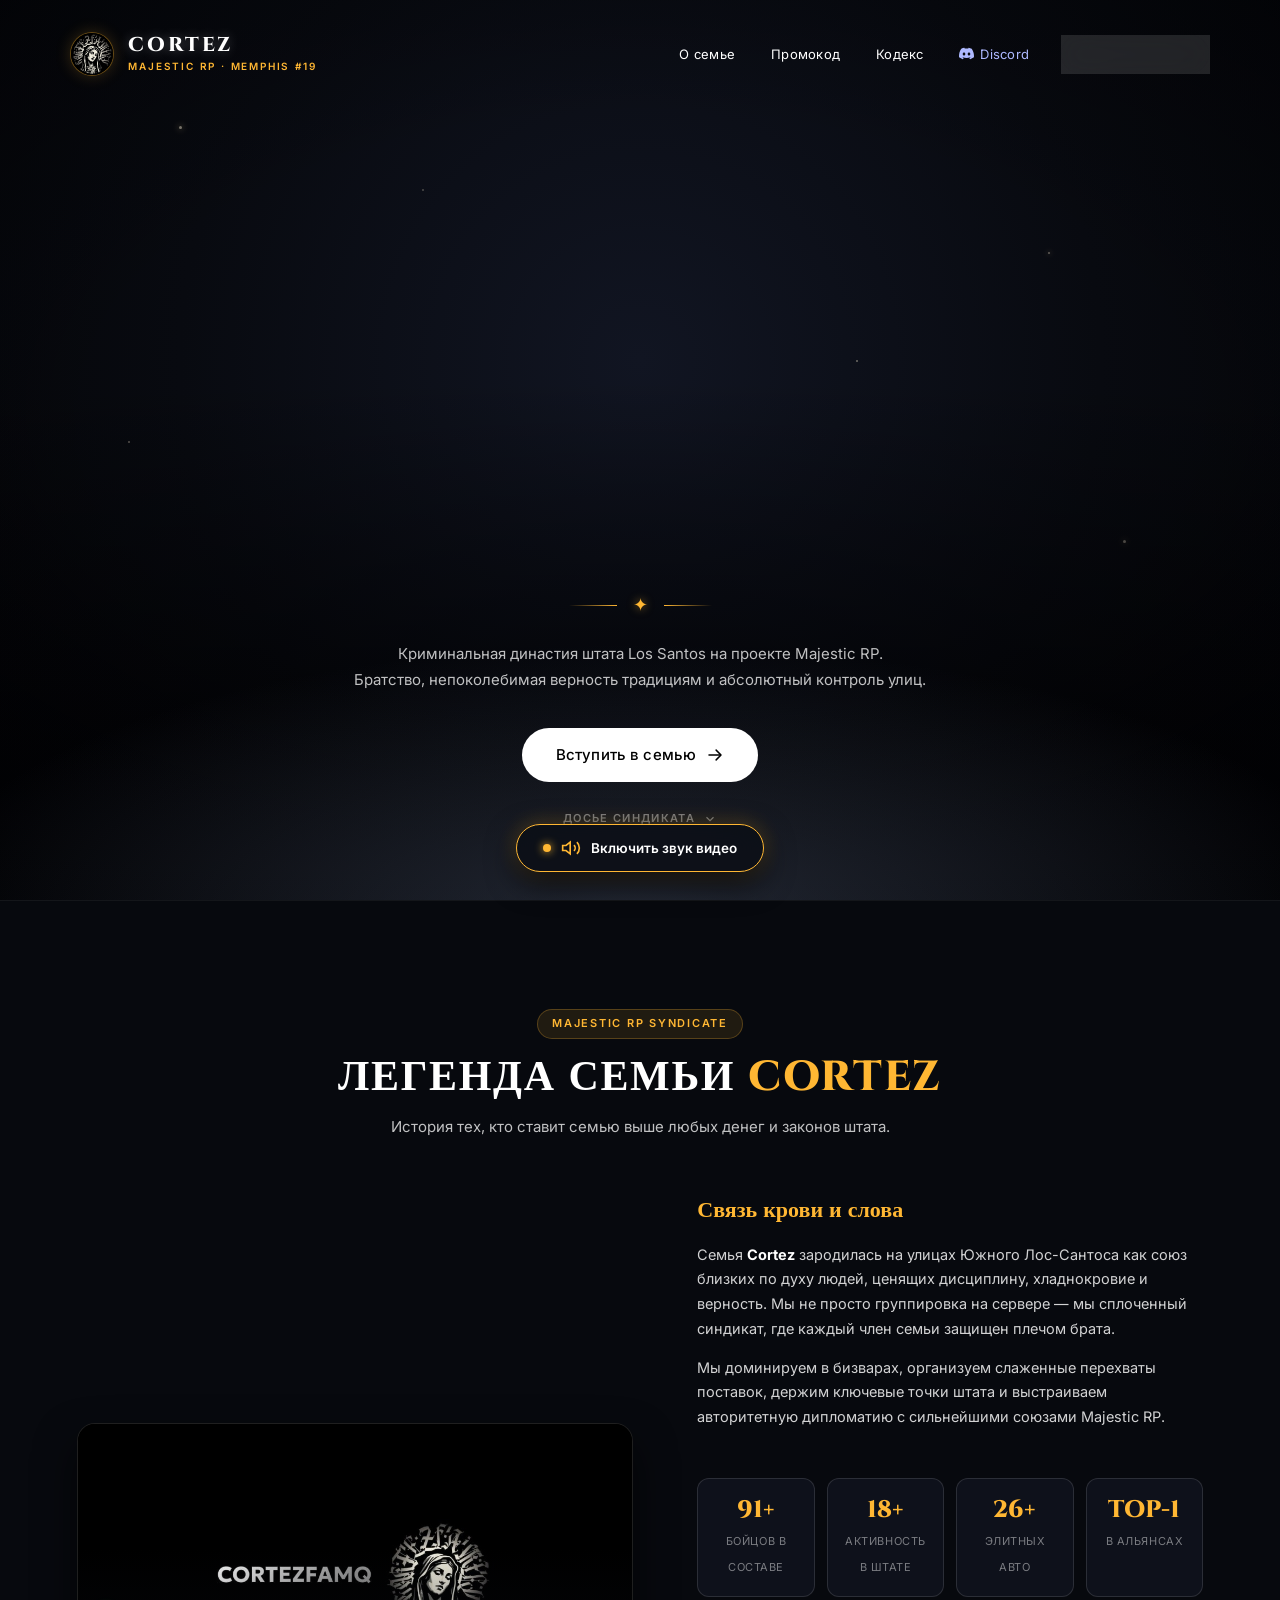
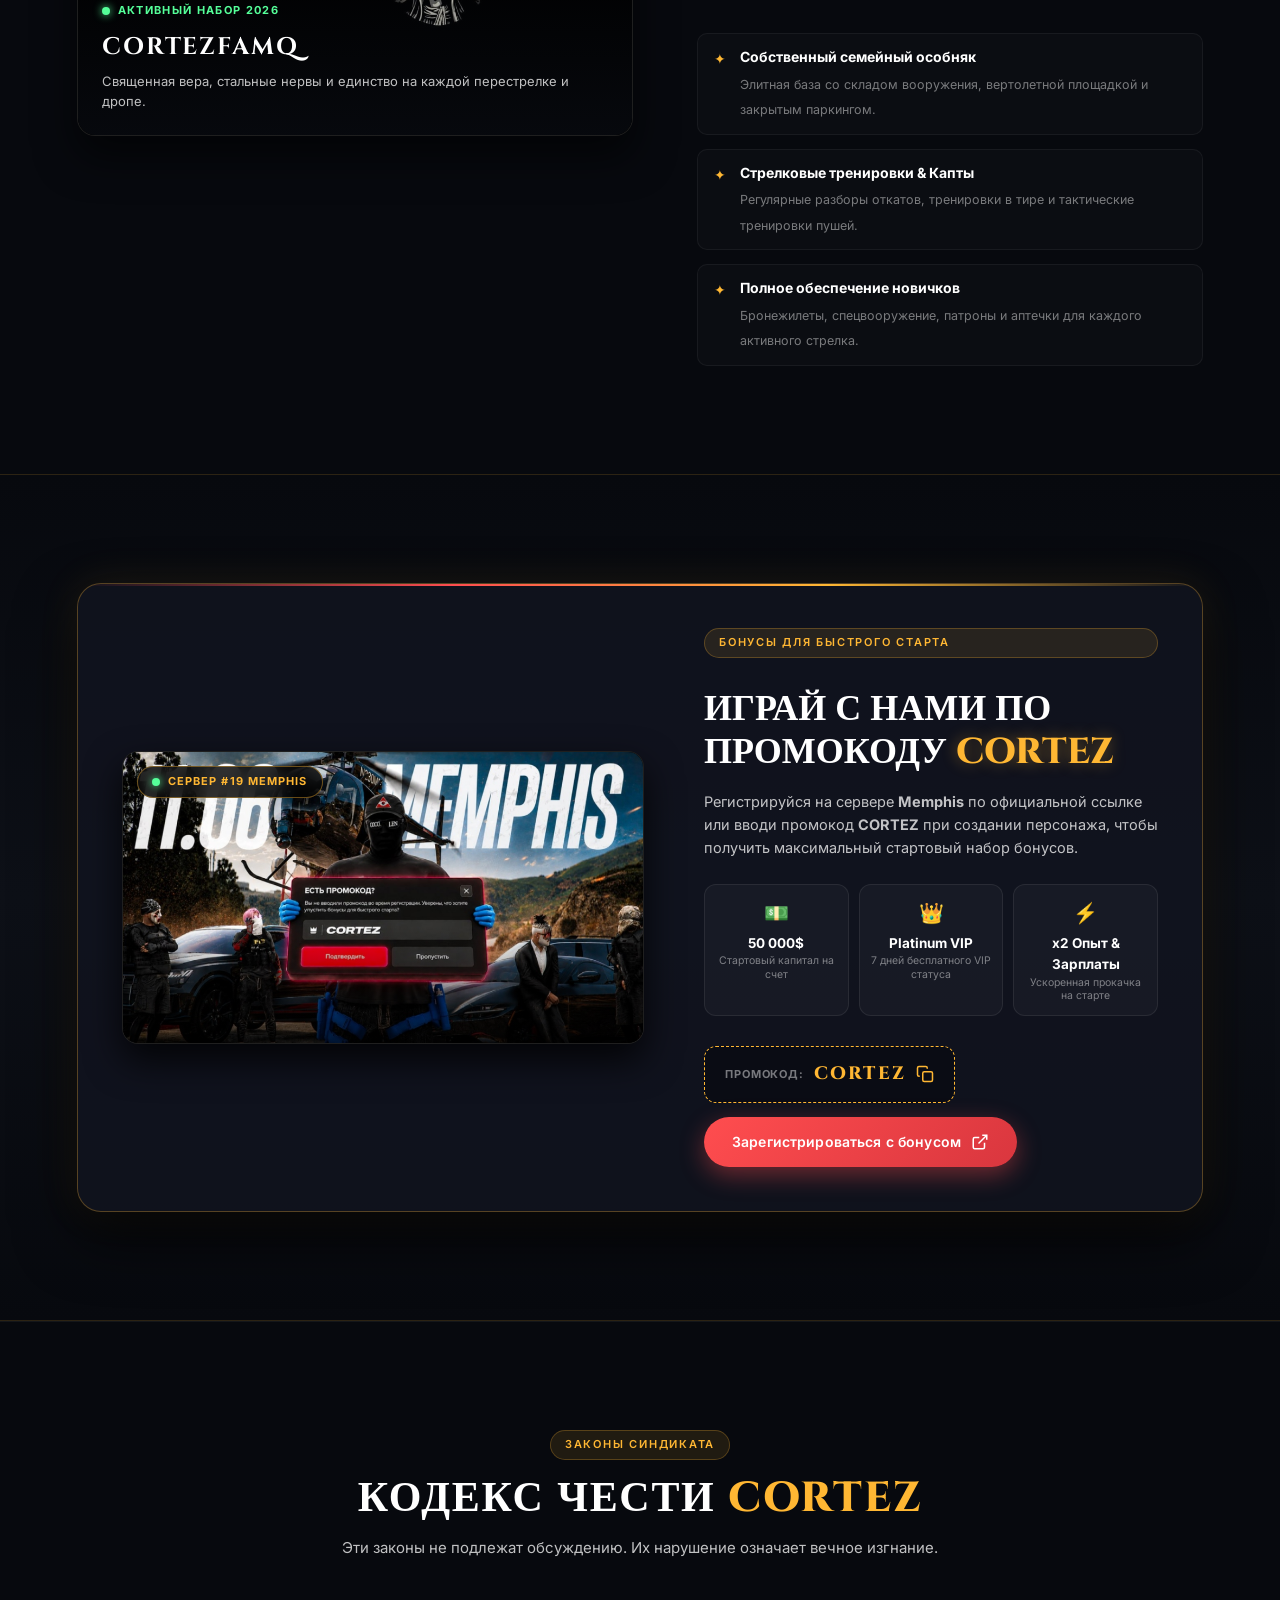
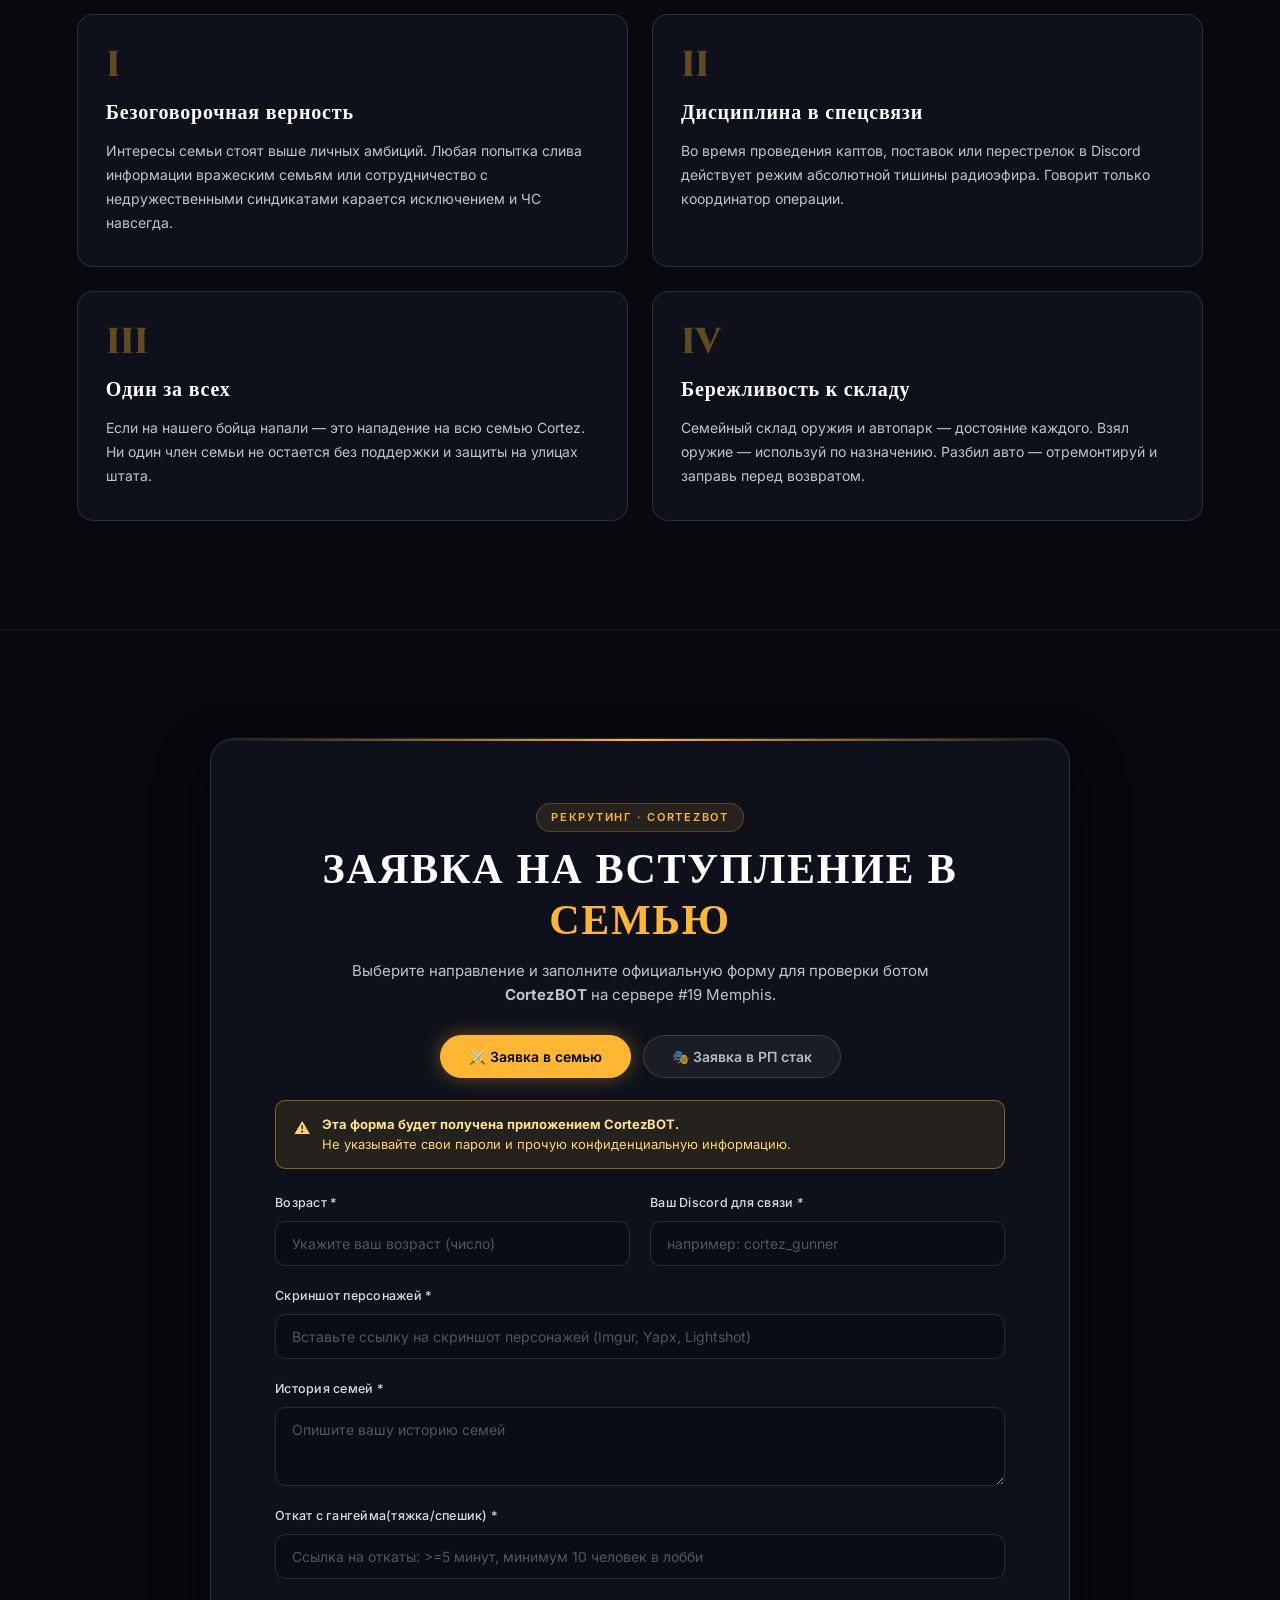
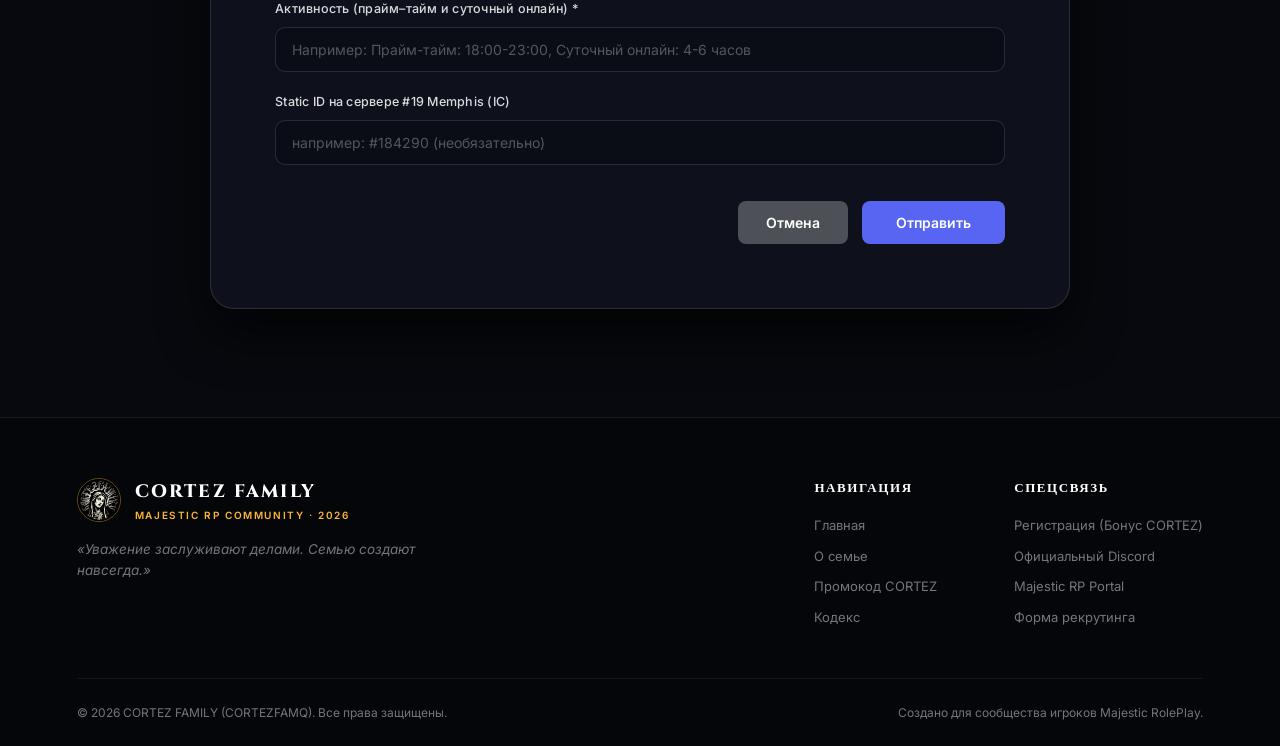
==== index.html @ b66ff0cb "Remove fleet section as requested" ====
<!DOCTYPE html>
<html lang="ru">
<head>
  <meta charset="UTF-8">
  <meta name="viewport" content="width=device-width, initial-scale=1.0">
  <title>CORTEZ FAMILY — Majestic RP | Официальный сайт семьи</title>
  <meta name="description" content="Официальный сайт элитной семьи CORTEZ (CORTEZFAMQ) на проекте Majestic RP. Братство, кодекс чести, автопарк, иерархия и вступление в семью.">
  <link rel="icon" type="image/jpeg" href="assets/cortez-logo.jpg">

  <!-- Google Fonts: Inter (400, 500, 600, 700) + Cinzel for gothic accents -->
  <link rel="preconnect" href="https://fonts.googleapis.com">
  <link rel="preconnect" href="https://fonts.gstatic.com" crossorigin>
  <link href="https://fonts.googleapis.com/css2?family=Cinzel:wght@500;700;800;900&family=Inter:wght@400;500;600;700&display=swap" rel="stylesheet">

  <link rel="stylesheet" href="style.css">
</head>
<body>

  <!-- ========================================================
       1. HERO SECTION (FULL VIEWPORT)
       ======================================================== -->
  <section class="hero-container" id="hero">
    
    <!-- Deep Obsidian Dark Background Fallback -->
    <div class="hero-backdrop"></div>

    <!-- Fullscreen Background Video (1920x1080) -->
    <video autoplay muted loop playsinline preload="auto" class="bg-video" id="hero-bg-video">
      <source src="assets/cortez-hero.mp4" type="video/mp4">
    </video>

    <!-- Overlay 1: Bottom Fade (Prompt spec) -->
    <div class="overlay-bottom-fade"></div>

    <!-- Overlay 2: Soft Edge Vignette (Prompt spec) -->
    <div class="overlay-vignette"></div>

    <!-- Bottom Radial Glow (Prompt spec) -->
    <div class="bottom-glow"></div>

    <!-- Floating Star Dots (Prompt spec: 6 tiny dots) -->
    <div class="star-dot dot-1" aria-hidden="true"></div>
    <div class="star-dot dot-2" aria-hidden="true"></div>
    <div class="star-dot dot-3" aria-hidden="true"></div>
    <div class="star-dot dot-4" aria-hidden="true"></div>
    <div class="star-dot dot-5" aria-hidden="true"></div>
    <div class="star-dot dot-6" aria-hidden="true"></div>

    <!-- Subtle atmospheric ember particles canvas -->
    <canvas id="ambient-canvas" class="ambient-canvas"></canvas>

    <!-- ========================================================
         NAVBAR
         ======================================================== -->
    <nav class="navbar">
      <a href="#hero" class="nav-brand" aria-label="Cortez Family Home">
        <div class="brand-avatar-wrap">
          <img src="assets/cortez-logo.jpg" alt="Cortez Family Crest" class="brand-crest-img">
        </div>
        <div class="brand-info">
          <span class="brand-title">CORTEZ</span>
          <span class="brand-subtitle">MAJESTIC RP · MEMPHIS #19</span>
        </div>
      </a>

      <!-- Mobile Hamburger Button -->
      <button class="mobile-toggle" id="mobile-toggle" aria-label="Открыть меню" aria-expanded="false">
        <span></span>
        <span></span>
        <span></span>
      </button>

      <!-- Nav Links & CTA -->
      <div class="nav-right" id="nav-menu">
        <div class="nav-links">
          <a href="#about" class="nav-link">О семье</a>
          <a href="#promo" class="nav-link">Промокод</a>
          <a href="#code" class="nav-link">Кодекс</a>
          <a href="https://discord.gg/majestic" target="_blank" rel="noopener noreferrer" class="nav-link discord-link">
            <svg width="15" height="15" viewBox="0 0 24 24" fill="currentColor">
              <path d="M20.317 4.37a19.791 19.791 0 0 0-4.885-1.515.074.074 0 0 0-.079.037c-.21.375-.444.864-.608 1.25a18.27 18.27 0 0 0-5.487 0 12.64 12.64 0 0 0-.617-1.25.077.077 0 0 0-.079-.037A19.736 19.736 0 0 0 3.677 4.37a.07.07 0 0 0-.032.027C.533 9.046-.32 13.58.099 18.057a.082.082 0 0 0 .031.057 19.9 19.9 0 0 0 5.993 3.03.078.078 0 0 0 .084-.028c.462-.63.874-1.295 1.226-1.994.021-.041.001-.09-.041-.106a13.107 13.107 0 0 1-1.872-.892.077.077 0 0 1-.008-.128 10.2 10.2 0 0 0 .372-.292.074.074 0 0 1 .077-.01c3.929 1.793 8.18 1.793 12.061 0a.074.074 0 0 1 .078.01c.12.098.246.198.373.292a.077.077 0 0 1-.006.127 12.299 12.299 0 0 1-1.873.894.077.077 0 0 0-.041.107c.36.698.772 1.362 1.225 1.993a.076.076 0 0 0 .084.028 19.839 19.839 0 0 0 6.002-3.03.077.077 0 0 0 .032-.054c.5-5.177-.838-9.674-3.549-13.66a.061.061 0 0 0-.031-.028zM8.02 15.33c-1.183 0-2.157-1.085-2.157-2.419 0-1.333.956-2.419 2.157-2.419 1.21 0 2.176 1.096 2.157 2.42 0 1.333-.956 2.418-2.157 2.418zm7.975 0c-1.183 0-2.157-1.085-2.157-2.419 0-1.333.955-2.419 2.157-2.419 1.21 0 2.176 1.096 2.157 2.42 0 1.333-.946 2.418-2.157 2.418z"/>
            </svg>
            Discord
          </a>
        </div>
        
        <button class="nav-cta-btn" id="open-apply-btn" type="button">
          Подать заявку
        </button>
      </div>
    </nav>

    <!-- ========================================================
         HERO CONTENT (PUSHED TO THE BOTTOM)
         ======================================================== -->
    <div class="hero-content">
      
      <!-- 6a. Star Ornament (Prompt spec) -->
      <div class="hero-ornament">
        <span class="ornament-line ornament-line-left"></span>
        <span class="ornament-glyph">✦</span>
        <span class="ornament-line ornament-line-right"></span>
      </div>

      <h1 class="visually-hidden">CORTEZFAMQ — Cortez Family Majestic RP</h1>

      <!-- 6c. Secondary Text (Prompt spec: 2 lines with <br>) -->
      <p class="hero-subtext">
        Криминальная династия штата Los Santos на проекте Majestic RP.<br>
        Братство, непоколебимая верность традициям и абсолютный контроль улиц.
      </p>

      <!-- 6d. Primary Button (Prompt spec: Pill, white background, black text, arrow SVG) -->
      <a href="#apply" class="primary-btn hero-btn" id="hero-cta-btn">
        <span>Вступить в семью</span>
        <svg class="btn-arrow-icon" width="18" height="18" viewBox="0 0 24 24" fill="none" stroke="currentColor" stroke-width="2" stroke-linecap="round" stroke-linejoin="round">
          <path d="M4 12h15"></path>
          <path d="M13.5 5.5 20 12l-6.5 6.5"></path>
        </svg>
      </a>

      <!-- Quick Scroll Indicator to Family Dossier -->
      <a href="#about" class="scroll-hint" aria-label="Прокрутить к досье семьи">
        <span class="scroll-hint-text">Досье синдиката</span>
        <svg width="14" height="14" viewBox="0 0 24 24" fill="none" stroke="currentColor" stroke-width="2">
          <path d="M6 9l6 6 6-6"/>
        </svg>
      </a>

    </div>
  </section>

  <!-- ========================================================
       2. SECTION: О СЕМЬЕ / ABOUT & LORE
       ======================================================== -->
  <section class="section section-about" id="about">
    <div class="section-container">
      
      <div class="section-header">
        <div class="badge-tag">MAJESTIC RP SYNDICATE</div>
        <h2 class="section-title">ЛЕГЕНДА СЕМЬИ <span>CORTEZ</span></h2>
        <p class="section-lead">История тех, кто ставит семью выше любых денег и законов штата.</p>
      </div>

      <div class="about-grid">
        
        <!-- Left Banner Card -->
        <div class="about-banner-card">
          <div class="banner-image-wrap">
            <img src="assets/cortez-banner.jpg" alt="CORTEZFAMQ Majestic RP Banner" class="banner-img">
            <div class="banner-overlay"></div>
          </div>
          <div class="banner-caption">
            <div class="tag-live"><span class="pulse-dot"></span>АКТИВНЫЙ НАБОР 2026</div>
            <h3>CORTEZFAMQ</h3>
            <p>Священная вера, стальные нервы и единство на каждой перестрелке и дропе.</p>
          </div>
        </div>

        <!-- Right Lore & Stats -->
        <div class="about-content">
          <div class="story-block">
            <h3 class="story-heading">Связь крови и слова</h3>
            <p>
              Семья <strong>Cortez</strong> зародилась на улицах Южного Лос-Сантоса как союз близких по духу людей, ценящих дисциплину, хладнокровие и верность. Мы не просто группировка на сервере — мы сплоченный синдикат, где каждый член семьи защищен плечом брата.
            </p>
            <p>
              Мы доминируем в бизварах, организуем слаженные перехваты поставок, держим ключевые точки штата и выстраиваем авторитетную дипломатию с сильнейшими союзами Majestic RP.
            </p>
          </div>

          <!-- Family Stats Metrics -->
          <div class="stats-row">
            <div class="stat-card">
              <span class="stat-num" data-count="120">120+</span>
              <span class="stat-label">Бойцов в составе</span>
            </div>
            <div class="stat-card">
              <span class="stat-num" data-count="24">24/7</span>
              <span class="stat-label">Активность в штате</span>
            </div>
            <div class="stat-card">
              <span class="stat-num" data-count="35">35+</span>
              <span class="stat-label">Элитных авто</span>
            </div>
            <div class="stat-card">
              <span class="stat-num">TOP-1</span>
              <span class="stat-label">В альянсах</span>
            </div>
          </div>

          <!-- Feature Bullets -->
          <div class="features-list">
            <div class="feature-item">
              <div class="feature-icon">✦</div>
              <div>
                <strong>Собственный семейный особняк</strong>
                <span>Элитная база со складом вооружения, вертолетной площадкой и закрытым паркингом.</span>
              </div>
            </div>
            <div class="feature-item">
              <div class="feature-icon">✦</div>
              <div>
                <strong>Стрелковые тренировки & Капты</strong>
                <span>Регулярные разборы откатов, тренировки в тире и тактические тренировки пушей.</span>
              </div>
            </div>
            <div class="feature-item">
              <div class="feature-icon">✦</div>
              <div>
                <strong>Полное обеспечение новичков</strong>
                <span>Бронежилеты, спецвооружение, патроны и аптечки для каждого активного стрелка.</span>
              </div>
            </div>
          </div>

        </div>

      </div>

    </div>
  </section>

  <!-- ========================================================
       3. SECTION: ПРОМОКОД / BONUS & REGISTRATION
       ======================================================== -->
  <section class="section section-promo" id="promo">
    <div class="section-container">
      
      <div class="promo-card">
        
        <div class="promo-banner-wrap">
          <img src="assets/cortez-promo.jpg" alt="Majestic RP Memphis Promo CORTEZ" class="promo-banner-img">
          <div class="promo-banner-overlay"></div>
          <div class="promo-server-tag">
            <span class="live-dot"></span> СЕРВЕР #19 MEMPHIS
          </div>
        </div>

        <div class="promo-info">
          <div class="badge-tag">БОНУСЫ ДЛЯ БЫСТРОГО СТАРТА</div>
          <h2 class="promo-title">ИГРАЙ С НАМИ ПО ПРОМОКОДУ <span class="gold-text">CORTEZ</span></h2>
          <p class="promo-lead">
            Регистрируйся на сервере <strong>Memphis</strong> по официальной ссылке или вводи промокод <strong>CORTEZ</strong> при создании персонажа, чтобы получить максимальный стартовый набор бонусов.
          </p>

          <div class="promo-perks">
            <div class="perk-box">
              <span class="perk-icon">💵</span>
              <div class="perk-text">
                <strong>50 000$</strong>
                <span>Стартовый капитал на счет</span>
              </div>
            </div>
            <div class="perk-box">
              <span class="perk-icon">👑</span>
              <div class="perk-text">
                <strong>Platinum VIP</strong>
                <span>7 дней бесплатного VIP статуса</span>
              </div>
            </div>
            <div class="perk-box">
              <span class="perk-icon">⚡</span>
              <div class="perk-text">
                <strong>x2 Опыт & Зарплаты</strong>
                <span>Ускоренная прокачка на старте</span>
              </div>
            </div>
          </div>

          <!-- Interactive Promo Copy & Register Button -->
          <div class="promo-actions">
            <div class="promo-code-box" id="copy-promo-btn" title="Нажмите, чтобы скопировать промокод">
              <span class="code-label">ПРОМОКОД:</span>
              <span class="code-val">CORTEZ</span>
              <svg class="copy-icon" width="18" height="18" viewBox="0 0 24 24" fill="none" stroke="currentColor" stroke-width="2">
                <rect x="9" y="9" width="13" height="13" rx="2" ry="2"></rect>
                <path d="M5 15H4a2 2 0 0 1-2-2V4a2 2 0 0 1 2-2h9a2 2 0 0 1 2 2v1"></path>
              </svg>
            </div>

            <a href="https://majestic-rp.ru/register/?utm_campaign=cortez" target="_blank" rel="noopener noreferrer" class="primary-btn promo-register-btn">
              <span>Зарегистрироваться с бонусом</span>
              <svg width="18" height="18" viewBox="0 0 24 24" fill="none" stroke="currentColor" stroke-width="2">
                <path d="M18 13v6a2 2 0 0 1-2 2H5a2 2 0 0 1-2-2V8a2 2 0 0 1 2-2h6"></path>
                <polyline points="15 3 21 3 21 9"></polyline>
                <line x1="10" y1="14" x2="21" y2="3"></line>
              </svg>
            </a>
          </div>

        </div>

      </div>

    </div>
  </section>

  <!-- ========================================================
       4. SECTION: КОДЕКС ЧЕСТИ / CODE OF HONOR
       ======================================================== -->
  <section class="section section-code" id="code">
    <div class="section-container">
      
      <div class="section-header">
        <div class="badge-tag">ЗАКОНЫ СИНДИКАТА</div>
        <h2 class="section-title">КОДЕКС ЧЕСТИ <span>CORTEZ</span></h2>
        <p class="section-lead">Эти законы не подлежат обсуждению. Их нарушение означает вечное изгнание.</p>
      </div>

      <div class="code-grid">
        
        <div class="code-card">
          <div class="code-num">I</div>
          <h3 class="code-title">Безоговорочная верность</h3>
          <p class="code-desc">
            Интересы семьи стоят выше личных амбиций. Любая попытка слива информации вражеским семьям или сотрудничество с недружественными синдикатами карается исключением и ЧС навсегда.
          </p>
        </div>

        <div class="code-card">
          <div class="code-num">II</div>
          <h3 class="code-title">Дисциплина в спецсвязи</h3>
          <p class="code-desc">
            Во время проведения каптов, поставок или перестрелок в Discord действует режим абсолютной тишины радиоэфира. Говорит только координатор операции.
          </p>
        </div>

        <div class="code-card">
          <div class="code-num">III</div>
          <h3 class="code-title">Один за всех</h3>
          <p class="code-desc">
            Если на нашего бойца напали — это нападение на всю семью Cortez. Ни один член семьи не остается без поддержки и защиты на улицах штата.
          </p>
        </div>

        <div class="code-card">
          <div class="code-num">IV</div>
          <h3 class="code-title">Бережливость к складу</h3>
          <p class="code-desc">
            Семейный склад оружия и автопарк — достояние каждого. Взял оружие — используй по назначению. Разбил авто — отремонтируй и заправь перед возвратом.
          </p>
        </div>

      </div>

    </div>
  </section>

  <!-- ========================================================
       6. SECTION: ЗАЯВКА НА ВСТУПЛЕНИЕ / APPLICATION
       ======================================================== -->
  <section class="section section-apply" id="apply">
    <div class="section-container">
      
      <div class="apply-box">
        
        <div class="apply-header">
          <div class="badge-tag">РЕКРУТИНГ · CORTEZBOT</div>
          <h2 class="section-title">ЗАЯВКА НА ВСТУПЛЕНИЕ В <span>СЕМЬЮ</span></h2>
          <p class="section-lead">Выберите направление и заполните официальную форму для проверки ботом <strong>CortezBOT</strong> на сервере #19 Memphis.</p>
        </div>

        <!-- Application Type Switcher Tabs -->
        <div class="apply-tabs" role="tablist">
          <button type="button" class="apply-tab-btn active" id="tab-family" data-type="family" role="tab" aria-selected="true">
            ⚔️ Заявка в семью
          </button>
          <button type="button" class="apply-tab-btn" id="tab-rp" data-type="rp" role="tab" aria-selected="false">
            🎭 Заявка в РП стак
          </button>
        </div>

        <!-- CortezBOT Warning Notice (Exact from Discord modal) -->
        <div class="bot-notice">
          <span class="bot-notice-icon">⚠️</span>
          <div>
            <strong>Эта форма будет получена приложением CortezBOT.</strong><br>
            Не указывайте свои пароли и прочую конфиденциальную информацию.
          </div>
        </div>

        <form class="apply-form" id="application-form">
          <input type="hidden" id="form-type" name="formType" value="family">
          
          <div class="form-row">
            <div class="form-group">
              <label for="char-age">Возраст *</label>
              <input type="number" id="char-age" name="charAge" placeholder="Укажите ваш возраст (число)" min="13" max="50" required>
            </div>
            <div class="form-group">
              <label for="discord-contact">Ваш Discord для связи *</label>
              <input type="text" id="discord-contact" name="discordContact" placeholder="например: cortez_gunner" required>
            </div>
          </div>

          <div class="form-group full-width">
            <label for="screenshot-characters">Скриншот персонажей *</label>
            <input type="url" id="screenshot-characters" name="screenshotCharacters" placeholder="Вставьте ссылку на скриншот персонажей (Imgur, Yapx, Lightshot)" required>
          </div>

          <div class="form-group full-width">
            <label for="family-history">История семей *</label>
            <textarea id="family-history" name="familyHistory" rows="3" placeholder="Опишите вашу историю семей" required></textarea>
          </div>

          <!-- Ganggame Rollback (Only for Family / Основной состав) -->
          <div class="form-group full-width" id="ganggame-group">
            <label for="ganggame-rollback">Откат с гангейма(тяжка/спешик) *</label>
            <input type="url" id="ganggame-rollback" name="ganggameRollback" placeholder="Ссылка на откаты: >=5 минут, минимум 10 человек в лобби" required>
          </div>

          <div class="form-group full-width">
            <label for="activity-time">Активность (прайм–тайм и суточный онлайн) *</label>
            <input type="text" id="activity-time" name="activityTime" placeholder="Например: Прайм-тайм: 18:00-23:00, Суточный онлайн: 4-6 часов" required>
          </div>

          <div class="form-group full-width">
            <label for="static-id-contact">Static ID на сервере #19 Memphis (IC)</label>
            <input type="text" id="static-id-contact" name="staticId" placeholder="например: #184290 (необязательно)">
          </div>

          <!-- Discord-style Action Buttons (Cancel + Send) -->
          <div class="discord-actions">
            <button type="reset" class="discord-cancel-btn" id="form-cancel-btn">Отмена</button>
            <button type="submit" class="discord-submit-btn">Отправить</button>
          </div>

        </form>

        <!-- Success Message (Initially Hidden) -->
        <div class="apply-success" id="apply-success" style="display: none;">
          <div class="success-icon">✦</div>
          <h3 id="success-title">Заявка успешно сформирована!</h3>
          <p>
            Данные отправлены и скопированы в буфер обмена для <strong>CortezBOT</strong>.<br>
            Вставьте их в канал заявок или ожидайте сообщения от куратора в Discord.
          </p>
          <button type="button" class="primary-btn" id="reset-form-btn">Подать еще одну заявку</button>
        </div>

      </div>

    </div>
  </section>

  <!-- ========================================================
       FOOTER
       ======================================================== -->
  <footer class="footer">
    <div class="footer-container">
      
      <div class="footer-brand">
        <div class="footer-logo">
          <img src="assets/cortez-logo.jpg" alt="Cortez Emblem" class="footer-crest">
          <div>
            <div class="footer-title">CORTEZ FAMILY</div>
            <div class="footer-sub">MAJESTIC RP COMMUNITY · 2026</div>
          </div>
        </div>
        <p class="footer-quote">
          «Уважение заслуживают делами. Семью создают навсегда.»
        </p>
      </div>

      <div class="footer-links-group">
        <div class="footer-col">
          <h4>Навигация</h4>
          <a href="#hero">Главная</a>
          <a href="#about">О семье</a>
          <a href="#promo">Промокод CORTEZ</a>
          <a href="#code">Кодекс</a>
        </div>
        <div class="footer-col">
          <h4>Спецсвязь</h4>
          <a href="https://majestic-rp.ru/register/?utm_campaign=cortez" target="_blank" rel="noopener">Регистрация (Бонус CORTEZ)</a>
          <a href="https://discord.gg/majestic" target="_blank" rel="noopener">Официальный Discord</a>
          <a href="https://majestic-rp.ru" target="_blank" rel="noopener">Majestic RP Portal</a>
          <a href="#apply">Форма рекрутинга</a>
        </div>
      </div>

    </div>

    <div class="footer-bottom">
      <div class="footer-bottom-container">
        <span>© 2026 CORTEZ FAMILY (CORTEZFAMQ). Все права защищены.</span>
        <span>Создано для сообщества игроков Majestic RolePlay.</span>
      </div>
    </div>
  </footer>

  <!-- ========================================================
       QUICK APPLICATION MODAL (<dialog> with modern light dismiss)
       ======================================================== -->
  <dialog class="modal-dialog" id="quick-dialog">
    <div class="modal-content">
      <button class="modal-close" id="modal-close" aria-label="Закрыть">&times;</button>
      
      <div class="modal-header">
        <div class="badge-tag">БЫСТРАЯ ЗАЯВКА</div>
        <h3 class="modal-title">ВСТУПИТЬ В <span>CORTEZ</span></h3>
        <p class="modal-sub">Оставьте свои контакты, и заместитель семьи свяжется с вами.</p>
      </div>

      <form id="modal-form" class="modal-form">
        <div class="form-group">
          <label for="m-name">Имя персонажа / Static ID</label>
          <input type="text" id="m-name" placeholder="Alejandro Cortez #184290" required>
        </div>
        <div class="form-group">
          <label for="m-discord">Ваш Discord для связи</label>
          <input type="text" id="m-discord" placeholder="cortez_member" required>
        </div>
        <div class="form-group">
          <label for="m-server">Сервер Majestic RP</label>
          <select id="m-server">
            <option value="Memphis (#19)" selected>Server #19 — Memphis</option>
            <option value="Boston">Server #12 — Boston</option>
            <option value="Dallas">Server #11 — Dallas</option>
            <option value="Washington">Server #10 — Washington</option>
            <option value="Las Vegas">Server #9 — Las Vegas</option>
            <option value="San Francisco">Server #4 — San Francisco</option>
            <option value="New York">Server #1 — New York</option>
            <option value="Другой">Другой сервер Majestic</option>
          </select>
        </div>
        <button type="submit" class="primary-btn modal-submit-btn">
          <span>Отправить контакты</span>
          <svg width="18" height="18" viewBox="0 0 24 24" fill="none" stroke="currentColor" stroke-width="2">
            <path d="M4 12h15"></path>
            <path d="M13.5 5.5 20 12l-6.5 6.5"></path>
          </svg>
        </button>
      </form>

      <div class="modal-success" id="modal-success" style="display:none;">
        <div class="success-icon">✦</div>
        <h4>Контакты отправлены!</h4>
        <p>Мы напишем вам в Discord в ближайшее время.</p>
      </div>
    </div>
  </dialog>

  <!-- Audio element for atmospheric cinematic sound FX -->
  <audio id="ambient-audio" loop preload="none">
    <source src="https://cdn.freesound.org/previews/563/563914_634166-lq.mp3" type="audio/mp3">
  </audio>

  <!-- Floating Unmute Indicator -->
  <div class="unmute-banner" id="unmute-banner">
    <button class="unmute-action-btn" id="unmute-action-btn" type="button">
      <span class="unmute-pulse"></span>
      <svg width="20" height="20" viewBox="0 0 24 24" fill="none" stroke="currentColor" stroke-width="2">
        <polygon points="11 5 6 9 2 9 2 15 6 15 11 19 11 5"></polygon>
        <path d="M19.07 4.93a10 10 0 0 1 0 14.14M15.54 8.46a5 5 0 0 1 0 7.07"></path>
      </svg>
      <span>Включить звук видео</span>
    </button>
  </div>

  <!-- Notification Toast -->
  <div class="toast" id="toast" role="alert" aria-live="polite"></div>

  <script src="script.js"></script>
</body>
</html>
---- style.css ----
/* ==========================================================================
   CORTEZ FAMILY — MAJESTIC RP OFFICIAL PORTAL
   Design System & Master Stylesheet
   ========================================================================== */

:root {
  /* Core Colors */
  --bg-deep: #07090e;
  --bg-dark: #0d1017;
  --bg-surface: #121622;
  --bg-card: rgba(18, 22, 34, 0.72);
  --bg-card-hover: rgba(26, 32, 48, 0.85);

  --text-main: #f2efe7;
  --text-headline: #f7f4ec;
  --text-muted: rgba(255, 255, 255, 0.75);
  --text-subtle: rgba(255, 255, 255, 0.45);

  --gold-accent: #FFB733;
  --gold-glow: rgba(255, 183, 51, 0.35);
  --gold-light: #f5edd8;
  --link-cream: #e8ddc4;

  --border-glass: rgba(255, 255, 255, 0.12);
  --border-glass-hover: rgba(255, 255, 255, 0.3);
  --border-gold: rgba(255, 183, 51, 0.28);

  --font-main: 'Inter', -apple-system, BlinkMacSystemFont, "Segoe UI", Roboto, sans-serif;
  --font-accent: 'Cinzel', serif;

  --transition-fast: 0.2s cubic-bezier(0.16, 1, 0.3, 1);
  --transition-smooth: 0.35s cubic-bezier(0.16, 1, 0.3, 1);
}

/* Base Reset */
*, *::before, *::after {
  box-sizing: border-box;
}

html {
  scroll-behavior: smooth;
  font-size: 16px;
  background-color: var(--bg-dark);
}

body {
  margin: 0;
  padding: 0;
  background: var(--bg-dark);
  font-family: var(--font-main);
  color: var(--text-main);
  -webkit-font-smoothing: antialiased;
  -moz-osx-font-smoothing: grayscale;
  line-height: 1.6;
  overflow-x: hidden;
}

a {
  color: var(--link-cream);
  text-decoration: none;
  transition: color var(--transition-fast);
}

a:hover {
  color: var(--gold-light);
}

/* Custom Scrollbar */
::-webkit-scrollbar {
  width: 8px;
}
::-webkit-scrollbar-track {
  background: #080a0f;
}
::-webkit-scrollbar-thumb {
  background: rgba(255, 183, 51, 0.25);
  border-radius: 4px;
}
::-webkit-scrollbar-thumb:hover {
  background: rgba(255, 183, 51, 0.55);
}

/* ==========================================================================
   1. HERO SECTION (FULL VIEWPORT)
   ========================================================================== */

.hero-container {
  width: 100%;
  min-height: 100vh;
  position: relative;
  overflow: hidden;
  display: flex;
  flex-direction: column;
}

/* Deep Obsidian Dark Background with subtle ambient spotlight */
.hero-backdrop {
  position: absolute;
  inset: 0;
  background: radial-gradient(circle at 50% 40%, #111522 0%, #080a10 55%, #030407 100%);
  z-index: 0;
}

/* Fullscreen Background Video (100% viewport coverage) */
.bg-video {
  position: absolute;
  inset: 0;
  width: 100%;
  height: 100%;
  object-fit: cover;
  z-index: 1;
}

/* Overlay 1: Bottom Fade (oklch prompt specs) */
.overlay-bottom-fade {
  position: absolute;
  inset: 0;
  pointer-events: none;
  background: linear-gradient(180deg, transparent 0%, transparent 42%, oklch(0.05 0.02 265 / 0.97) 100%);
  z-index: 2;
}

/* Overlay 2: Soft Edge Vignette */
.overlay-vignette {
  position: absolute;
  inset: 0;
  pointer-events: none;
  background: radial-gradient(ellipse 90% 70% at 50% 45%, transparent 45%, oklch(0.06 0.02 265 / 0.55) 100%);
  z-index: 2;
}

/* Bottom Glow */
.bottom-glow {
  position: absolute;
  bottom: -320px;
  left: 50%;
  transform: translateX(-50%);
  width: 1600px;
  height: 600px;
  background: radial-gradient(ellipse at center, oklch(0.55 0.05 265 / 0.35) 0%, transparent 65%);
  pointer-events: none;
  z-index: 2;
}

/* Subtle canvas overlay for delicate floating ember particles */
.ambient-canvas {
  position: absolute;
  inset: 0;
  pointer-events: none;
  z-index: 3;
}

/* ==========================================================================
   4. FLOATING STAR DOTS (Prompt Specs)
   ========================================================================== */

.star-dot {
  position: absolute;
  background-color: var(--link-cream);
  pointer-events: none;
  z-index: 4;
  animation: pulseStar 6s ease-in-out infinite alternate;
}

.dot-1 {
  top: 14%;
  left: 14%;
  width: 3px;
  height: 3px;
  border-radius: 50%;
  opacity: 0.5;
  box-shadow: 0 0 6px 1px oklch(0.85 0.08 85 / 0.5);
  animation-delay: 0s;
}

.dot-2 {
  top: 28%;
  right: 18%;
  width: 2px;
  height: 2px;
  border-radius: 50%;
  opacity: 0.4;
  box-shadow: 0 0 5px 1px oklch(0.85 0.08 85 / 0.4);
  animation-delay: 1.2s;
}

.dot-3 {
  top: 49%;
  left: 10%;
  width: 2px;
  height: 2px;
  border-radius: 50%;
  opacity: 0.35;
  box-shadow: none;
  animation-delay: 2.4s;
}

.dot-4 {
  top: 60%;
  right: 12%;
  width: 3px;
  height: 3px;
  border-radius: 50%;
  opacity: 0.3;
  box-shadow: 0 0 6px 1px oklch(0.85 0.08 85 / 0.35);
  animation-delay: 3.6s;
}

.dot-5 {
  top: 21%;
  left: 33%;
  width: 2px;
  height: 2px;
  border-radius: 50%;
  opacity: 0.3;
  box-shadow: none;
  animation-delay: 4.8s;
}

.dot-6 {
  top: 40%;
  right: 33%;
  width: 2px;
  height: 2px;
  border-radius: 50%;
  opacity: 0.45;
  box-shadow: none;
  animation-delay: 2s;
}

@keyframes pulseStar {
  0% { transform: scale(0.9); opacity: 0.25; }
  100% { transform: scale(1.2); opacity: 0.65; }
}

/* ==========================================================================
   5. NAVBAR
   ========================================================================== */

.navbar {
  position: relative;
  z-index: 20;
  display: flex;
  flex-wrap: wrap;
  align-items: center;
  justify-content: space-between;
  gap: 16px;
  padding: clamp(16px, 3vw, 32px) clamp(20px, 5.5vw, 80px);
}

.nav-brand {
  display: flex;
  align-items: center;
  gap: 14px;
  text-decoration: none;
}

.brand-avatar-wrap {
  width: 44px;
  height: 44px;
  border-radius: 50%;
  overflow: hidden;
  border: 1px solid rgba(255, 183, 51, 0.4);
  box-shadow: 0 0 16px rgba(255, 183, 51, 0.2);
  transition: transform var(--transition-fast), border-color var(--transition-fast);
  background: #000;
  display: flex;
  align-items: center;
  justify-content: center;
}

.brand-crest-img {
  width: 100%;
  height: 100%;
  object-fit: cover;
  transition: transform 0.4s ease;
}

.nav-brand:hover .brand-avatar-wrap {
  transform: scale(1.05);
  border-color: var(--gold-accent);
}

.nav-brand:hover .brand-crest-img {
  transform: scale(1.08);
}

.brand-info {
  display: flex;
  flex-direction: column;
}

.brand-title {
  font-family: var(--font-accent);
  font-size: 20px;
  font-weight: 800;
  letter-spacing: 0.14em;
  color: #ffffff;
  line-height: 1.1;
  text-shadow: 0 0 12px rgba(255, 255, 255, 0.3);
}

.brand-subtitle {
  font-family: var(--font-main);
  font-size: 10px;
  font-weight: 600;
  letter-spacing: 0.18em;
  color: var(--gold-accent);
  text-transform: uppercase;
  margin-top: 2px;
}

/* Nav Menu & Actions */
.nav-right {
  display: flex;
  align-items: center;
  gap: clamp(16px, 2.5vw, 36px);
}

.nav-links {
  display: flex;
  align-items: center;
  gap: clamp(16px, 2.8vw, 38px);
  font-size: 13px;
  font-weight: 400;
  letter-spacing: 0.02em;
}

.nav-link {
  color: #ffffff;
  transition: color var(--transition-fast), opacity var(--transition-fast);
  position: relative;
  padding: 4px 0;
}

.nav-link::after {
  content: '';
  position: absolute;
  bottom: 0;
  left: 50%;
  transform: translateX(-50%) scaleX(0);
  width: 100%;
  height: 1.5px;
  background: var(--gold-accent);
  transition: transform var(--transition-fast);
}

.nav-link:hover {
  color: #ffffff;
  opacity: 1;
}

.nav-link:hover::after {
  transform: translateX(-50%) scaleX(1);
}

.discord-link {
  display: inline-flex;
  align-items: center;
  gap: 6px;
  color: #aeb9ff !important;
}

.discord-link:hover {
  color: #ffffff !important;
}

/* Glassy Pill Button (Prompt specs) */
.nav-cta-btn {
  padding: 10px 26px;
  border-radius: 999px;
  background: rgba(255, 255, 255, 0.12);
  backdrop-filter: blur(12px);
  -webkit-backdrop-filter: blur(12px);
  border: 1px solid rgba(255, 255, 255, 0.16);
  color: #ffffff;
  font-family: var(--font-main);
  font-size: 13px;
  font-weight: 400;
  letter-spacing: 0.02em;
  cursor: pointer;
  transition: background var(--transition-fast), border-color var(--transition-fast), transform var(--transition-fast);
}

.nav-cta-btn:hover {
  background: rgba(255, 255, 255, 0.24);
  border-color: rgba(255, 255, 255, 0.4);
  transform: translateY(-1px);
}

/* Ambient Audio Button */
.audio-toggle-btn {
  display: inline-flex;
  align-items: center;
  gap: 6px;
  padding: 8px 14px;
  background: rgba(255, 183, 51, 0.08);
  border: 1px solid rgba(255, 183, 51, 0.2);
  border-radius: 999px;
  cursor: pointer;
  color: var(--gold-accent);
  font-family: var(--font-main);
  font-size: 11px;
  font-weight: 600;
  letter-spacing: 0.06em;
  transition: all var(--transition-fast);
}

.audio-toggle-btn:hover {
  background: rgba(255, 183, 51, 0.18);
  border-color: var(--gold-accent);
}

.audio-bars {
  display: flex;
  align-items: flex-end;
  gap: 2px;
  height: 12px;
}

.audio-bars i {
  width: 2px;
  height: 4px;
  background: currentColor;
  border-radius: 1px;
  transition: height 0.2s ease;
}

.audio-toggle-btn.playing .audio-bars i:nth-child(1) { animation: soundBar 0.8s ease-in-out infinite alternate; }
.audio-toggle-btn.playing .audio-bars i:nth-child(2) { animation: soundBar 1.1s ease-in-out 0.2s infinite alternate; }
.audio-toggle-btn.playing .audio-bars i:nth-child(3) { animation: soundBar 0.9s ease-in-out 0.4s infinite alternate; }
.audio-toggle-btn.playing .audio-bars i:nth-child(4) { animation: soundBar 1.2s ease-in-out 0.1s infinite alternate; }

@keyframes soundBar {
  0% { height: 3px; }
  100% { height: 12px; }
}

/* Mobile Toggle Hamburger */
.mobile-toggle {
  display: none;
  background: transparent;
  border: none;
  cursor: pointer;
  padding: 8px;
  flex-direction: column;
  gap: 5px;
}

.mobile-toggle span {
  display: block;
  width: 24px;
  height: 2px;
  background: #ffffff;
  border-radius: 2px;
  transition: transform 0.3s ease, opacity 0.3s ease;
}

/* ==========================================================================
   6. HERO CONTENT (PUSHED TO THE BOTTOM)
   ========================================================================== */

.hero-content {
  position: relative;
  z-index: 10;
  margin-top: auto;
  display: flex;
  flex-direction: column;
  align-items: center;
  text-align: center;
  padding: clamp(60px, 10vh, 120px) clamp(20px, 6vw, 80px) clamp(44px, 8vh, 72px);
}

/* Official Family Brand Art (CORTEZFAMQ) */
.hero-brand-centerpiece {
  display: flex;
  align-items: center;
  justify-content: center;
  position: relative;
  margin-bottom: clamp(14px, 2.2vh, 24px);
  width: 100%;
}

.hero-banner-img {
  width: clamp(280px, 52vw, 680px);
  max-width: 95vw;
  height: auto;
  object-fit: contain;
  filter: drop-shadow(0 0 35px rgba(255, 183, 51, 0.16)) drop-shadow(0 15px 30px rgba(0, 0, 0, 0.8));
  transition: transform 0.4s ease, filter 0.4s ease;
  animation: bannerGlow 5s ease-in-out infinite alternate;
}

.hero-brand-centerpiece:hover .hero-banner-img {
  transform: scale(1.03);
  filter: drop-shadow(0 0 50px rgba(255, 183, 51, 0.3)) drop-shadow(0 20px 40px rgba(0, 0, 0, 0.9));
}

@keyframes bannerGlow {
  0% { transform: scale(0.99); filter: drop-shadow(0 0 25px rgba(255, 183, 51, 0.12)); }
  100% { transform: scale(1.015); filter: drop-shadow(0 0 45px rgba(255, 183, 51, 0.26)); }
}

.visually-hidden {
  position: absolute;
  width: 1px;
  height: 1px;
  padding: 0;
  margin: -1px;
  overflow: hidden;
  clip: rect(0, 0, 0, 0);
  white-space: nowrap;
  border: 0;
}

/* 6a. Star Ornament */
.hero-ornament {
  display: flex;
  align-items: center;
  gap: 16px;
  margin-bottom: clamp(20px, 3vh, 32px);
}

.ornament-line {
  width: 48px;
  height: 1px;
  display: inline-block;
}

.ornament-line-left {
  background: linear-gradient(90deg, transparent, #FFB733);
}

.ornament-line-right {
  background: linear-gradient(90deg, #FFB733, transparent);
}

.ornament-glyph {
  color: #FFB733;
  font-size: 18px;
  line-height: 1;
  text-shadow: 0 0 10px rgba(255, 183, 51, 0.6);
  user-select: none;
}

/* 6b. Main Headline (H1) */
.hero-headline {
  font-family: var(--font-main);
  font-weight: 600;
  font-size: 44px;
  line-height: 1.12;
  letter-spacing: -0.02em;
  color: #f7f4ec;
  margin: 0 0 20px 0;
  white-space: nowrap;
}

@media (max-width: 600px) {
  .hero-headline {
    font-size: clamp(28px, 8vw, 38px);
    white-space: normal;
  }
}

.headline-accent {
  color: #ffffff;
  font-weight: 600;
}

/* 6c. Secondary Text */
.hero-subtext {
  font-family: var(--font-main);
  font-size: 15px;
  font-weight: 400;
  line-height: 1.7;
  color: rgba(255, 255, 255, 0.75);
  margin: 0 0 36px 0;
  max-width: 660px;
  text-align: center;
}

/* 6d. Primary Button */
.primary-btn {
  display: inline-flex;
  align-items: center;
  gap: 10px;
  padding: 15px 34px;
  border-radius: 999px;
  background: #ffffff;
  color: #000000;
  font-family: var(--font-main);
  font-size: 15px;
  font-weight: 500;
  letter-spacing: 0.01em;
  cursor: pointer;
  border: none;
  text-decoration: none;
  transition: transform var(--transition-fast), background var(--transition-fast);
}

.primary-btn:hover {
  transform: translateY(-1px);
  background: #f5f5f5;
  color: #000000;
}

.btn-arrow-icon {
  stroke: currentColor;
  stroke-width: 2;
  transition: transform 0.2s ease;
}

.primary-btn:hover .btn-arrow-icon {
  transform: translateX(3px);
}

/* Scroll Hint */
.scroll-hint {
  display: inline-flex;
  align-items: center;
  gap: 8px;
  margin-top: 28px;
  font-size: 11px;
  font-weight: 600;
  letter-spacing: 0.12em;
  text-transform: uppercase;
  color: rgba(255, 255, 255, 0.45);
  transition: color var(--transition-fast), transform var(--transition-fast);
}

.scroll-hint:hover {
  color: var(--gold-accent);
  transform: translateY(2px);
}

.scroll-hint svg {
  animation: bounceHint 2s infinite ease-in-out;
}

@keyframes bounceHint {
  0%, 100% { transform: translateY(0); }
  50% { transform: translateY(4px); }
}

/* ==========================================================================
   SHARED SECTION STYLES
   ========================================================================== */

.section {
  position: relative;
  padding: clamp(80px, 12vh, 130px) clamp(20px, 6vw, 90px);
  background: var(--bg-deep);
  border-top: 1px solid rgba(255, 255, 255, 0.05);
}

.section-container {
  max-width: 1240px;
  margin: 0 auto;
  position: relative;
  z-index: 2;
}

.section-header {
  text-align: center;
  margin-bottom: clamp(40px, 6vh, 64px);
}

.badge-tag {
  display: inline-block;
  padding: 5px 14px;
  border-radius: 999px;
  background: rgba(255, 183, 51, 0.1);
  border: 1px solid rgba(255, 183, 51, 0.25);
  color: var(--gold-accent);
  font-size: 11px;
  font-weight: 600;
  letter-spacing: 0.16em;
  text-transform: uppercase;
  margin-bottom: 14px;
}

.section-title {
  font-family: var(--font-accent);
  font-size: clamp(28px, 4vw, 42px);
  font-weight: 800;
  letter-spacing: 0.04em;
  color: #ffffff;
  margin: 0 0 12px 0;
  line-height: 1.2;
}

.section-title span {
  color: var(--gold-accent);
}

.section-lead {
  font-size: 15px;
  color: var(--text-muted);
  max-width: 620px;
  margin: 0 auto;
}

/* ==========================================================================
   2. SECTION: О СЕМЬЕ / ABOUT
   ========================================================================== */

.about-grid {
  display: grid;
  grid-template-columns: 1.1fr 1fr;
  gap: clamp(32px, 5vw, 64px);
  align-items: center;
}

.about-banner-card {
  position: relative;
  border-radius: 18px;
  overflow: hidden;
  border: 1px solid var(--border-glass);
  background: #000;
  box-shadow: 0 20px 40px rgba(0, 0, 0, 0.6);
}

.banner-image-wrap {
  position: relative;
  width: 100%;
  aspect-ratio: 16 / 9;
  overflow: hidden;
}

.banner-img {
  width: 100%;
  height: 100%;
  object-fit: cover;
  transition: transform 0.6s ease;
}

.about-banner-card:hover .banner-img {
  transform: scale(1.04);
}

.banner-overlay {
  position: absolute;
  inset: 0;
  background: linear-gradient(180deg, transparent 40%, rgba(7, 9, 14, 0.95) 100%);
}

.banner-caption {
  position: absolute;
  bottom: 0;
  left: 0;
  right: 0;
  padding: 24px;
}

.tag-live {
  display: inline-flex;
  align-items: center;
  gap: 8px;
  font-size: 11px;
  font-weight: 700;
  letter-spacing: 0.12em;
  color: #55ff99;
  margin-bottom: 8px;
}

.pulse-dot {
  width: 8px;
  height: 8px;
  border-radius: 50%;
  background: #55ff99;
  box-shadow: 0 0 8px #55ff99;
  animation: pulseDot 1.5s infinite;
}

@keyframes pulseDot {
  0%, 100% { opacity: 1; transform: scale(1); }
  50% { opacity: 0.4; transform: scale(0.8); }
}

.banner-caption h3 {
  font-family: var(--font-accent);
  font-size: 24px;
  margin: 0 0 6px 0;
  color: #fff;
  letter-spacing: 0.08em;
}

.banner-caption p {
  font-size: 13px;
  color: var(--text-muted);
  margin: 0;
  line-height: 1.5;
}

.about-content {
  display: flex;
  flex-direction: column;
  gap: 28px;
}

.story-heading {
  font-family: var(--font-accent);
  font-size: 22px;
  color: var(--gold-accent);
  margin: 0 0 14px 0;
}

.story-block p {
  font-size: 14.5px;
  color: rgba(255, 255, 255, 0.82);
  line-height: 1.7;
  margin-bottom: 12px;
}

.story-block p strong {
  color: #ffffff;
}

/* Stats Row */
.stats-row {
  display: grid;
  grid-template-columns: repeat(4, 1fr);
  gap: 12px;
  margin: 8px 0;
}

.stat-card {
  background: var(--bg-card);
  border: 1px solid var(--border-glass);
  padding: 18px 12px;
  border-radius: 12px;
  text-align: center;
  transition: all var(--transition-fast);
}

.stat-card:hover {
  border-color: var(--gold-accent);
  transform: translateY(-2px);
  background: var(--bg-card-hover);
}

.stat-num {
  display: block;
  font-family: var(--font-accent);
  font-size: 24px;
  font-weight: 800;
  color: var(--gold-accent);
  line-height: 1.1;
  margin-bottom: 4px;
}

.stat-label {
  font-size: 11px;
  color: var(--text-subtle);
  text-transform: uppercase;
  letter-spacing: 0.05em;
}

/* Feature Bullets */
.features-list {
  display: flex;
  flex-direction: column;
  gap: 14px;
}

.feature-item {
  display: flex;
  gap: 14px;
  align-items: flex-start;
  padding: 12px 16px;
  border-radius: 10px;
  background: rgba(255, 255, 255, 0.02);
  border: 1px solid rgba(255, 255, 255, 0.05);
}

.feature-icon {
  color: var(--gold-accent);
  font-size: 14px;
  margin-top: 2px;
}

.feature-item strong {
  display: block;
  font-size: 14px;
  color: #fff;
  margin-bottom: 2px;
}

.feature-item span {
  font-size: 12.5px;
  color: var(--text-subtle);
}

/* ==========================================================================
   3. SECTION: ПРОМОКОД / BONUS & REGISTRATION
   ========================================================================== */

.section-promo {
  background: linear-gradient(180deg, #07090e 0%, #0d1017 50%, #07090e 100%);
  border-top: 1px solid rgba(255, 183, 51, 0.15);
  border-bottom: 1px solid rgba(255, 183, 51, 0.15);
}

.promo-card {
  display: grid;
  grid-template-columns: 1.15fr 1fr;
  gap: clamp(32px, 5vw, 60px);
  align-items: center;
  background: var(--bg-card);
  border: 1px solid rgba(255, 183, 51, 0.3);
  border-radius: 24px;
  padding: clamp(24px, 4vw, 44px);
  box-shadow: 0 25px 60px rgba(0, 0, 0, 0.7), 0 0 40px rgba(255, 183, 51, 0.1);
  position: relative;
  overflow: hidden;
}

.promo-card::before {
  content: '';
  position: absolute;
  top: 0;
  left: 0;
  right: 0;
  height: 2px;
  background: linear-gradient(90deg, transparent, #ff4d4f, #FFB733, transparent);
}

.promo-banner-wrap {
  position: relative;
  border-radius: 16px;
  overflow: hidden;
  box-shadow: 0 16px 36px rgba(0, 0, 0, 0.8);
  border: 1px solid rgba(255, 255, 255, 0.12);
  aspect-ratio: 16 / 9;
  background: #000;
}

.promo-banner-img {
  width: 100%;
  height: 100%;
  object-fit: cover;
  transition: transform 0.5s ease;
}

.promo-card:hover .promo-banner-img {
  transform: scale(1.03);
}

.promo-banner-overlay {
  position: absolute;
  inset: 0;
  background: linear-gradient(180deg, transparent 60%, rgba(0, 0, 0, 0.7) 100%);
  pointer-events: none;
}

.promo-server-tag {
  position: absolute;
  top: 14px;
  left: 14px;
  display: inline-flex;
  align-items: center;
  gap: 8px;
  background: rgba(0, 0, 0, 0.8);
  backdrop-filter: blur(8px);
  border: 1px solid rgba(255, 183, 51, 0.4);
  padding: 6px 14px;
  border-radius: 999px;
  color: var(--gold-accent);
  font-size: 11px;
  font-weight: 700;
  letter-spacing: 0.1em;
}

.live-dot {
  width: 8px;
  height: 8px;
  border-radius: 50%;
  background: #55ff99;
  box-shadow: 0 0 8px #55ff99;
  animation: pulseDot 1.5s infinite;
}

.promo-info {
  display: flex;
  flex-direction: column;
  gap: 16px;
}

.promo-title {
  font-family: var(--font-accent);
  font-size: clamp(24px, 3.2vw, 36px);
  font-weight: 800;
  line-height: 1.2;
  color: #fff;
  margin: 0;
}

.gold-text {
  color: var(--gold-accent);
  text-shadow: 0 0 15px rgba(255, 183, 51, 0.4);
}

.promo-lead {
  font-size: 14.5px;
  color: var(--text-muted);
  line-height: 1.6;
  margin: 0;
}

.promo-perks {
  display: grid;
  grid-template-columns: repeat(3, 1fr);
  gap: 10px;
  margin: 8px 0;
}

.perk-box {
  background: rgba(255, 255, 255, 0.03);
  border: 1px solid rgba(255, 255, 255, 0.08);
  border-radius: 12px;
  padding: 12px 10px;
  display: flex;
  flex-direction: column;
  gap: 4px;
  text-align: center;
  transition: all var(--transition-fast);
}

.perk-box:hover {
  background: rgba(255, 183, 51, 0.08);
  border-color: rgba(255, 183, 51, 0.35);
  transform: translateY(-2px);
}

.perk-icon {
  font-size: 20px;
}

.perk-text strong {
  display: block;
  font-size: 13.5px;
  color: #fff;
}

.perk-text span {
  display: block;
  font-size: 10.5px;
  color: var(--text-subtle);
  line-height: 1.3;
}

.promo-actions {
  display: flex;
  align-items: center;
  gap: 14px;
  flex-wrap: wrap;
  margin-top: 6px;
}

.promo-code-box {
  display: inline-flex;
  align-items: center;
  gap: 10px;
  padding: 13px 20px;
  background: rgba(10, 13, 20, 0.9);
  border: 1px dashed var(--gold-accent);
  border-radius: 12px;
  cursor: pointer;
  transition: all var(--transition-fast);
  user-select: none;
}

.promo-code-box:hover {
  background: rgba(255, 183, 51, 0.15);
  transform: scale(1.03);
  border-style: solid;
}

.code-label {
  font-size: 11px;
  font-weight: 700;
  color: var(--text-subtle);
  letter-spacing: 0.08em;
}

.code-val {
  font-family: var(--font-accent);
  font-size: 18px;
  font-weight: 800;
  color: var(--gold-accent);
  letter-spacing: 0.12em;
}

.copy-icon {
  color: var(--gold-accent);
  transition: transform 0.2s ease;
}

.promo-code-box:hover .copy-icon {
  transform: rotate(15deg);
}

.promo-register-btn {
  padding: 14px 28px;
  font-size: 14px;
  font-weight: 600;
  background: linear-gradient(135deg, #ff4d4f 0%, #d9363e 100%);
  color: #ffffff !important;
  box-shadow: 0 8px 24px rgba(255, 77, 79, 0.4);
}

.promo-register-btn:hover {
  background: linear-gradient(135deg, #ff6b6d 0%, #ff4d4f 100%);
  box-shadow: 0 10px 30px rgba(255, 77, 79, 0.6);
  transform: translateY(-2px);
}

@media (max-width: 900px) {
  .promo-card {
    grid-template-columns: 1fr;
  }
  .promo-perks {
    grid-template-columns: 1fr;
  }
}

/* ==========================================================================
   4. SECTION: АВТОПАРК / FLEET
   ========================================================================== */

.fleet-grid {
  display: grid;
  grid-template-columns: repeat(4, 1fr);
  gap: 20px;
}

.fleet-card {
  background: var(--bg-card);
  border: 1px solid var(--border-glass);
  border-radius: 16px;
  overflow: hidden;
  display: flex;
  flex-direction: column;
  transition: all var(--transition-smooth);
}

.fleet-card:hover {
  transform: translateY(-6px);
  border-color: var(--border-gold);
  box-shadow: 0 18px 36px rgba(0, 0, 0, 0.5);
}

.car-photo-wrap {
  position: relative;
  height: 170px;
  background: radial-gradient(circle at center, #1b2030 0%, #0c0f17 100%);
  display: flex;
  align-items: center;
  justify-content: center;
  overflow: hidden;
}

.car-badge {
  position: absolute;
  top: 12px;
  left: 12px;
  background: rgba(0, 0, 0, 0.65);
  border: 1px solid rgba(255, 255, 255, 0.15);
  padding: 4px 10px;
  border-radius: 999px;
  font-size: 9px;
  font-weight: 700;
  letter-spacing: 0.1em;
  color: var(--gold-accent);
}

/* Sleek Stylized Vehicle Mockups */
.car-mockup {
  width: 140px;
  height: 70px;
  position: relative;
  transition: transform 0.4s ease;
}

.fleet-card:hover .car-mockup {
  transform: scale(1.08) translateY(-2px);
}

.cullinan-mockup {
  background: linear-gradient(135deg, #2b3042 0%, #151821 100%);
  border-radius: 10px 22px 6px 6px;
  box-shadow: 0 10px 20px rgba(0, 0, 0, 0.7);
  border-top: 1px solid rgba(255, 255, 255, 0.2);
}

.cullinan-mockup::after {
  content: 'CULLINAN';
  position: absolute;
  inset: 0;
  display: flex;
  align-items: center;
  justify-content: center;
  font-family: var(--font-accent);
  font-size: 11px;
  font-weight: 700;
  letter-spacing: 0.2em;
  color: rgba(255, 255, 255, 0.25);
}

.amg-mockup {
  background: linear-gradient(135deg, #3d4358 0%, #171b26 100%);
  border-radius: 16px 36px 6px 6px;
  box-shadow: 0 10px 20px rgba(0, 0, 0, 0.7);
  border-top: 1px solid rgba(255, 255, 255, 0.2);
}

.amg-mockup::after {
  content: 'AMG GT BLACK';
  position: absolute;
  inset: 0;
  display: flex;
  align-items: center;
  justify-content: center;
  font-family: var(--font-accent);
  font-size: 10px;
  font-weight: 700;
  letter-spacing: 0.16em;
  color: rgba(255, 255, 255, 0.25);
}

.gwagon-mockup {
  background: linear-gradient(135deg, #262a38 0%, #11141c 100%);
  border-radius: 6px 14px 4px 4px;
  box-shadow: 0 10px 20px rgba(0, 0, 0, 0.7);
  border-top: 1px solid rgba(255, 255, 255, 0.2);
}

.gwagon-mockup::after {
  content: 'BRABUS 800';
  position: absolute;
  inset: 0;
  display: flex;
  align-items: center;
  justify-content: center;
  font-family: var(--font-accent);
  font-size: 11px;
  font-weight: 700;
  letter-spacing: 0.2em;
  color: rgba(255, 255, 255, 0.25);
}

.m5-mockup {
  background: linear-gradient(135deg, #32384a 0%, #151924 100%);
  border-radius: 12px 26px 6px 6px;
  box-shadow: 0 10px 20px rgba(0, 0, 0, 0.7);
  border-top: 1px solid rgba(255, 255, 255, 0.2);
}

.m5-mockup::after {
  content: 'BMW M5 CS';
  position: absolute;
  inset: 0;
  display: flex;
  align-items: center;
  justify-content: center;
  font-family: var(--font-accent);
  font-size: 11px;
  font-weight: 700;
  letter-spacing: 0.2em;
  color: rgba(255, 255, 255, 0.25);
}

.car-details {
  padding: 20px;
  display: flex;
  flex-direction: column;
  flex-grow: 1;
}

.car-title {
  font-family: var(--font-accent);
  font-size: 17px;
  color: #fff;
  margin: 0 0 4px 0;
  font-weight: 700;
}

.car-subtitle {
  font-size: 12px;
  color: var(--text-subtle);
  margin: 0 0 18px 0;
}

.car-specs {
  display: grid;
  grid-template-columns: repeat(3, 1fr);
  gap: 8px;
  padding: 12px 0;
  border-top: 1px solid rgba(255, 255, 255, 0.08);
  border-bottom: 1px solid rgba(255, 255, 255, 0.08);
  margin-bottom: 14px;
}

.spec-col {
  text-align: center;
}

.spec-val {
  display: block;
  font-size: 13px;
  font-weight: 700;
  color: var(--gold-accent);
  margin-bottom: 2px;
}

.spec-name {
  font-size: 10px;
  color: var(--text-subtle);
  text-transform: uppercase;
}

.car-tag-footer {
  font-size: 11px;
  color: var(--text-subtle);
  margin-top: auto;
  text-align: center;
}

/* ==========================================================================
   5. SECTION: КОДЕКС ЧЕСТИ / CODE OF HONOR
   ========================================================================== */

.code-grid {
  display: grid;
  grid-template-columns: repeat(2, 1fr);
  gap: 24px;
}

.code-card {
  background: var(--bg-card);
  border: 1px solid var(--border-glass);
  border-radius: 16px;
  padding: 32px 28px;
  position: relative;
  transition: all var(--transition-smooth);
}

.code-card:hover {
  transform: translateY(-4px);
  border-color: rgba(255, 183, 51, 0.35);
  box-shadow: 0 16px 32px rgba(0, 0, 0, 0.4);
}

.code-num {
  font-family: var(--font-accent);
  font-size: 36px;
  font-weight: 800;
  color: rgba(255, 183, 51, 0.35);
  line-height: 1;
  margin-bottom: 14px;
}

.code-title {
  font-family: var(--font-accent);
  font-size: 20px;
  font-weight: 700;
  color: #fff;
  margin: 0 0 10px 0;
  letter-spacing: 0.04em;
}

.code-desc {
  font-size: 14px;
  color: var(--text-muted);
  line-height: 1.7;
  margin: 0;
}

/* ==========================================================================
   6. SECTION: ЗАЯВКА НА ВСТУПЛЕНИЕ / RECRUITMENT FORM
   ========================================================================== */

.apply-box {
  background: var(--bg-card);
  border: 1px solid var(--border-glass);
  border-radius: 24px;
  padding: clamp(32px, 6vw, 64px);
  max-width: 860px;
  margin: 0 auto;
  box-shadow: 0 24px 50px rgba(0, 0, 0, 0.7);
  position: relative;
  overflow: hidden;
}

.apply-box::before {
  content: '';
  position: absolute;
  top: 0;
  left: 0;
  right: 0;
  height: 2px;
  background: linear-gradient(90deg, transparent, #FFB733, transparent);
}

.apply-header {
  text-align: center;
  margin-bottom: 28px;
}

/* Application Tabs (Family vs RP Stack) */
.apply-tabs {
  display: flex;
  gap: 12px;
  justify-content: center;
  margin-bottom: 22px;
  flex-wrap: wrap;
}

.apply-tab-btn {
  padding: 12px 28px;
  border-radius: 999px;
  background: rgba(255, 255, 255, 0.05);
  border: 1px solid rgba(255, 255, 255, 0.15);
  color: rgba(255, 255, 255, 0.7);
  font-family: var(--font-main);
  font-size: 14px;
  font-weight: 600;
  cursor: pointer;
  transition: all var(--transition-fast);
}

.apply-tab-btn:hover {
  background: rgba(255, 255, 255, 0.12);
  color: #fff;
  border-color: rgba(255, 255, 255, 0.3);
}

.apply-tab-btn.active {
  background: var(--gold-accent);
  color: #000;
  border-color: var(--gold-accent);
  box-shadow: 0 0 20px rgba(255, 183, 51, 0.35);
}

/* CortezBOT Warning Notice (Exact from Discord modal) */
.bot-notice {
  display: flex;
  align-items: flex-start;
  gap: 12px;
  padding: 14px 18px;
  background: rgba(240, 178, 50, 0.1);
  border: 1px solid rgba(240, 178, 50, 0.45);
  border-radius: 10px;
  margin-bottom: 24px;
  color: #ffd666;
  font-size: 13px;
  line-height: 1.5;
}

.bot-notice strong {
  color: #ffe58f;
}

.bot-notice-icon {
  font-size: 16px;
  margin-top: 1px;
}

/* Discord Actions (Cancel + Send) */
.discord-actions {
  display: flex;
  align-items: center;
  justify-content: flex-end;
  gap: 14px;
  margin-top: 16px;
  width: 100%;
}

.discord-cancel-btn {
  padding: 13px 28px;
  background: #4e5058;
  border: none;
  border-radius: 8px;
  color: #fff;
  font-family: var(--font-main);
  font-size: 14px;
  font-weight: 600;
  cursor: pointer;
  transition: background 0.2s ease;
}

.discord-cancel-btn:hover {
  background: #6d6f78;
}

.discord-submit-btn {
  padding: 13px 34px;
  background: #5865f2;
  border: none;
  border-radius: 8px;
  color: #fff;
  font-family: var(--font-main);
  font-size: 14px;
  font-weight: 600;
  cursor: pointer;
  transition: background 0.2s ease, transform 0.2s ease;
}

.discord-submit-btn:hover {
  background: #4752c4;
  transform: translateY(-1px);
}

.apply-form {
  display: flex;
  flex-direction: column;
  gap: 20px;
}

.form-row {
  display: grid;
  grid-template-columns: repeat(2, 1fr);
  gap: 20px;
}

.form-group {
  display: flex;
  flex-direction: column;
  gap: 8px;
}

.form-group.full-width {
  grid-column: 1 / -1;
}

.form-group label {
  font-size: 12.5px;
  font-weight: 500;
  color: rgba(255, 255, 255, 0.85);
  letter-spacing: 0.02em;
}

.form-group input,
.form-group select,
.form-group textarea {
  width: 100%;
  padding: 13px 16px;
  background: rgba(10, 13, 20, 0.85);
  border: 1px solid rgba(255, 255, 255, 0.12);
  border-radius: 10px;
  color: #ffffff;
  font-family: var(--font-main);
  font-size: 14px;
  transition: all var(--transition-fast);
}

.form-group input:focus,
.form-group select:focus,
.form-group textarea:focus {
  outline: none;
  border-color: var(--gold-accent);
  box-shadow: 0 0 0 3px rgba(255, 183, 51, 0.15);
  background: rgba(15, 19, 30, 0.95);
}

.form-group input::placeholder,
.form-group textarea::placeholder {
  color: rgba(255, 255, 255, 0.3);
}

.form-group select {
  cursor: pointer;
  appearance: none;
  background-image: url("data:image/svg+xml;charset=UTF-8,%3csvg xmlns='http://www.w3.org/2000/svg' viewBox='0 0 24 24' fill='none' stroke='%23FFB733' stroke-width='2' stroke-linecap='round' stroke-linejoin='round'%3e%3cpolyline points='6 9 12 15 18 9'%3e%3c/polyline%3e%3c/svg%3e");
  background-repeat: no-repeat;
  background-position: right 14px center;
  background-size: 16px;
}

.form-actions {
  display: flex;
  flex-direction: column;
  align-items: center;
  gap: 14px;
  margin-top: 14px;
}

.submit-btn {
  padding: 16px 42px;
  font-size: 15px;
}

.form-note {
  font-size: 12px;
  color: var(--text-subtle);
  text-align: center;
}

.form-note a {
  color: var(--gold-accent);
  text-decoration: underline;
}

/* Success State */
.apply-success {
  text-align: center;
  padding: 40px 20px;
}

.success-icon {
  width: 56px;
  height: 56px;
  border-radius: 50%;
  background: rgba(255, 183, 51, 0.15);
  border: 1px solid var(--gold-accent);
  color: var(--gold-accent);
  font-size: 26px;
  display: flex;
  align-items: center;
  justify-content: center;
  margin: 0 auto 20px auto;
  box-shadow: 0 0 20px rgba(255, 183, 51, 0.3);
}

.apply-success h3 {
  font-family: var(--font-accent);
  font-size: 24px;
  color: #fff;
  margin: 0 0 10px 0;
}

.apply-success p {
  color: var(--text-muted);
  font-size: 14.5px;
  max-width: 500px;
  margin: 0 auto 24px auto;
}

/* ==========================================================================
   FOOTER
   ========================================================================== */

.footer {
  background: #040609;
  border-top: 1px solid rgba(255, 255, 255, 0.08);
  padding: 60px clamp(20px, 6vw, 90px) 24px;
}

.footer-container {
  max-width: 1240px;
  margin: 0 auto;
  display: flex;
  justify-content: space-between;
  align-items: flex-start;
  flex-wrap: wrap;
  gap: 40px;
  margin-bottom: 40px;
}

.footer-brand {
  max-width: 380px;
}

.footer-logo {
  display: flex;
  align-items: center;
  gap: 14px;
  margin-bottom: 16px;
}

.footer-crest {
  width: 44px;
  height: 44px;
  border-radius: 50%;
  border: 1px solid rgba(255, 183, 51, 0.4);
}

.footer-title {
  font-family: var(--font-accent);
  font-size: 18px;
  font-weight: 800;
  color: #fff;
  letter-spacing: 0.12em;
}

.footer-sub {
  font-size: 10px;
  font-weight: 600;
  letter-spacing: 0.16em;
  color: var(--gold-accent);
}

.footer-quote {
  font-size: 13.5px;
  font-style: italic;
  color: var(--text-subtle);
  margin: 0;
}

.footer-links-group {
  display: flex;
  gap: clamp(40px, 6vw, 80px);
}

.footer-col h4 {
  font-family: var(--font-accent);
  font-size: 13px;
  letter-spacing: 0.12em;
  color: #fff;
  margin: 0 0 16px 0;
  text-transform: uppercase;
}

.footer-col a {
  display: block;
  font-size: 13px;
  color: var(--text-subtle);
  margin-bottom: 10px;
}

.footer-col a:hover {
  color: var(--gold-accent);
}

.footer-bottom {
  border-top: 1px solid rgba(255, 255, 255, 0.06);
  padding-top: 24px;
}

.footer-bottom-container {
  max-width: 1240px;
  margin: 0 auto;
  display: flex;
  justify-content: space-between;
  align-items: center;
  flex-wrap: wrap;
  gap: 12px;
  font-size: 12px;
  color: var(--text-subtle);
}

/* ==========================================================================
   MODAL DIALOG (<dialog>)
   ========================================================================== */

.modal-dialog {
  border: none;
  background: transparent;
  padding: 0;
  max-width: 460px;
  width: 90%;
  margin: auto;
  outline: none;
}

.modal-dialog::backdrop {
  background: rgba(0, 0, 0, 0.85);
  backdrop-filter: blur(8px);
  -webkit-backdrop-filter: blur(8px);
}

.modal-content {
  background: #0f121b;
  border: 1px solid rgba(255, 183, 51, 0.3);
  border-radius: 20px;
  padding: 36px 30px;
  position: relative;
  box-shadow: 0 25px 60px rgba(0, 0, 0, 0.8);
}

.modal-close {
  position: absolute;
  top: 18px;
  right: 20px;
  background: transparent;
  border: none;
  color: rgba(255, 255, 255, 0.6);
  font-size: 24px;
  cursor: pointer;
  line-height: 1;
  transition: color var(--transition-fast);
}

.modal-close:hover {
  color: #fff;
}

.modal-header {
  text-align: center;
  margin-bottom: 24px;
}

.modal-title {
  font-family: var(--font-accent);
  font-size: 22px;
  color: #fff;
  margin: 0 0 6px 0;
}

.modal-title span {
  color: var(--gold-accent);
}

.modal-sub {
  font-size: 13px;
  color: var(--text-muted);
  margin: 0;
}

.modal-form {
  display: flex;
  flex-direction: column;
  gap: 16px;
}

.modal-submit-btn {
  width: 100%;
  justify-content: center;
  margin-top: 8px;
  padding: 14px;
}

.modal-success {
  text-align: center;
  padding: 24px 10px;
}

.modal-success h4 {
  font-family: var(--font-accent);
  font-size: 20px;
  color: #fff;
  margin: 0 0 6px 0;
}

.modal-success p {
  font-size: 13px;
  color: var(--text-muted);
  margin: 0;
}

/* ==========================================================================
   TOAST NOTIFICATION
   ========================================================================== */

.toast {
  position: fixed;
  bottom: 24px;
  right: 24px;
  background: #141824;
  border: 1px solid var(--gold-accent);
  color: #fff;
  padding: 14px 22px;
  border-radius: 12px;
  box-shadow: 0 10px 30px rgba(0, 0, 0, 0.6);
  font-size: 13.5px;
  z-index: 9999;
  opacity: 0;
  transform: translateY(16px);
  pointer-events: none;
  transition: opacity 0.3s ease, transform 0.3s ease;
}

.toast.show {
  opacity: 1;
  transform: translateY(0);
  pointer-events: auto;
}

/* ==========================================================================
   FLOATING UNMUTE BANNER
   ========================================================================== */

.unmute-banner {
  position: fixed;
  bottom: 28px;
  left: 50%;
  transform: translateX(-50%);
  z-index: 999;
  transition: opacity 0.4s cubic-bezier(0.16, 1, 0.3, 1), transform 0.4s cubic-bezier(0.16, 1, 0.3, 1), visibility 0.4s;
}

.unmute-banner.hidden {
  opacity: 0;
  transform: translateX(-50%) translateY(24px);
  pointer-events: none;
  visibility: hidden;
}

.unmute-action-btn {
  display: inline-flex;
  align-items: center;
  gap: 10px;
  padding: 13px 26px;
  background: rgba(13, 16, 23, 0.92);
  backdrop-filter: blur(16px);
  -webkit-backdrop-filter: blur(16px);
  border: 1px solid var(--gold-accent);
  border-radius: 999px;
  color: #ffffff;
  font-family: var(--font-main);
  font-size: 13.5px;
  font-weight: 600;
  cursor: pointer;
  box-shadow: 0 10px 30px rgba(0, 0, 0, 0.8), 0 0 20px rgba(255, 183, 51, 0.3);
  transition: transform 0.2s ease, background 0.2s ease, box-shadow 0.2s ease;
  animation: pulseUnmute 2.4s infinite ease-in-out;
}

.unmute-action-btn:hover {
  transform: scale(1.05);
  background: rgba(20, 25, 36, 0.98);
  box-shadow: 0 12px 35px rgba(0, 0, 0, 0.9), 0 0 28px rgba(255, 183, 51, 0.5);
}

.unmute-action-btn svg {
  color: var(--gold-accent);
  stroke: currentColor;
}

.unmute-pulse {
  width: 8px;
  height: 8px;
  border-radius: 50%;
  background: var(--gold-accent);
  box-shadow: 0 0 8px var(--gold-accent);
}

@keyframes pulseUnmute {
  0%, 100% {
    transform: scale(1);
    box-shadow: 0 10px 30px rgba(0, 0, 0, 0.8), 0 0 15px rgba(255, 183, 51, 0.25);
  }
  50% {
    transform: scale(1.03);
    box-shadow: 0 10px 30px rgba(0, 0, 0, 0.8), 0 0 28px rgba(255, 183, 51, 0.5);
  }
}

/* ==========================================================================
   RESPONSIVE BREAKPOINTS
   ========================================================================== */

@media (max-width: 1024px) {
  .ranks-grid {
    grid-template-columns: repeat(3, 1fr);
  }
  .fleet-grid {
    grid-template-columns: repeat(2, 1fr);
  }
}

@media (max-width: 768px) {
  .hero-headline {
    white-space: normal;
  }

  .mobile-toggle {
    display: flex;
  }

  .nav-right {
    position: fixed;
    top: 0;
    right: -100%;
    width: 280px;
    height: 100vh;
    background: rgba(10, 13, 20, 0.98);
    backdrop-filter: blur(20px);
    -webkit-backdrop-filter: blur(20px);
    border-left: 1px solid var(--border-glass);
    flex-direction: column;
    justify-content: center;
    gap: 24px;
    padding: 40px 24px;
    transition: right 0.35s ease;
    z-index: 100;
  }

  .nav-right.active {
    right: 0;
  }

  .nav-links {
    flex-direction: column;
    gap: 20px;
    font-size: 16px;
    width: 100%;
    text-align: center;
  }

  .about-grid {
    grid-template-columns: 1fr;
  }

  .stats-row {
    grid-template-columns: repeat(2, 1fr);
  }

  .ranks-grid {
    grid-template-columns: 1fr;
  }

  .fleet-grid {
    grid-template-columns: 1fr;
  }

  .code-grid {
    grid-template-columns: 1fr;
  }

  .form-row {
    grid-template-columns: 1fr;
  }

  .footer-container {
    flex-direction: column;
  }
}
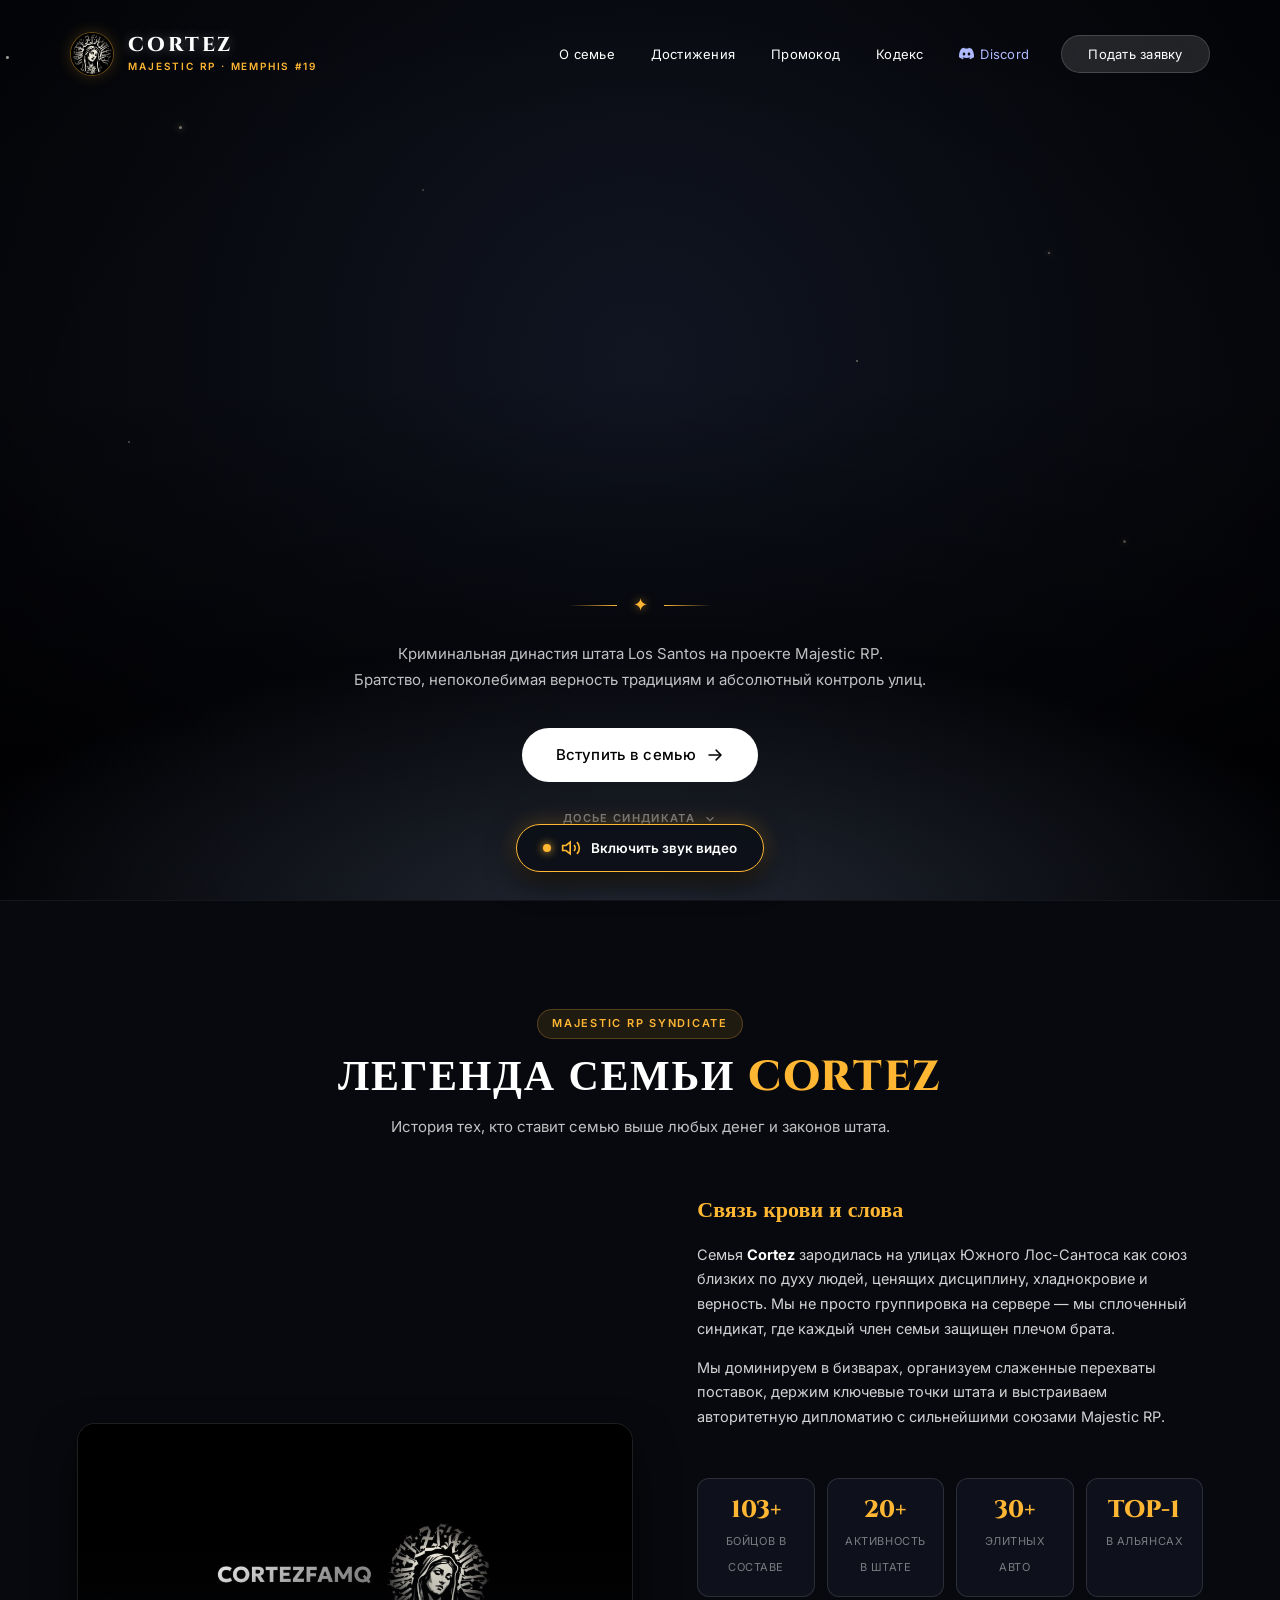
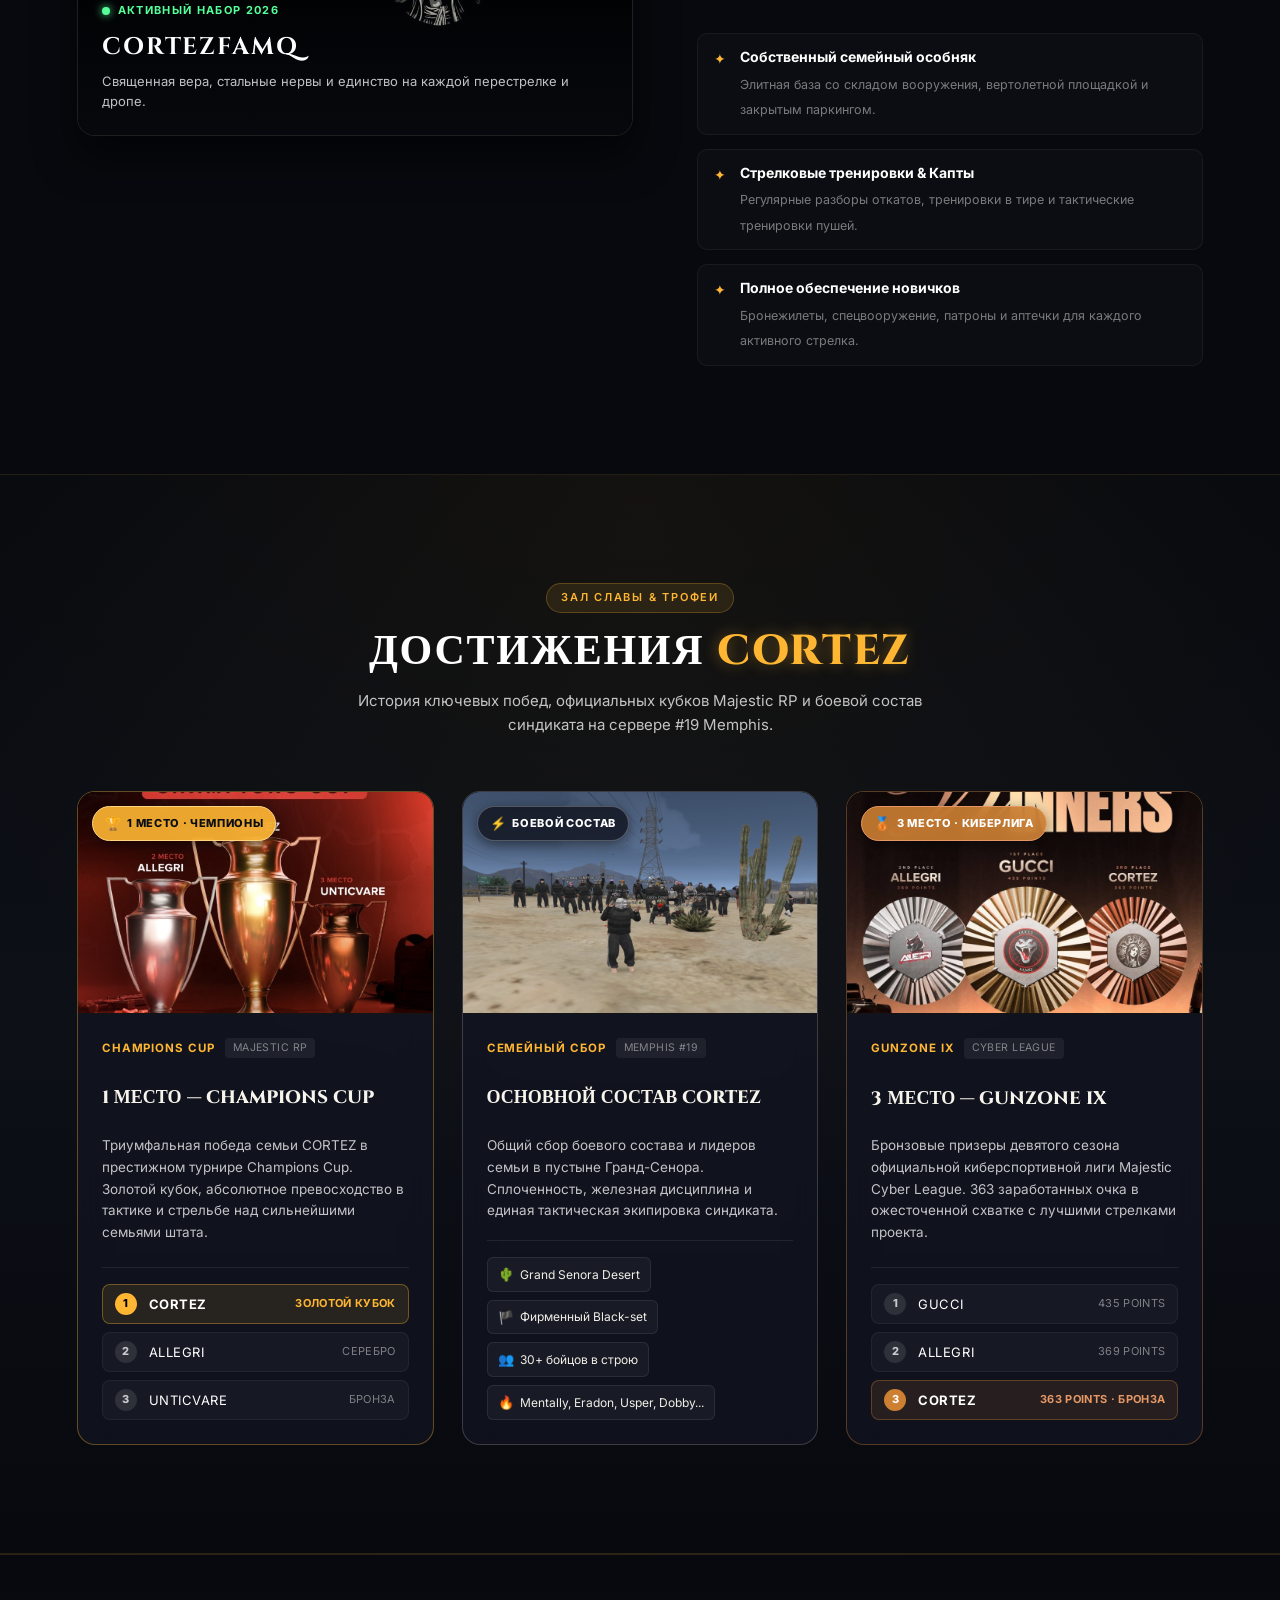
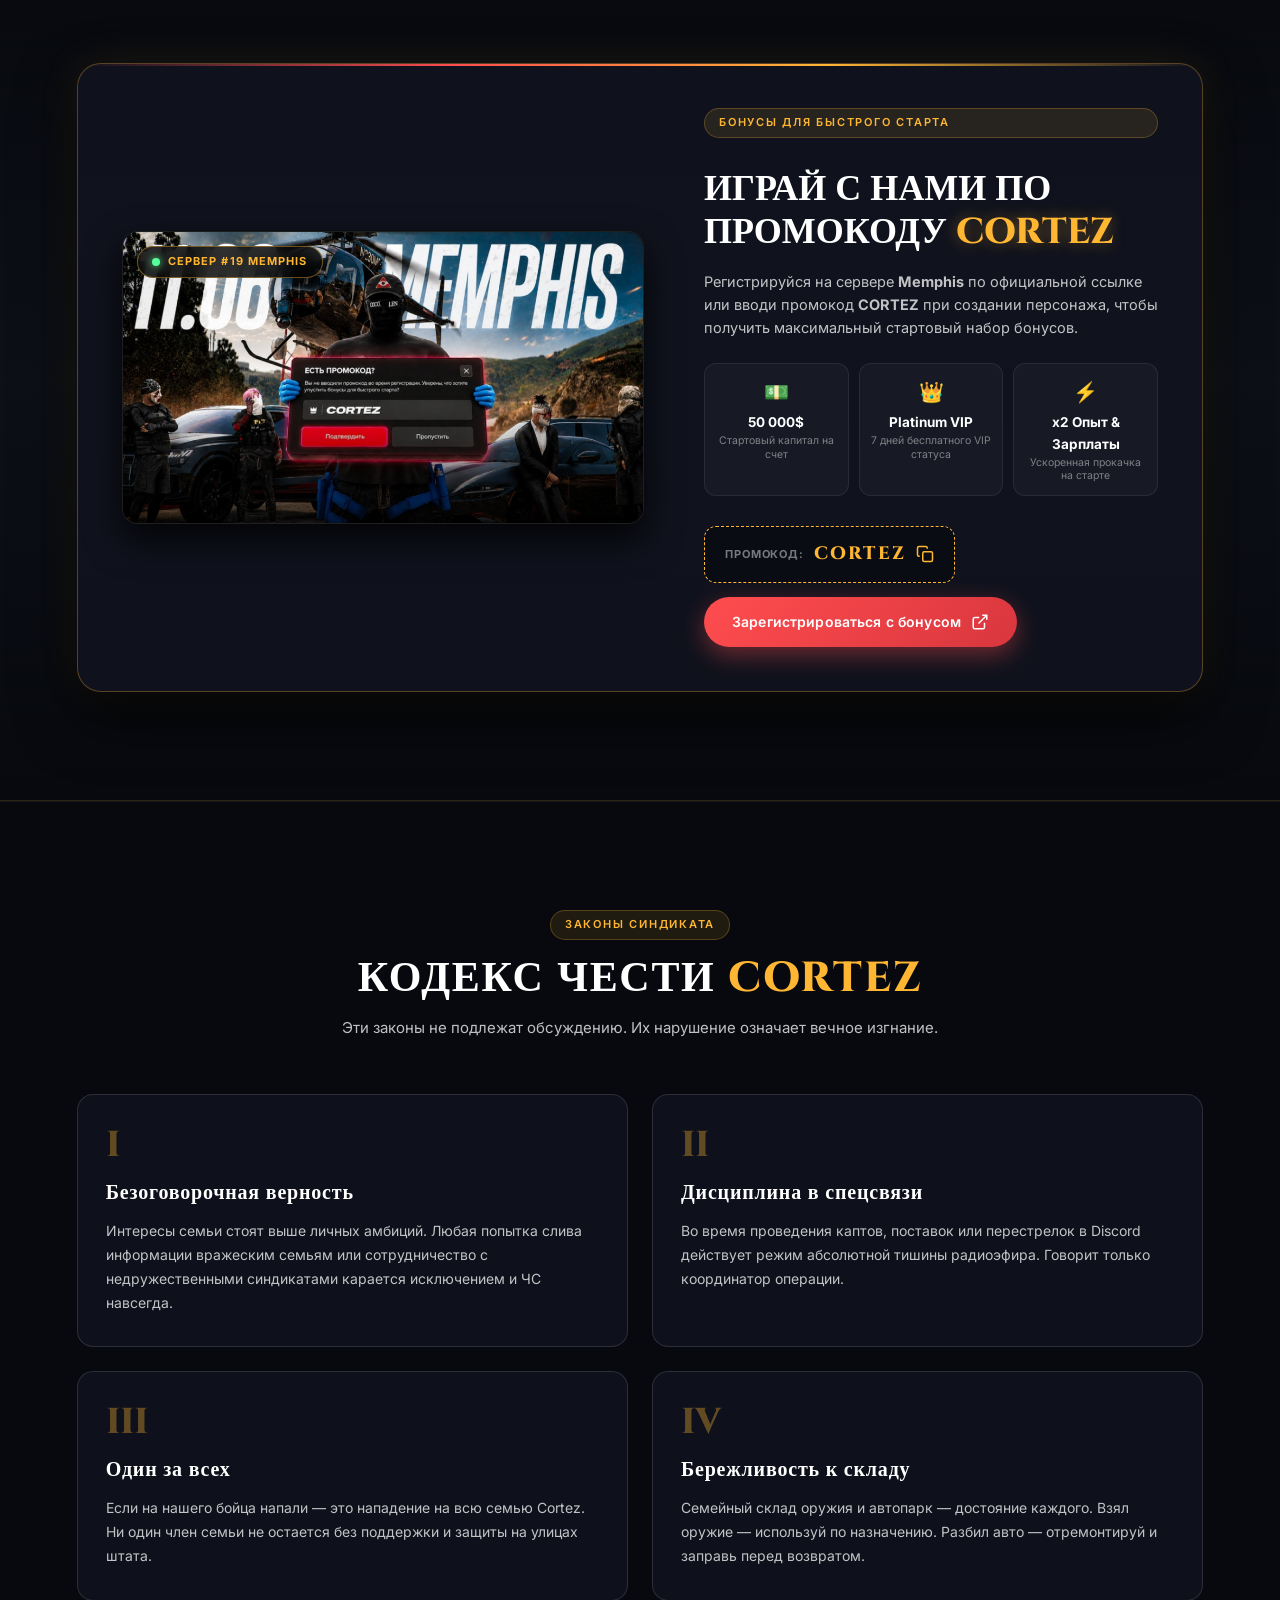
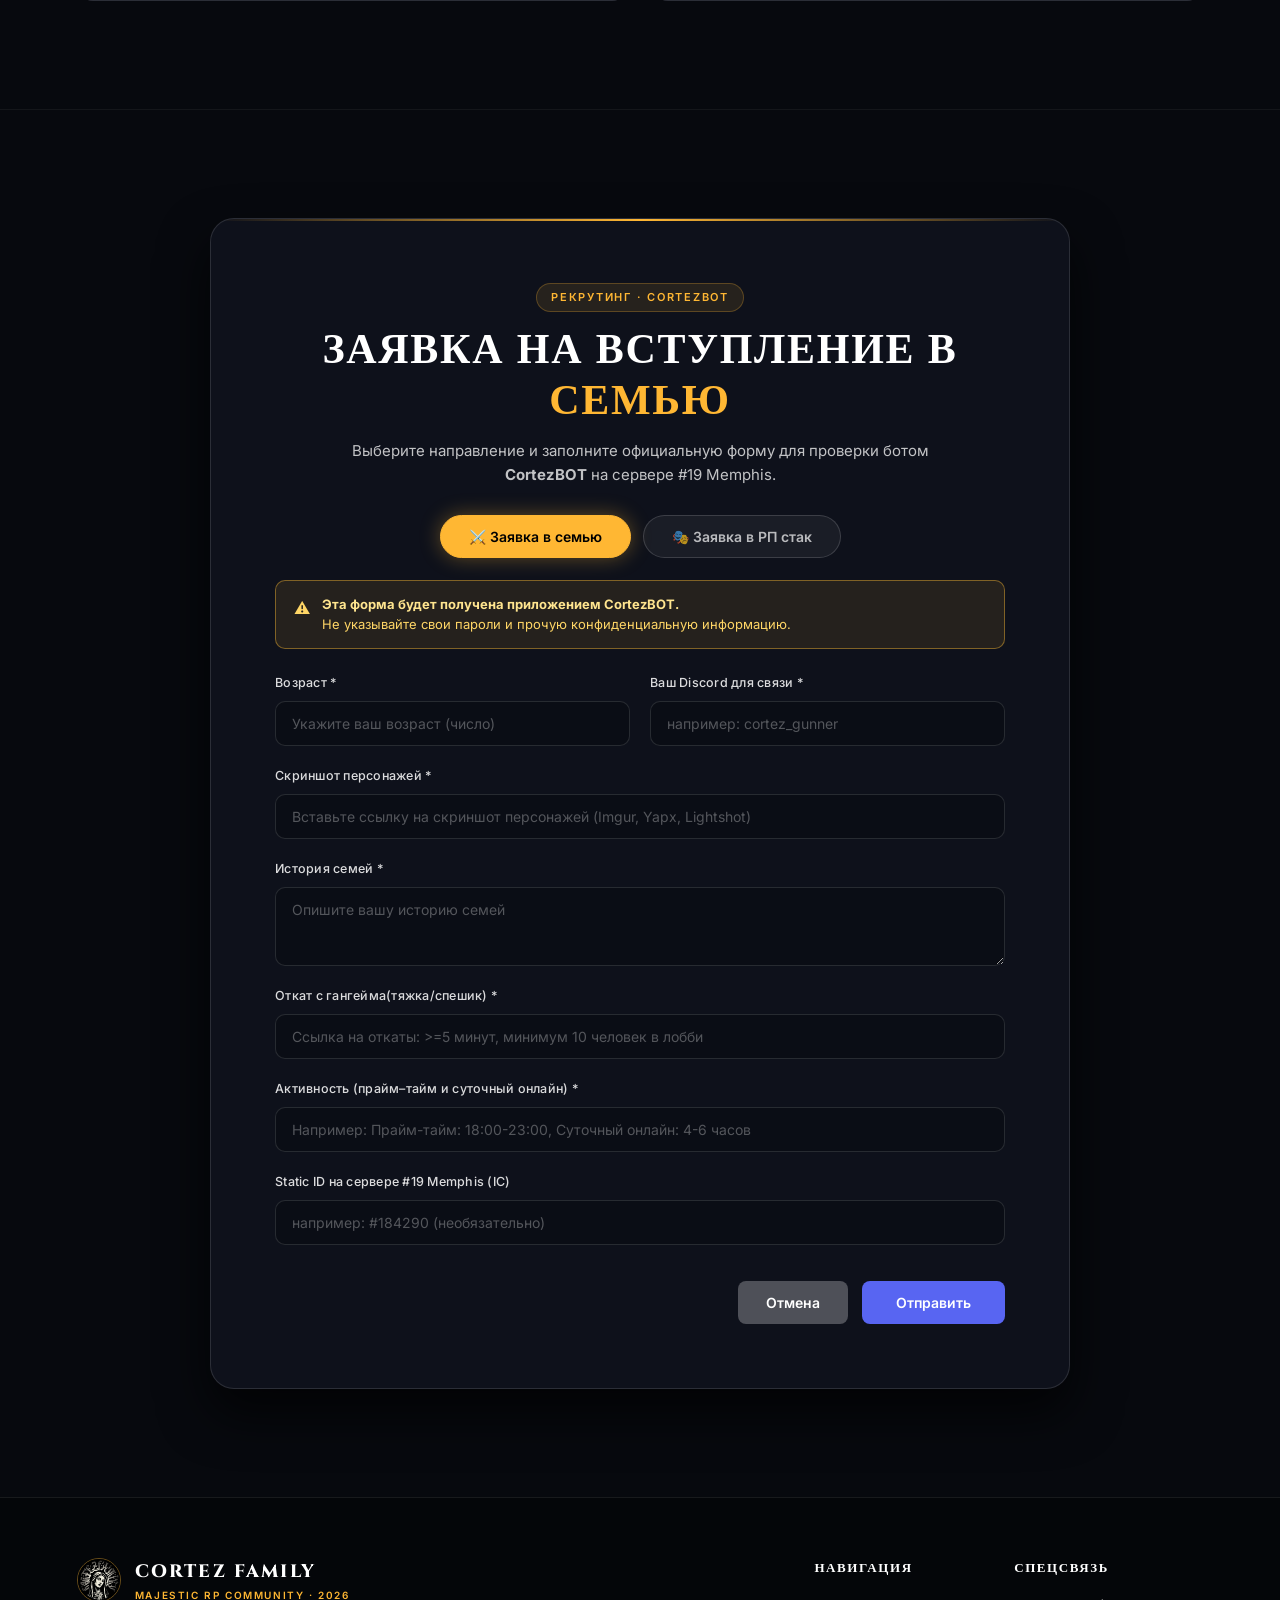
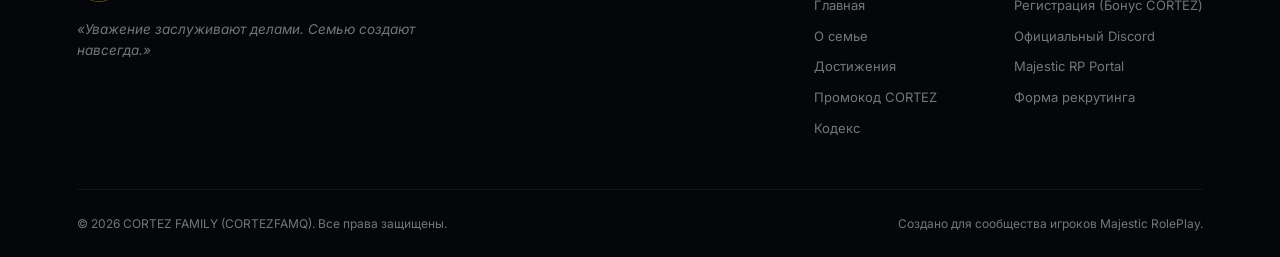
==== commit 0d796504: "Add Achievements section with Champions Cup, Gunzone IX, and Family lineup" ====
--- a/index.html
+++ b/index.html
@@ -74,6 +74,7 @@
       <div class="nav-right" id="nav-menu">
         <div class="nav-links">
           <a href="#about" class="nav-link">О семье</a>
+          <a href="#achievements" class="nav-link">Достижения</a>
           <a href="#promo" class="nav-link">Промокод</a>
           <a href="#code" class="nav-link">Кодекс</a>
           <a href="https://discord.gg/majestic" target="_blank" rel="noopener noreferrer" class="nav-link discord-link">
@@ -222,7 +223,159 @@
   </section>
 
   <!-- ========================================================
-       3. SECTION: ПРОМОКОД / BONUS & REGISTRATION
+       3. SECTION: ДОСТИЖЕНИЯ / ACHIEVEMENTS & VICTORIES
+       ======================================================== -->
+  <section class="section section-achievements" id="achievements">
+    <div class="section-container">
+      
+      <div class="section-header">
+        <div class="badge-tag">ЗАЛ СЛАВЫ & ТРОФЕИ</div>
+        <h2 class="section-title">ДОСТИЖЕНИЯ <span class="gold-text">CORTEZ</span></h2>
+        <p class="section-lead">История ключевых побед, официальных кубков Majestic RP и боевой состав синдиката на сервере #19 Memphis.</p>
+      </div>
+
+      <div class="achievements-grid">
+        
+        <!-- Card 1: Champions Cup (1st Place) -->
+        <article class="achievement-card gold-tier">
+          <div class="achieve-media-wrap" data-img="assets/achieve-champions-cup.jpg" data-title="Победители CHAMPIONS CUP — 1 МЕСТО: CORTEZ" role="button" tabindex="0" aria-label="Открыть фото кубка Champions Cup">
+            <img src="assets/achieve-champions-cup.jpg" alt="Победители Champions Cup — 1 Место CORTEZ" class="achieve-img" loading="lazy">
+            <div class="achieve-overlay">
+              <span class="zoom-indicator">
+                <svg width="18" height="18" viewBox="0 0 24 24" fill="none" stroke="currentColor" stroke-width="2">
+                  <circle cx="11" cy="11" r="8"></circle>
+                  <line x1="21" y1="21" x2="16.65" y2="16.65"></line>
+                  <line x1="11" y1="8" x2="11" y2="14"></line>
+                  <line x1="8" y1="11" x2="14" y2="11"></line>
+                </svg>
+                Увеличить фото
+              </span>
+            </div>
+            <div class="achieve-badge badge-first">
+              <span class="badge-trophy">🏆</span> 1 МЕСТО · ЧЕМПИОНЫ
+            </div>
+          </div>
+          <div class="achieve-body">
+            <div class="achieve-meta">
+              <span class="achieve-event">CHAMPIONS CUP</span>
+              <span class="achieve-tag">MAJESTIC RP</span>
+            </div>
+            <h3 class="achieve-title">1 МЕСТО — CHAMPIONS CUP</h3>
+            <p class="achieve-desc">
+              Триумфальная победа семьи CORTEZ в престижном турнире Champions Cup. Золотой кубок, абсолютное превосходство в тактике и стрельбе над сильнейшими семьями штата.
+            </p>
+            <div class="achieve-standings">
+              <div class="standing-item winner">
+                <span class="standing-rank">1</span>
+                <span class="standing-name">CORTEZ</span>
+                <span class="standing-status">ЗОЛОТОЙ КУБОК</span>
+              </div>
+              <div class="standing-item">
+                <span class="standing-rank">2</span>
+                <span class="standing-name">ALLEGRI</span>
+                <span class="standing-status">Серебро</span>
+              </div>
+              <div class="standing-item">
+                <span class="standing-rank">3</span>
+                <span class="standing-name">UNTICVARE</span>
+                <span class="standing-status">Бронза</span>
+              </div>
+            </div>
+          </div>
+        </article>
+
+        <!-- Card 2: Family Lineup (Memphis Squad) -->
+        <article class="achievement-card squad-tier">
+          <div class="achieve-media-wrap" data-img="assets/achieve-lineup.png" data-title="Семья CORTEZ на сервере Memphis — Боевой сбор" role="button" tabindex="0" aria-label="Открыть фото состава семьи Cortez">
+            <img src="assets/achieve-lineup.png" alt="Семья CORTEZ — общий сбор состава в пустыне" class="achieve-img" loading="lazy">
+            <div class="achieve-overlay">
+              <span class="zoom-indicator">
+                <svg width="18" height="18" viewBox="0 0 24 24" fill="none" stroke="currentColor" stroke-width="2">
+                  <circle cx="11" cy="11" r="8"></circle>
+                  <line x1="21" y1="21" x2="16.65" y2="16.65"></line>
+                  <line x1="11" y1="8" x2="11" y2="14"></line>
+                  <line x1="8" y1="11" x2="14" y2="11"></line>
+                </svg>
+                Увеличить фото
+              </span>
+            </div>
+            <div class="achieve-badge badge-squad">
+              <span class="badge-trophy">⚡</span> БОЕВОЙ СОСТАВ
+            </div>
+          </div>
+          <div class="achieve-body">
+            <div class="achieve-meta">
+              <span class="achieve-event">СЕМЕЙНЫЙ СБОР</span>
+              <span class="achieve-tag">MEMPHIS #19</span>
+            </div>
+            <h3 class="achieve-title">ОСНОВНОЙ СОСТАВ CORTEZ</h3>
+            <p class="achieve-desc">
+              Общий сбор боевого состава и лидеров семьи в пустыне Гранд-Сенора. Сплоченность, железная дисциплина и единая тактическая экипировка синдиката.
+            </p>
+            <div class="achieve-highlights">
+              <div class="highlight-chip"><span>🌵</span> Grand Senora Desert</div>
+              <div class="highlight-chip"><span>🏴</span> Фирменный Black-set</div>
+              <div class="highlight-chip"><span>👥</span> 30+ бойцов в строю</div>
+              <div class="highlight-chip"><span>🔥</span> Mentally, Eradon, Usper, Dobby...</div>
+            </div>
+          </div>
+        </article>
+
+        <!-- Card 3: Gunzone IX Cyber League (3rd Place) -->
+        <article class="achievement-card bronze-tier">
+          <div class="achieve-media-wrap" data-img="assets/achieve-gunzone.jpg" data-title="GUNZONE IX — Majestic Cyber League — 3RD PLACE: CORTEZ" role="button" tabindex="0" aria-label="Открыть медаль Gunzone IX">
+            <img src="assets/achieve-gunzone.jpg" alt="Gunzone IX Majestic Cyber League — 3 Место CORTEZ" class="achieve-img" loading="lazy">
+            <div class="achieve-overlay">
+              <span class="zoom-indicator">
+                <svg width="18" height="18" viewBox="0 0 24 24" fill="none" stroke="currentColor" stroke-width="2">
+                  <circle cx="11" cy="11" r="8"></circle>
+                  <line x1="21" y1="21" x2="16.65" y2="16.65"></line>
+                  <line x1="11" y1="8" x2="11" y2="14"></line>
+                  <line x1="8" y1="11" x2="14" y2="11"></line>
+                </svg>
+                Увеличить фото
+              </span>
+            </div>
+            <div class="achieve-badge badge-third">
+              <span class="badge-trophy">🥉</span> 3 МЕСТО · КИБЕРЛИГА
+            </div>
+          </div>
+          <div class="achieve-body">
+            <div class="achieve-meta">
+              <span class="achieve-event">GUNZONE IX</span>
+              <span class="achieve-tag">CYBER LEAGUE</span>
+            </div>
+            <h3 class="achieve-title">3 МЕСТО — GUNZONE IX</h3>
+            <p class="achieve-desc">
+              Бронзовые призеры девятого сезона официальной киберспортивной лиги Majestic Cyber League. 363 заработанных очка в ожесточенной схватке с лучшими стрелками проекта.
+            </p>
+            <div class="achieve-standings">
+              <div class="standing-item">
+                <span class="standing-rank">1</span>
+                <span class="standing-name">GUCCI</span>
+                <span class="standing-status">435 POINTS</span>
+              </div>
+              <div class="standing-item">
+                <span class="standing-rank">2</span>
+                <span class="standing-name">ALLEGRI</span>
+                <span class="standing-status">369 POINTS</span>
+              </div>
+              <div class="standing-item winner bronze">
+                <span class="standing-rank">3</span>
+                <span class="standing-name">CORTEZ</span>
+                <span class="standing-status">363 POINTS · БРОНЗА</span>
+              </div>
+            </div>
+          </div>
+        </article>
+
+      </div>
+
+    </div>
+  </section>
+
+  <!-- ========================================================
+       4. SECTION: ПРОМОКОД / BONUS & REGISTRATION
        ======================================================== -->
   <section class="section section-promo" id="promo">
     <div class="section-container">
@@ -468,6 +621,7 @@
           <h4>Навигация</h4>
           <a href="#hero">Главная</a>
           <a href="#about">О семье</a>
+          <a href="#achievements">Достижения</a>
           <a href="#promo">Промокод CORTEZ</a>
           <a href="#code">Кодекс</a>
         </div>
@@ -542,6 +696,19 @@
     </div>
   </dialog>
 
+  <!-- ========================================================
+       ACHIEVEMENTS IMAGE LIGHTBOX MODAL (<dialog>)
+       ======================================================== -->
+  <dialog class="lightbox-dialog" id="lightbox-dialog">
+    <div class="lightbox-content">
+      <button class="lightbox-close" id="lightbox-close" aria-label="Закрыть">&times;</button>
+      <div class="lightbox-img-wrap">
+        <img src="" alt="" id="lightbox-img" class="lightbox-img">
+      </div>
+      <div class="lightbox-caption" id="lightbox-caption"></div>
+    </div>
+  </dialog>
+
   <!-- Audio element for atmospheric cinematic sound FX -->
   <audio id="ambient-audio" loop preload="none">
     <source src="https://cdn.freesound.org/previews/563/563914_634166-lq.mp3" type="audio/mp3">
--- a/style.css
+++ b/style.css
@@ -892,7 +892,396 @@
 }
 
 /* ==========================================================================
-   3. SECTION: ПРОМОКОД / BONUS & REGISTRATION
+   3. SECTION: ДОСТИЖЕНИЯ / ACHIEVEMENTS & TROPHIES
+   ========================================================================== */
+
+.section-achievements {
+  background: radial-gradient(circle at 50% 0%, rgba(255, 183, 51, 0.05) 0%, transparent 60%),
+              linear-gradient(180deg, #07090e 0%, #0d1017 50%, #07090e 100%);
+  border-top: 1px solid rgba(255, 183, 51, 0.12);
+  border-bottom: 1px solid rgba(255, 183, 51, 0.12);
+}
+
+.achievements-grid {
+  display: grid;
+  grid-template-columns: repeat(3, 1fr);
+  gap: 28px;
+  margin-top: 44px;
+}
+
+.achievement-card {
+  display: flex;
+  flex-direction: column;
+  background: var(--bg-card);
+  border-radius: 18px;
+  overflow: hidden;
+  border: 1px solid var(--border-glass);
+  backdrop-filter: blur(14px);
+  -webkit-backdrop-filter: blur(14px);
+  transition: transform var(--transition-smooth), border-color var(--transition-smooth), box-shadow var(--transition-smooth);
+}
+
+.achievement-card:hover {
+  transform: translateY(-6px);
+}
+
+.achievement-card.gold-tier {
+  border-color: rgba(255, 183, 51, 0.35);
+}
+
+.achievement-card.gold-tier:hover {
+  border-color: var(--gold-accent);
+  box-shadow: 0 14px 40px rgba(255, 183, 51, 0.16);
+}
+
+.achievement-card.squad-tier {
+  border-color: rgba(255, 255, 255, 0.18);
+}
+
+.achievement-card.squad-tier:hover {
+  border-color: rgba(255, 255, 255, 0.45);
+  box-shadow: 0 14px 40px rgba(255, 255, 255, 0.08);
+}
+
+.achievement-card.bronze-tier {
+  border-color: rgba(205, 127, 50, 0.38);
+}
+
+.achievement-card.bronze-tier:hover {
+  border-color: #e59866;
+  box-shadow: 0 14px 40px rgba(205, 127, 50, 0.18);
+}
+
+.achieve-media-wrap {
+  position: relative;
+  aspect-ratio: 16 / 10;
+  overflow: hidden;
+  cursor: pointer;
+  background: #000;
+  border-bottom: 1px solid rgba(255, 255, 255, 0.08);
+}
+
+.achieve-img {
+  width: 100%;
+  height: 100%;
+  object-fit: cover;
+  object-position: center;
+  display: block;
+  transition: transform 0.5s cubic-bezier(0.16, 1, 0.3, 1), filter 0.4s ease;
+}
+
+.achieve-media-wrap:hover .achieve-img {
+  transform: scale(1.06);
+}
+
+.achieve-overlay {
+  position: absolute;
+  inset: 0;
+  background: rgba(7, 9, 14, 0.55);
+  display: flex;
+  align-items: center;
+  justify-content: center;
+  opacity: 0;
+  transition: opacity 0.3s ease;
+  pointer-events: none;
+}
+
+.achieve-media-wrap:hover .achieve-overlay {
+  opacity: 1;
+}
+
+.zoom-indicator {
+  display: inline-flex;
+  align-items: center;
+  gap: 8px;
+  padding: 8px 16px;
+  background: rgba(13, 16, 23, 0.9);
+  border: 1px solid var(--gold-accent);
+  border-radius: 999px;
+  font-size: 12.5px;
+  font-weight: 600;
+  color: #fff;
+  letter-spacing: 0.04em;
+  backdrop-filter: blur(8px);
+  box-shadow: 0 6px 18px rgba(0, 0, 0, 0.6);
+}
+
+.achieve-badge {
+  position: absolute;
+  top: 14px;
+  left: 14px;
+  display: inline-flex;
+  align-items: center;
+  gap: 6px;
+  padding: 6px 12px;
+  border-radius: 999px;
+  font-size: 11px;
+  font-weight: 800;
+  letter-spacing: 0.06em;
+  text-transform: uppercase;
+  backdrop-filter: blur(10px);
+  -webkit-backdrop-filter: blur(10px);
+  box-shadow: 0 4px 14px rgba(0, 0, 0, 0.5);
+  z-index: 2;
+}
+
+.achieve-badge.badge-first {
+  background: rgba(255, 183, 51, 0.9);
+  color: #0b0e14;
+  border: 1px solid #ffd580;
+}
+
+.achieve-badge.badge-squad {
+  background: rgba(18, 22, 34, 0.85);
+  color: #fff;
+  border: 1px solid rgba(255, 255, 255, 0.25);
+}
+
+.achieve-badge.badge-third {
+  background: rgba(205, 127, 50, 0.9);
+  color: #fff;
+  border: 1px solid #e59866;
+}
+
+.badge-trophy {
+  font-size: 13px;
+}
+
+.achieve-body {
+  padding: 24px;
+  display: flex;
+  flex-direction: column;
+  flex: 1;
+}
+
+.achieve-meta {
+  display: flex;
+  align-items: center;
+  gap: 10px;
+  margin-bottom: 10px;
+}
+
+.achieve-event {
+  font-size: 11.5px;
+  font-weight: 700;
+  color: var(--gold-accent);
+  letter-spacing: 0.08em;
+  text-transform: uppercase;
+}
+
+.achieve-tag {
+  font-size: 10.5px;
+  padding: 2px 8px;
+  background: rgba(255, 255, 255, 0.06);
+  border-radius: 4px;
+  color: var(--text-subtle);
+  letter-spacing: 0.04em;
+}
+
+.achieve-title {
+  font-family: var(--font-accent);
+  font-size: 18px;
+  font-weight: 800;
+  color: var(--text-headline);
+  margin-bottom: 12px;
+  line-height: 1.3;
+}
+
+.achieve-desc {
+  font-size: 13.5px;
+  color: var(--text-muted);
+  line-height: 1.6;
+  margin-bottom: 18px;
+}
+
+.achieve-standings {
+  display: flex;
+  flex-direction: column;
+  gap: 8px;
+  margin-top: auto;
+  padding-top: 16px;
+  border-top: 1px solid rgba(255, 255, 255, 0.08);
+}
+
+.standing-item {
+  display: flex;
+  align-items: center;
+  gap: 12px;
+  padding: 8px 12px;
+  background: rgba(255, 255, 255, 0.03);
+  border: 1px solid rgba(255, 255, 255, 0.05);
+  border-radius: 8px;
+  font-size: 13px;
+  transition: background 0.2s;
+}
+
+.standing-item.winner {
+  background: rgba(255, 183, 51, 0.1);
+  border-color: rgba(255, 183, 51, 0.35);
+  font-weight: 700;
+}
+
+.standing-item.winner.bronze {
+  background: rgba(205, 127, 50, 0.12);
+  border-color: rgba(205, 127, 50, 0.35);
+}
+
+.standing-rank {
+  display: inline-flex;
+  align-items: center;
+  justify-content: center;
+  width: 22px;
+  height: 22px;
+  border-radius: 50%;
+  font-size: 11px;
+  font-weight: 800;
+  background: rgba(255, 255, 255, 0.1);
+  color: var(--text-muted);
+  flex-shrink: 0;
+}
+
+.standing-item.winner .standing-rank {
+  background: var(--gold-accent);
+  color: #000;
+}
+
+.standing-item.winner.bronze .standing-rank {
+  background: #cd7f32;
+  color: #fff;
+}
+
+.standing-name {
+  flex: 1;
+  letter-spacing: 0.04em;
+  color: #fff;
+}
+
+.standing-status {
+  font-size: 11px;
+  text-transform: uppercase;
+  color: var(--text-subtle);
+  letter-spacing: 0.03em;
+}
+
+.standing-item.winner .standing-status {
+  color: var(--gold-accent);
+}
+
+.standing-item.winner.bronze .standing-status {
+  color: #e59866;
+}
+
+.achieve-highlights {
+  display: flex;
+  flex-wrap: wrap;
+  gap: 8px;
+  margin-top: auto;
+  padding-top: 16px;
+  border-top: 1px solid rgba(255, 255, 255, 0.08);
+}
+
+.highlight-chip {
+  display: inline-flex;
+  align-items: center;
+  gap: 6px;
+  padding: 6px 10px;
+  background: rgba(255, 255, 255, 0.04);
+  border: 1px solid rgba(255, 255, 255, 0.08);
+  border-radius: 6px;
+  font-size: 12px;
+  color: var(--text-main);
+}
+
+.highlight-chip span {
+  font-size: 13px;
+}
+
+/* Lightbox Modal */
+.lightbox-dialog {
+  border: none;
+  background: transparent;
+  padding: 0;
+  max-width: 95vw;
+  max-height: 95vh;
+  margin: auto;
+  border-radius: 16px;
+  box-shadow: 0 25px 60px rgba(0, 0, 0, 0.95);
+  overflow: hidden;
+}
+
+.lightbox-dialog::backdrop {
+  background: rgba(5, 7, 12, 0.9);
+  backdrop-filter: blur(14px);
+  -webkit-backdrop-filter: blur(14px);
+}
+
+.lightbox-content {
+  position: relative;
+  display: flex;
+  flex-direction: column;
+  background: #0d1017;
+  border: 1px solid rgba(255, 183, 51, 0.35);
+  border-radius: 16px;
+  overflow: hidden;
+  max-width: 960px;
+  width: 100%;
+}
+
+.lightbox-close {
+  position: absolute;
+  top: 14px;
+  right: 14px;
+  width: 38px;
+  height: 38px;
+  border-radius: 50%;
+  background: rgba(0, 0, 0, 0.7);
+  border: 1px solid rgba(255, 255, 255, 0.2);
+  color: #fff;
+  font-size: 24px;
+  line-height: 1;
+  cursor: pointer;
+  display: flex;
+  align-items: center;
+  justify-content: center;
+  z-index: 10;
+  transition: background 0.2s, transform 0.2s;
+}
+
+.lightbox-close:hover {
+  background: var(--gold-accent);
+  color: #000;
+  transform: scale(1.08);
+}
+
+.lightbox-img-wrap {
+  background: #000;
+  display: flex;
+  align-items: center;
+  justify-content: center;
+  max-height: 75vh;
+  overflow: hidden;
+}
+
+.lightbox-img {
+  max-width: 100%;
+  max-height: 75vh;
+  object-fit: contain;
+  display: block;
+}
+
+.lightbox-caption {
+  padding: 14px 20px;
+  font-size: 14px;
+  font-weight: 600;
+  color: var(--gold-light);
+  background: #121622;
+  border-top: 1px solid rgba(255, 255, 255, 0.08);
+  text-align: center;
+  letter-spacing: 0.03em;
+}
+
+/* ==========================================================================
+   4. SECTION: ПРОМОКОД / BONUS & REGISTRATION
    ========================================================================== */
 
 .section-promo {
@@ -1992,6 +2381,10 @@
     grid-template-columns: 1fr;
   }
 
+  .achievements-grid {
+    grid-template-columns: 1fr;
+  }
+
   .stats-row {
     grid-template-columns: repeat(2, 1fr);
   }
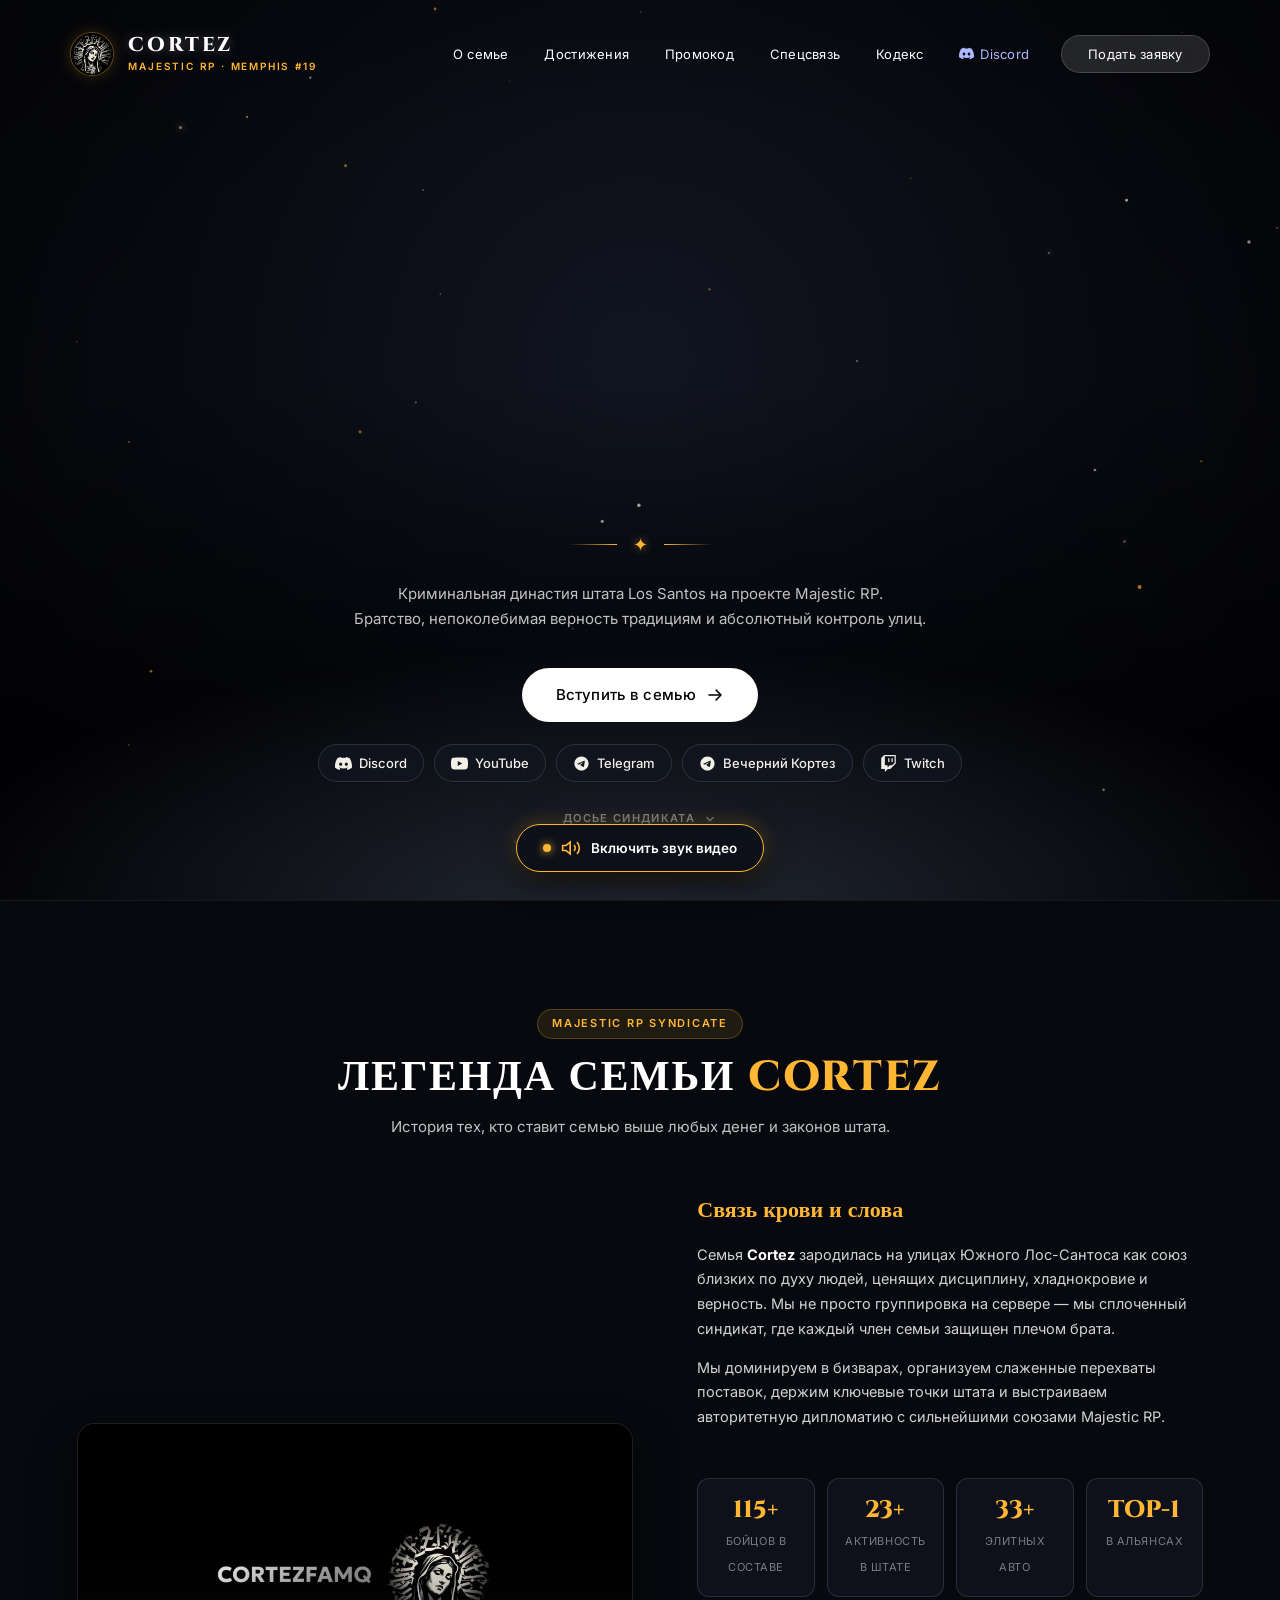
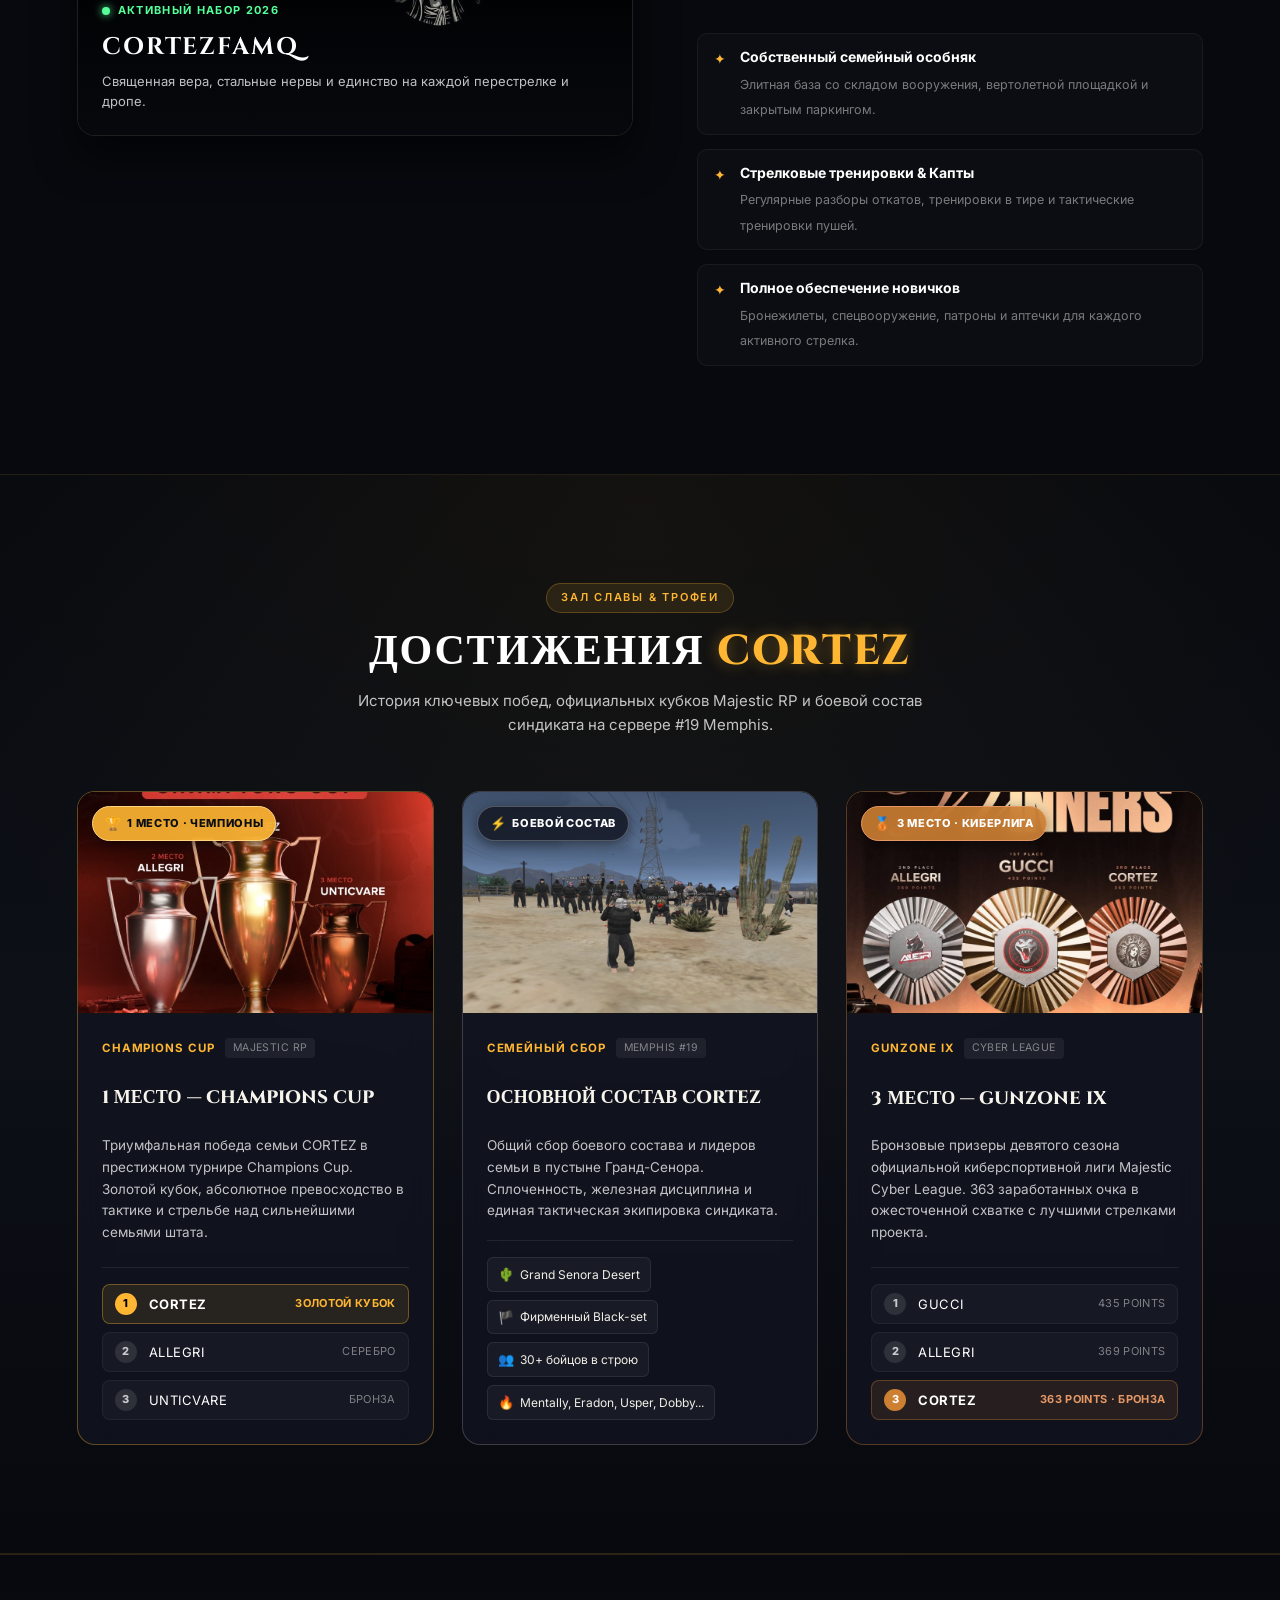
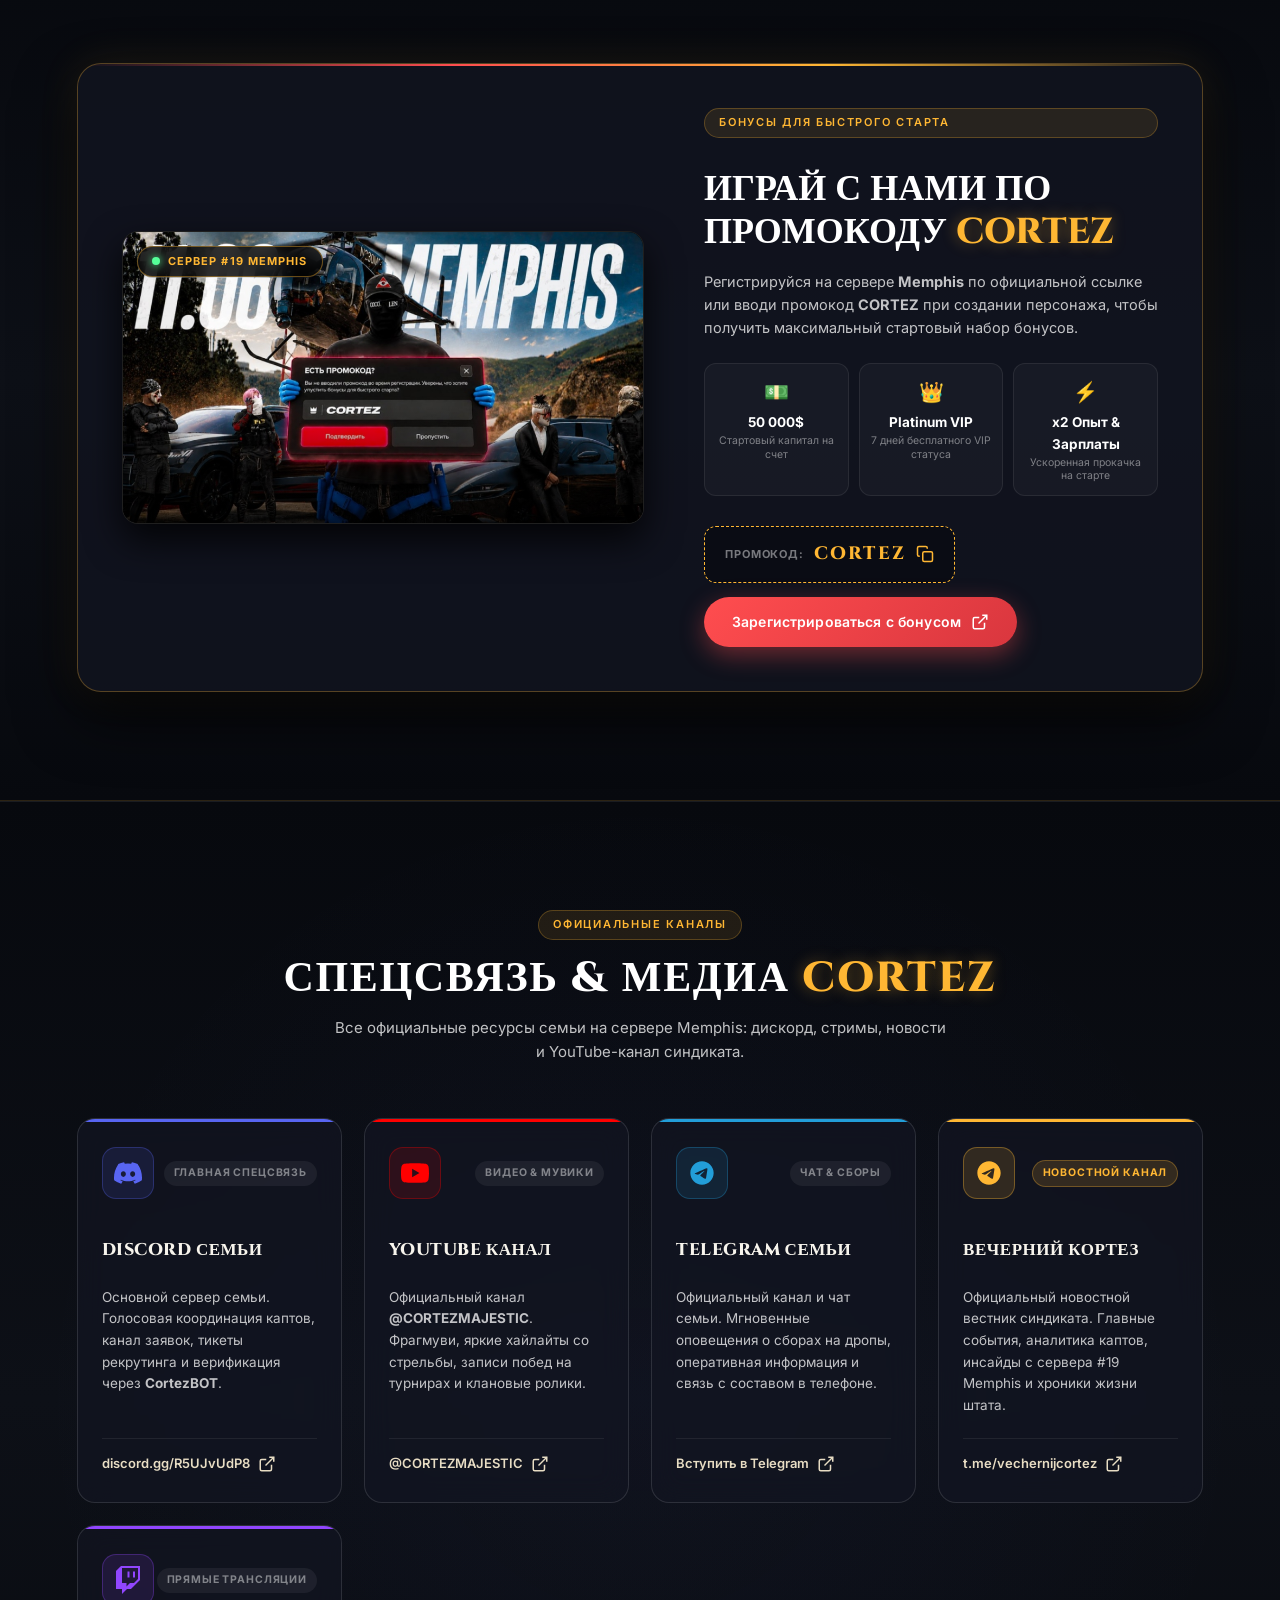
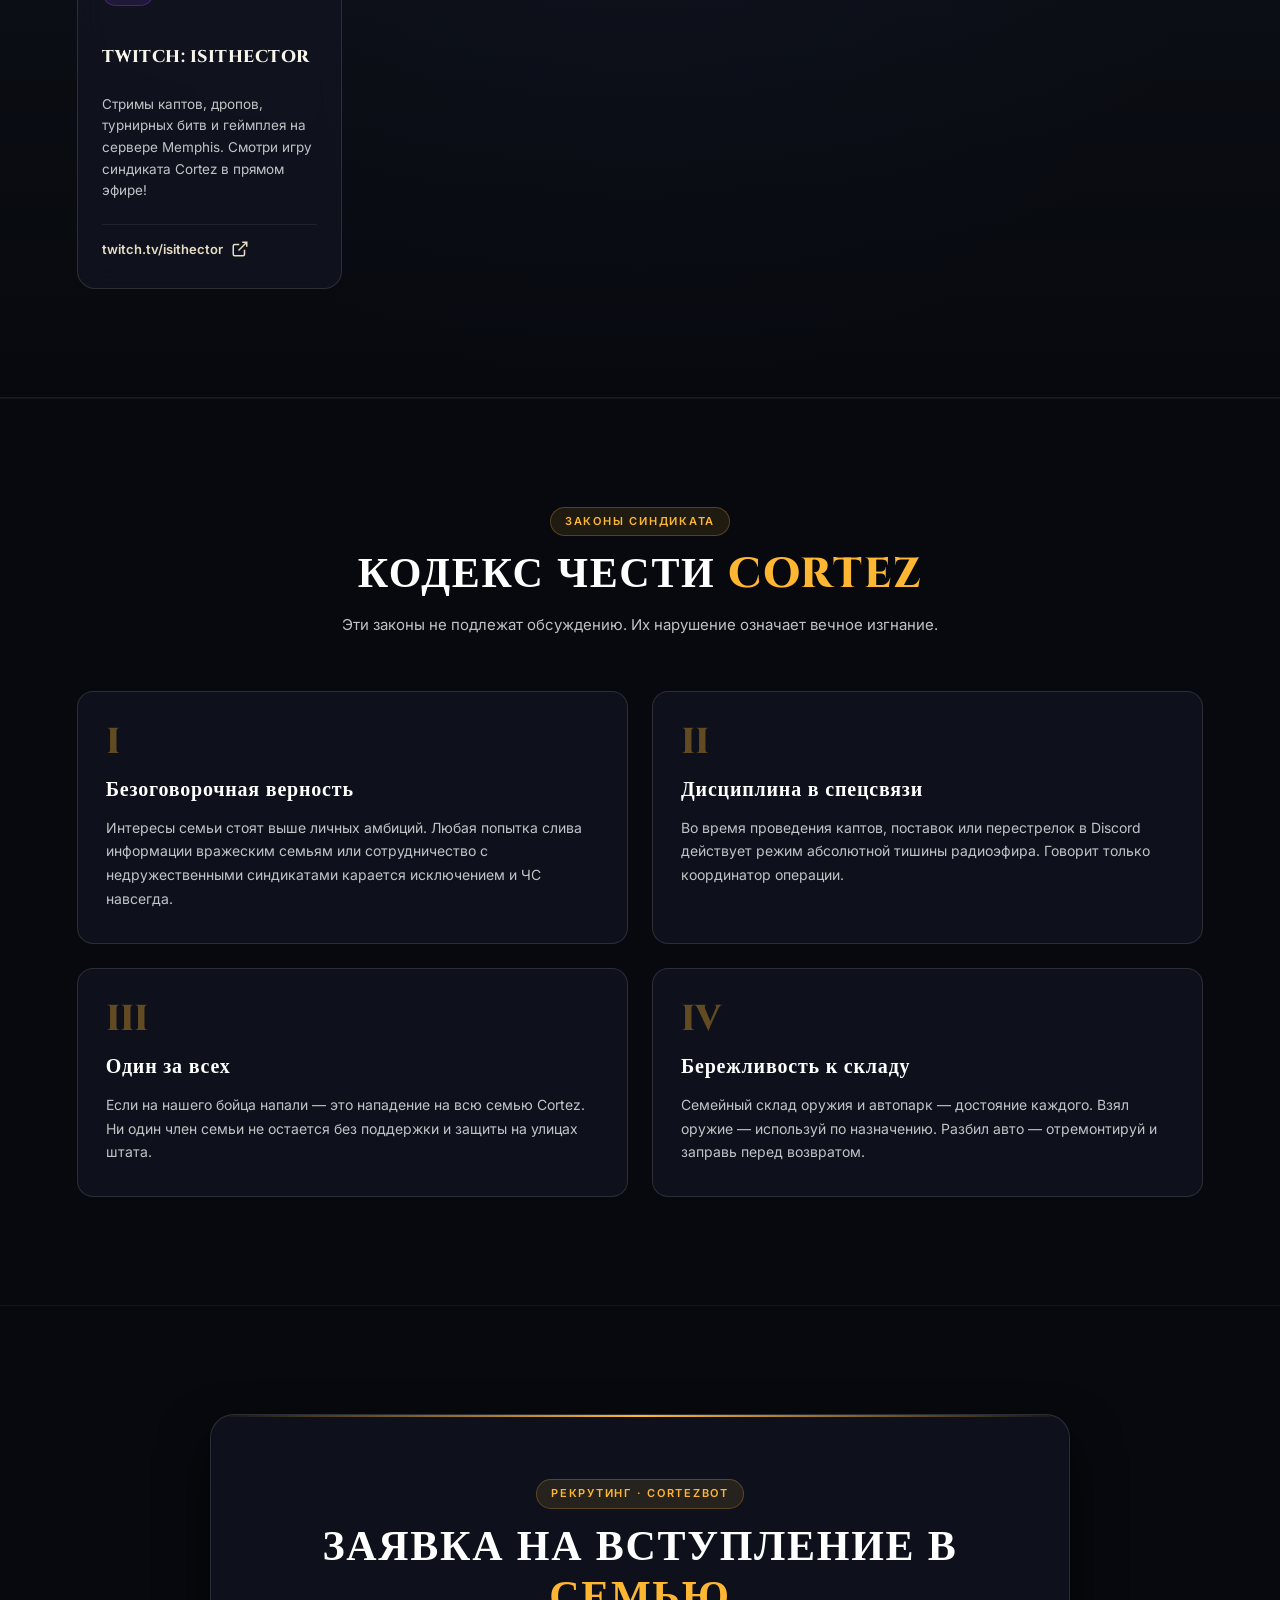
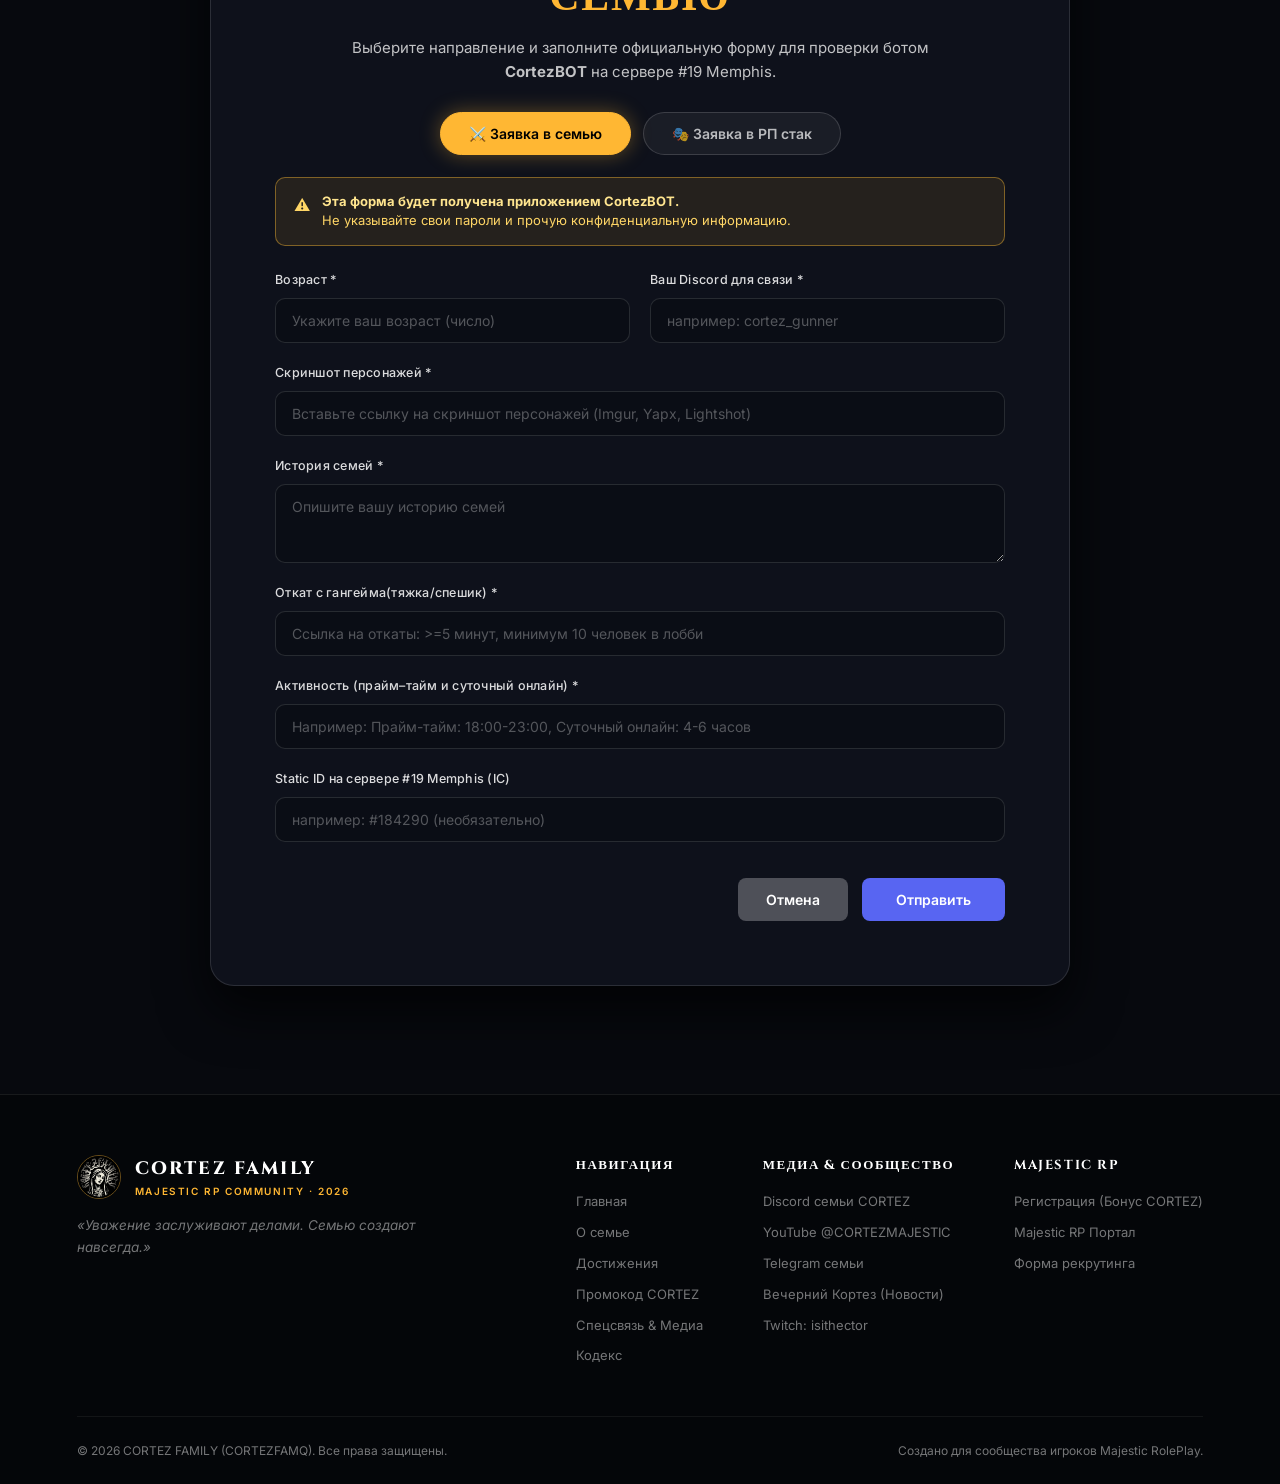
==== commit 403ac85d: "Add official social channels: Discord, YouTube, Telegram, Vechernij Cortez, and Twitch" ====
--- a/index.html
+++ b/index.html
@@ -76,8 +76,9 @@
           <a href="#about" class="nav-link">О семье</a>
           <a href="#achievements" class="nav-link">Достижения</a>
           <a href="#promo" class="nav-link">Промокод</a>
+          <a href="#socials" class="nav-link">Спецсвязь</a>
           <a href="#code" class="nav-link">Кодекс</a>
-          <a href="https://discord.gg/majestic" target="_blank" rel="noopener noreferrer" class="nav-link discord-link">
+          <a href="https://discord.gg/R5UJvUdP8" target="_blank" rel="noopener noreferrer" class="nav-link discord-link">
             <svg width="15" height="15" viewBox="0 0 24 24" fill="currentColor">
               <path d="M20.317 4.37a19.791 19.791 0 0 0-4.885-1.515.074.074 0 0 0-.079.037c-.21.375-.444.864-.608 1.25a18.27 18.27 0 0 0-5.487 0 12.64 12.64 0 0 0-.617-1.25.077.077 0 0 0-.079-.037A19.736 19.736 0 0 0 3.677 4.37a.07.07 0 0 0-.032.027C.533 9.046-.32 13.58.099 18.057a.082.082 0 0 0 .031.057 19.9 19.9 0 0 0 5.993 3.03.078.078 0 0 0 .084-.028c.462-.63.874-1.295 1.226-1.994.021-.041.001-.09-.041-.106a13.107 13.107 0 0 1-1.872-.892.077.077 0 0 1-.008-.128 10.2 10.2 0 0 0 .372-.292.074.074 0 0 1 .077-.01c3.929 1.793 8.18 1.793 12.061 0a.074.074 0 0 1 .078.01c.12.098.246.198.373.292a.077.077 0 0 1-.006.127 12.299 12.299 0 0 1-1.873.894.077.077 0 0 0-.041.107c.36.698.772 1.362 1.225 1.993a.076.076 0 0 0 .084.028 19.839 19.839 0 0 0 6.002-3.03.077.077 0 0 0 .032-.054c.5-5.177-.838-9.674-3.549-13.66a.061.061 0 0 0-.031-.028zM8.02 15.33c-1.183 0-2.157-1.085-2.157-2.419 0-1.333.956-2.419 2.157-2.419 1.21 0 2.176 1.096 2.157 2.42 0 1.333-.956 2.418-2.157 2.418zm7.975 0c-1.183 0-2.157-1.085-2.157-2.419 0-1.333.955-2.419 2.157-2.419 1.21 0 2.176 1.096 2.157 2.42 0 1.333-.946 2.418-2.157 2.418z"/>
             </svg>
@@ -119,6 +120,30 @@
           <path d="M13.5 5.5 20 12l-6.5 6.5"></path>
         </svg>
       </a>
+
+      <!-- Official Family Channels Quick Bar -->
+      <div class="hero-socials">
+        <a href="https://discord.gg/R5UJvUdP8" target="_blank" rel="noopener noreferrer" class="hero-social-link discord-pill" title="Discord семьи CORTEZ" aria-label="Discord семьи">
+          <svg width="17" height="17" viewBox="0 0 24 24" fill="currentColor"><path d="M20.317 4.37a19.791 19.791 0 0 0-4.885-1.515.074.074 0 0 0-.079.037c-.21.375-.444.864-.608 1.25a18.27 18.27 0 0 0-5.487 0 12.64 12.64 0 0 0-.617-1.25.077.077 0 0 0-.079-.037A19.736 19.736 0 0 0 3.677 4.37a.07.07 0 0 0-.032.027C.533 9.046-.32 13.58.099 18.057a.082.082 0 0 0 .031.057 19.9 19.9 0 0 0 5.993 3.03.078.078 0 0 0 .084-.028c.462-.63.874-1.295 1.226-1.994.021-.041.001-.09-.041-.106a13.107 13.107 0 0 1-1.872-.892.077.077 0 0 1-.008-.128 10.2 10.2 0 0 0 .372-.292.074.074 0 0 1 .077-.01c3.929 1.793 8.18 1.793 12.061 0a.074.074 0 0 1 .078.01c.12.098.246.198.373.292a.077.077 0 0 1-.006.127 12.299 12.299 0 0 1-1.873.894.077.077 0 0 0-.041.107c.36.698.772 1.362 1.225 1.993a.076.076 0 0 0 .084.028 19.839 19.839 0 0 0 6.002-3.03.077.077 0 0 0 .032-.054c.5-5.177-.838-9.674-3.549-13.66a.061.061 0 0 0-.031-.028zM8.02 15.33c-1.183 0-2.157-1.085-2.157-2.419 0-1.333.956-2.419 2.157-2.419 1.21 0 2.176 1.096 2.157 2.42 0 1.333-.956 2.418-2.157 2.418zm7.975 0c-1.183 0-2.157-1.085-2.157-2.419 0-1.333.955-2.419 2.157-2.419 1.21 0 2.176 1.096 2.157 2.42 0 1.333-.946 2.418-2.157 2.418z"/></svg>
+          <span>Discord</span>
+        </a>
+        <a href="https://www.youtube.com/@CORTEZMAJESTIC" target="_blank" rel="noopener noreferrer" class="hero-social-link youtube-pill" title="YouTube @CORTEZMAJESTIC" aria-label="YouTube канал">
+          <svg width="17" height="17" viewBox="0 0 24 24" fill="currentColor"><path d="M23.498 6.186a3.016 3.016 0 0 0-2.122-2.136C19.505 3.545 12 3.545 12 3.545s-7.505 0-9.377.505A3.017 3.017 0 0 0 .502 6.186C0 8.07 0 12 0 12s0 3.93.502 5.814a3.016 3.016 0 0 0 2.122 2.136c1.871.505 9.376.505 9.376.505s7.505 0 9.377-.505a3.015 3.015 0 0 0 2.122-2.136C24 15.93 24 12 24 12s0-3.93-.502-5.814zM9.545 15.568V8.432L15.818 12l-6.273 3.568z"/></svg>
+          <span>YouTube</span>
+        </a>
+        <a href="https://t.me/+GfAX4SyXOz0xZDgy" target="_blank" rel="noopener noreferrer" class="hero-social-link telegram-pill" title="Telegram семьи CORTEZ" aria-label="Telegram семьи">
+          <svg width="17" height="17" viewBox="0 0 24 24" fill="currentColor"><path d="M12 2C6.48 2 2 6.48 2 12s4.48 10 10 10 10-4.48 10-10S17.52 2 12 2zm4.64 6.8c-.15 1.58-.8 5.42-1.13 7.19-.14.75-.42 1-.68 1.03-.58.05-1.02-.38-1.58-.75-.88-.58-1.38-.94-2.23-1.5-.99-.65-.35-1.01.22-1.59.15-.15 2.71-2.48 2.76-2.69a.2.2 0 0 0-.05-.18c-.06-.05-.14-.03-.21-.02-.09.02-1.49.95-4.22 2.79-.4.27-.76.41-1.08.4-.36-.01-1.04-.2-1.55-.37-.63-.2-1.12-.31-1.08-.66.02-.18.27-.36.74-.55 2.92-1.27 4.86-2.11 5.83-2.51 2.78-1.16 3.35-1.36 3.73-1.36.08 0 .27.02.39.12.1.08.13.19.14.27-.01.06.01.24 0 .38z"/></svg>
+          <span>Telegram</span>
+        </a>
+        <a href="https://t.me/vechernijcortez" target="_blank" rel="noopener noreferrer" class="hero-social-link news-pill" title="Новостной канал Вечерний Кортез" aria-label="Вечерний Кортез">
+          <svg width="17" height="17" viewBox="0 0 24 24" fill="currentColor"><path d="M12 2C6.48 2 2 6.48 2 12s4.48 10 10 10 10-4.48 10-10S17.52 2 12 2zm4.64 6.8c-.15 1.58-.8 5.42-1.13 7.19-.14.75-.42 1-.68 1.03-.58.05-1.02-.38-1.58-.75-.88-.58-1.38-.94-2.23-1.5-.99-.65-.35-1.01.22-1.59.15-.15 2.71-2.48 2.76-2.69a.2.2 0 0 0-.05-.18c-.06-.05-.14-.03-.21-.02-.09.02-1.49.95-4.22 2.79-.4.27-.76.41-1.08.4-.36-.01-1.04-.2-1.55-.37-.63-.2-1.12-.31-1.08-.66.02-.18.27-.36.74-.55 2.92-1.27 4.86-2.11 5.83-2.51 2.78-1.16 3.35-1.36 3.73-1.36.08 0 .27.02.39.12.1.08.13.19.14.27-.01.06.01.24 0 .38z"/></svg>
+          <span>Вечерний Кортез</span>
+        </a>
+        <a href="https://www.twitch.tv/isithector" target="_blank" rel="noopener noreferrer" class="hero-social-link twitch-pill" title="Twitch isithector" aria-label="Twitch стримы">
+          <svg width="17" height="17" viewBox="0 0 24 24" fill="currentColor"><path d="M11.571 4.714h1.715v5.143H11.57zm4.715 0H18v5.143h-1.714zM6 0L1.714 4.286v15.428h5.143V24l4.286-4.286h3.428L22.286 12V0zm14.571 11.143l-3.428 3.428h-3.429l-3 3v-3H6.857V1.714h13.714z"/></svg>
+          <span>Twitch</span>
+        </a>
+      </div>
 
       <!-- Quick Scroll Indicator to Family Dossier -->
       <a href="#about" class="scroll-hint" aria-label="Прокрутить к досье семьи">
@@ -450,7 +475,146 @@
   </section>
 
   <!-- ========================================================
-       4. SECTION: КОДЕКС ЧЕСТИ / CODE OF HONOR
+       5. SECTION: СПЕЦСВЯЗЬ & МЕДИА / SOCIALS & MEDIA HUB
+       ======================================================== -->
+  <section class="section section-socials" id="socials">
+    <div class="section-container">
+      
+      <div class="section-header">
+        <div class="badge-tag">ОФИЦИАЛЬНЫЕ КАНАЛЫ</div>
+        <h2 class="section-title">СПЕЦСВЯЗЬ & МЕДИА <span class="gold-text">CORTEZ</span></h2>
+        <p class="section-lead">Все официальные ресурсы семьи на сервере Memphis: дискорд, стримы, новости и YouTube-канал синдиката.</p>
+      </div>
+
+      <div class="socials-grid">
+        
+        <!-- Discord Card -->
+        <a href="https://discord.gg/R5UJvUdP8" target="_blank" rel="noopener noreferrer" class="social-card card-discord">
+          <div class="social-card-header">
+            <div class="social-icon-box icon-discord">
+              <svg width="28" height="28" viewBox="0 0 24 24" fill="currentColor">
+                <path d="M20.317 4.37a19.791 19.791 0 0 0-4.885-1.515.074.074 0 0 0-.079.037c-.21.375-.444.864-.608 1.25a18.27 18.27 0 0 0-5.487 0 12.64 12.64 0 0 0-.617-1.25.077.077 0 0 0-.079-.037A19.736 19.736 0 0 0 3.677 4.37a.07.07 0 0 0-.032.027C.533 9.046-.32 13.58.099 18.057a.082.082 0 0 0 .031.057 19.9 19.9 0 0 0 5.993 3.03.078.078 0 0 0 .084-.028c.462-.63.874-1.295 1.226-1.994.021-.041.001-.09-.041-.106a13.107 13.107 0 0 1-1.872-.892.077.077 0 0 1-.008-.128 10.2 10.2 0 0 0 .372-.292.074.074 0 0 1 .077-.01c3.929 1.793 8.18 1.793 12.061 0a.074.074 0 0 1 .078.01c.12.098.246.198.373.292a.077.077 0 0 1-.006.127 12.299 12.299 0 0 1-1.873.894.077.077 0 0 0-.041.107c.36.698.772 1.362 1.225 1.993a.076.076 0 0 0 .084.028 19.839 19.839 0 0 0 6.002-3.03.077.077 0 0 0 .032-.054c.5-5.177-.838-9.674-3.549-13.66a.061.061 0 0 0-.031-.028zM8.02 15.33c-1.183 0-2.157-1.085-2.157-2.419 0-1.333.956-2.419 2.157-2.419 1.21 0 2.176 1.096 2.157 2.42 0 1.333-.956 2.418-2.157 2.418zm7.975 0c-1.183 0-2.157-1.085-2.157-2.419 0-1.333.955-2.419 2.157-2.419 1.21 0 2.176 1.096 2.157 2.42 0 1.333-.946 2.418-2.157 2.418z"/>
+              </svg>
+            </div>
+            <div class="social-badge">ГЛАВНАЯ СПЕЦСВЯЗЬ</div>
+          </div>
+          <h3 class="social-card-title">DISCORD СЕМЬИ</h3>
+          <p class="social-card-desc">
+            Основной сервер семьи. Голосовая координация каптов, канал заявок, тикеты рекрутинга и верификация через <strong>CortezBOT</strong>.
+          </p>
+          <div class="social-card-cta">
+            <span>discord.gg/R5UJvUdP8</span>
+            <svg width="18" height="18" viewBox="0 0 24 24" fill="none" stroke="currentColor" stroke-width="2">
+              <path d="M18 13v6a2 2 0 0 1-2 2H5a2 2 0 0 1-2-2V8a2 2 0 0 1 2-2h6"></path>
+              <polyline points="15 3 21 3 21 9"></polyline>
+              <line x1="10" y1="14" x2="21" y2="3"></line>
+            </svg>
+          </div>
+        </a>
+
+        <!-- YouTube Card -->
+        <a href="https://www.youtube.com/@CORTEZMAJESTIC" target="_blank" rel="noopener noreferrer" class="social-card card-youtube">
+          <div class="social-card-header">
+            <div class="social-icon-box icon-youtube">
+              <svg width="28" height="28" viewBox="0 0 24 24" fill="currentColor">
+                <path d="M23.498 6.186a3.016 3.016 0 0 0-2.122-2.136C19.505 3.545 12 3.545 12 3.545s-7.505 0-9.377.505A3.017 3.017 0 0 0 .502 6.186C0 8.07 0 12 0 12s0 3.93.502 5.814a3.016 3.016 0 0 0 2.122 2.136c1.871.505 9.376.505 9.376.505s7.505 0 9.377-.505a3.015 3.015 0 0 0 2.122-2.136C24 15.93 24 12 24 12s0-3.93-.502-5.814zM9.545 15.568V8.432L15.818 12l-6.273 3.568z"/>
+              </svg>
+            </div>
+            <div class="social-badge">ВИДЕО & МУВИКИ</div>
+          </div>
+          <h3 class="social-card-title">YOUTUBE КАНАЛ</h3>
+          <p class="social-card-desc">
+            Официальный канал <strong>@CORTEZMAJESTIC</strong>. Фрагмуви, яркие хайлайты со стрельбы, записи побед на турнирах и клановые ролики.
+          </p>
+          <div class="social-card-cta">
+            <span>@CORTEZMAJESTIC</span>
+            <svg width="18" height="18" viewBox="0 0 24 24" fill="none" stroke="currentColor" stroke-width="2">
+              <path d="M18 13v6a2 2 0 0 1-2 2H5a2 2 0 0 1-2-2V8a2 2 0 0 1 2-2h6"></path>
+              <polyline points="15 3 21 3 21 9"></polyline>
+              <line x1="10" y1="14" x2="21" y2="3"></line>
+            </svg>
+          </div>
+        </a>
+
+        <!-- Telegram Family Card -->
+        <a href="https://t.me/+GfAX4SyXOz0xZDgy" target="_blank" rel="noopener noreferrer" class="social-card card-telegram">
+          <div class="social-card-header">
+            <div class="social-icon-box icon-telegram">
+              <svg width="28" height="28" viewBox="0 0 24 24" fill="currentColor">
+                <path d="M12 2C6.48 2 2 6.48 2 12s4.48 10 10 10 10-4.48 10-10S17.52 2 12 2zm4.64 6.8c-.15 1.58-.8 5.42-1.13 7.19-.14.75-.42 1-.68 1.03-.58.05-1.02-.38-1.58-.75-.88-.58-1.38-.94-2.23-1.5-.99-.65-.35-1.01.22-1.59.15-.15 2.71-2.48 2.76-2.69a.2.2 0 0 0-.05-.18c-.06-.05-.14-.03-.21-.02-.09.02-1.49.95-4.22 2.79-.4.27-.76.41-1.08.4-.36-.01-1.04-.2-1.55-.37-.63-.2-1.12-.31-1.08-.66.02-.18.27-.36.74-.55 2.92-1.27 4.86-2.11 5.83-2.51 2.78-1.16 3.35-1.36 3.73-1.36.08 0 .27.02.39.12.1.08.13.19.14.27-.01.06.01.24 0 .38z"/>
+              </svg>
+            </div>
+            <div class="social-badge">ЧАТ & СБОРЫ</div>
+          </div>
+          <h3 class="social-card-title">TELEGRAM СЕМЬИ</h3>
+          <p class="social-card-desc">
+            Официальный канал и чат семьи. Мгновенные оповещения о сборах на дропы, оперативная информация и связь с составом в телефоне.
+          </p>
+          <div class="social-card-cta">
+            <span>Вступить в Telegram</span>
+            <svg width="18" height="18" viewBox="0 0 24 24" fill="none" stroke="currentColor" stroke-width="2">
+              <path d="M18 13v6a2 2 0 0 1-2 2H5a2 2 0 0 1-2-2V8a2 2 0 0 1 2-2h6"></path>
+              <polyline points="15 3 21 3 21 9"></polyline>
+              <line x1="10" y1="14" x2="21" y2="3"></line>
+            </svg>
+          </div>
+        </a>
+
+        <!-- News Telegram: Вечерний Кортез -->
+        <a href="https://t.me/vechernijcortez" target="_blank" rel="noopener noreferrer" class="social-card card-news">
+          <div class="social-card-header">
+            <div class="social-icon-box icon-news">
+              <svg width="28" height="28" viewBox="0 0 24 24" fill="currentColor">
+                <path d="M12 2C6.48 2 2 6.48 2 12s4.48 10 10 10 10-4.48 10-10S17.52 2 12 2zm4.64 6.8c-.15 1.58-.8 5.42-1.13 7.19-.14.75-.42 1-.68 1.03-.58.05-1.02-.38-1.58-.75-.88-.58-1.38-.94-2.23-1.5-.99-.65-.35-1.01.22-1.59.15-.15 2.71-2.48 2.76-2.69a.2.2 0 0 0-.05-.18c-.06-.05-.14-.03-.21-.02-.09.02-1.49.95-4.22 2.79-.4.27-.76.41-1.08.4-.36-.01-1.04-.2-1.55-.37-.63-.2-1.12-.31-1.08-.66.02-.18.27-.36.74-.55 2.92-1.27 4.86-2.11 5.83-2.51 2.78-1.16 3.35-1.36 3.73-1.36.08 0 .27.02.39.12.1.08.13.19.14.27-.01.06.01.24 0 .38z"/>
+              </svg>
+            </div>
+            <div class="social-badge badge-gold">НОВОСТНОЙ КАНАЛ</div>
+          </div>
+          <h3 class="social-card-title">ВЕЧЕРНИЙ КОРТЕЗ</h3>
+          <p class="social-card-desc">
+            Официальный новостной вестник синдиката. Главные события, аналитика каптов, инсайды с сервера #19 Memphis и хроники жизни штата.
+          </p>
+          <div class="social-card-cta">
+            <span>t.me/vechernijcortez</span>
+            <svg width="18" height="18" viewBox="0 0 24 24" fill="none" stroke="currentColor" stroke-width="2">
+              <path d="M18 13v6a2 2 0 0 1-2 2H5a2 2 0 0 1-2-2V8a2 2 0 0 1 2-2h6"></path>
+              <polyline points="15 3 21 3 21 9"></polyline>
+              <line x1="10" y1="14" x2="21" y2="3"></line>
+            </svg>
+          </div>
+        </a>
+
+        <!-- Twitch Card -->
+        <a href="https://www.twitch.tv/isithector" target="_blank" rel="noopener noreferrer" class="social-card card-twitch">
+          <div class="social-card-header">
+            <div class="social-icon-box icon-twitch">
+              <svg width="28" height="28" viewBox="0 0 24 24" fill="currentColor">
+                <path d="M11.571 4.714h1.715v5.143H11.57zm4.715 0H18v5.143h-1.714zM6 0L1.714 4.286v15.428h5.143V24l4.286-4.286h3.428L22.286 12V0zm14.571 11.143l-3.428 3.428h-3.429l-3 3v-3H6.857V1.714h13.714z"/>
+              </svg>
+            </div>
+            <div class="social-badge">ПРЯМЫЕ ТРАНСЛЯЦИИ</div>
+          </div>
+          <h3 class="social-card-title">TWITCH: ISITHECTOR</h3>
+          <p class="social-card-desc">
+            Стримы каптов, дропов, турнирных битв и геймплея на сервере Memphis. Смотри игру синдиката Cortez в прямом эфире!
+          </p>
+          <div class="social-card-cta">
+            <span>twitch.tv/isithector</span>
+            <svg width="18" height="18" viewBox="0 0 24 24" fill="none" stroke="currentColor" stroke-width="2">
+              <path d="M18 13v6a2 2 0 0 1-2 2H5a2 2 0 0 1-2-2V8a2 2 0 0 1 2-2h6"></path>
+              <polyline points="15 3 21 3 21 9"></polyline>
+              <line x1="10" y1="14" x2="21" y2="3"></line>
+            </svg>
+          </div>
+        </a>
+
+      </div>
+
+    </div>
+  </section>
+
+  <!-- ========================================================
+       6. SECTION: КОДЕКС ЧЕСТИ / CODE OF HONOR
        ======================================================== -->
   <section class="section section-code" id="code">
     <div class="section-container">
@@ -587,9 +751,19 @@
           <h3 id="success-title">Заявка успешно сформирована!</h3>
           <p>
             Данные отправлены и скопированы в буфер обмена для <strong>CortezBOT</strong>.<br>
-            Вставьте их в канал заявок или ожидайте сообщения от куратора в Discord.
-          </p>
-          <button type="button" class="primary-btn" id="reset-form-btn">Подать еще одну заявку</button>
+            Перейдите в наш официальный Discord семьи в канал <strong>#заявки</strong> и отправьте текст.
+          </p>
+          <div class="apply-success-actions">
+            <a href="https://discord.gg/R5UJvUdP8" target="_blank" rel="noopener noreferrer" class="primary-btn success-discord-btn">
+              <span>Перейти в Discord семьи</span>
+              <svg width="18" height="18" viewBox="0 0 24 24" fill="none" stroke="currentColor" stroke-width="2">
+                <path d="M18 13v6a2 2 0 0 1-2 2H5a2 2 0 0 1-2-2V8a2 2 0 0 1 2-2h6"></path>
+                <polyline points="15 3 21 3 21 9"></polyline>
+                <line x1="10" y1="14" x2="21" y2="3"></line>
+              </svg>
+            </a>
+            <button type="button" class="form-reset-btn" id="reset-form-btn">Подать еще одну заявку</button>
+          </div>
         </div>
 
       </div>
@@ -623,13 +797,21 @@
           <a href="#about">О семье</a>
           <a href="#achievements">Достижения</a>
           <a href="#promo">Промокод CORTEZ</a>
+          <a href="#socials">Спецсвязь & Медиа</a>
           <a href="#code">Кодекс</a>
         </div>
         <div class="footer-col">
-          <h4>Спецсвязь</h4>
+          <h4>Медиа & Сообщество</h4>
+          <a href="https://discord.gg/R5UJvUdP8" target="_blank" rel="noopener noreferrer">Discord семьи CORTEZ</a>
+          <a href="https://www.youtube.com/@CORTEZMAJESTIC" target="_blank" rel="noopener noreferrer">YouTube @CORTEZMAJESTIC</a>
+          <a href="https://t.me/+GfAX4SyXOz0xZDgy" target="_blank" rel="noopener noreferrer">Telegram семьи</a>
+          <a href="https://t.me/vechernijcortez" target="_blank" rel="noopener noreferrer">Вечерний Кортез (Новости)</a>
+          <a href="https://www.twitch.tv/isithector" target="_blank" rel="noopener noreferrer">Twitch: isithector</a>
+        </div>
+        <div class="footer-col">
+          <h4>Majestic RP</h4>
           <a href="https://majestic-rp.ru/register/?utm_campaign=cortez" target="_blank" rel="noopener">Регистрация (Бонус CORTEZ)</a>
-          <a href="https://discord.gg/majestic" target="_blank" rel="noopener">Официальный Discord</a>
-          <a href="https://majestic-rp.ru" target="_blank" rel="noopener">Majestic RP Portal</a>
+          <a href="https://majestic-rp.ru" target="_blank" rel="noopener">Majestic RP Портал</a>
           <a href="#apply">Форма рекрутинга</a>
         </div>
       </div>
--- a/style.css
+++ b/style.css
@@ -614,6 +614,69 @@
   transform: translateX(3px);
 }
 
+/* Hero Socials Bar */
+.hero-socials {
+  display: flex;
+  align-items: center;
+  justify-content: center;
+  flex-wrap: wrap;
+  gap: 10px;
+  margin-top: 22px;
+  z-index: 10;
+}
+
+.hero-social-link {
+  display: inline-flex;
+  align-items: center;
+  gap: 7px;
+  padding: 8px 16px;
+  border-radius: 999px;
+  background: rgba(18, 22, 34, 0.75);
+  border: 1px solid rgba(255, 255, 255, 0.12);
+  color: var(--text-main);
+  font-size: 13px;
+  font-weight: 500;
+  backdrop-filter: blur(10px);
+  -webkit-backdrop-filter: blur(10px);
+  transition: all var(--transition-fast);
+  text-decoration: none;
+}
+
+.hero-social-link:hover {
+  transform: translateY(-2px);
+  color: #fff;
+}
+
+.hero-social-link.discord-pill:hover {
+  background: rgba(88, 101, 242, 0.25);
+  border-color: #5865F2;
+  box-shadow: 0 4px 16px rgba(88, 101, 242, 0.35);
+}
+
+.hero-social-link.youtube-pill:hover {
+  background: rgba(255, 0, 0, 0.2);
+  border-color: #ff3333;
+  box-shadow: 0 4px 16px rgba(255, 0, 0, 0.3);
+}
+
+.hero-social-link.telegram-pill:hover {
+  background: rgba(34, 158, 217, 0.22);
+  border-color: #229ED9;
+  box-shadow: 0 4px 16px rgba(34, 158, 217, 0.3);
+}
+
+.hero-social-link.news-pill:hover {
+  background: rgba(255, 183, 51, 0.2);
+  border-color: var(--gold-accent);
+  box-shadow: 0 4px 16px rgba(255, 183, 51, 0.3);
+}
+
+.hero-social-link.twitch-pill:hover {
+  background: rgba(145, 70, 255, 0.22);
+  border-color: #9146FF;
+  box-shadow: 0 4px 16px rgba(145, 70, 255, 0.3);
+}
+
 /* Scroll Hint */
 .scroll-hint {
   display: inline-flex;
@@ -1716,7 +1779,238 @@
 }
 
 /* ==========================================================================
-   5. SECTION: КОДЕКС ЧЕСТИ / CODE OF HONOR
+   5. SECTION: СПЕЦСВЯЗЬ & МЕДИА / SOCIALS & MEDIA HUB
+   ========================================================================== */
+
+.section-socials {
+  background: radial-gradient(circle at 50% 50%, rgba(88, 101, 242, 0.04) 0%, transparent 70%),
+              linear-gradient(180deg, #07090e 0%, #0d1017 50%, #07090e 100%);
+  border-top: 1px solid rgba(255, 255, 255, 0.08);
+  border-bottom: 1px solid rgba(255, 255, 255, 0.08);
+}
+
+.socials-grid {
+  display: grid;
+  grid-template-columns: repeat(auto-fit, minmax(260px, 1fr));
+  gap: 22px;
+  margin-top: 40px;
+}
+
+.social-card {
+  display: flex;
+  flex-direction: column;
+  background: var(--bg-card);
+  border: 1px solid var(--border-glass);
+  border-radius: 18px;
+  padding: 28px 24px;
+  text-decoration: none;
+  color: var(--text-main);
+  backdrop-filter: blur(14px);
+  -webkit-backdrop-filter: blur(14px);
+  position: relative;
+  overflow: hidden;
+  transition: transform var(--transition-smooth), border-color var(--transition-smooth), box-shadow var(--transition-smooth);
+}
+
+.social-card:hover {
+  transform: translateY(-6px);
+}
+
+.social-card::before {
+  content: '';
+  position: absolute;
+  top: 0;
+  left: 0;
+  right: 0;
+  height: 3px;
+  background: transparent;
+  transition: background 0.3s ease;
+}
+
+/* Card Discord */
+.social-card.card-discord:hover {
+  border-color: rgba(88, 101, 242, 0.6);
+  box-shadow: 0 16px 36px rgba(88, 101, 242, 0.2);
+}
+.social-card.card-discord::before {
+  background: #5865F2;
+}
+.icon-discord {
+  color: #5865F2;
+  background: rgba(88, 101, 242, 0.12);
+  border: 1px solid rgba(88, 101, 242, 0.3);
+}
+
+/* Card YouTube */
+.social-card.card-youtube:hover {
+  border-color: rgba(255, 0, 0, 0.55);
+  box-shadow: 0 16px 36px rgba(255, 0, 0, 0.18);
+}
+.social-card.card-youtube::before {
+  background: #FF0000;
+}
+.icon-youtube {
+  color: #FF0000;
+  background: rgba(255, 0, 0, 0.12);
+  border: 1px solid rgba(255, 0, 0, 0.3);
+}
+
+/* Card Telegram */
+.social-card.card-telegram:hover {
+  border-color: rgba(34, 158, 217, 0.6);
+  box-shadow: 0 16px 36px rgba(34, 158, 217, 0.2);
+}
+.social-card.card-telegram::before {
+  background: #229ED9;
+}
+.icon-telegram {
+  color: #229ED9;
+  background: rgba(34, 158, 217, 0.12);
+  border: 1px solid rgba(34, 158, 217, 0.3);
+}
+
+/* Card Evening Cortez (News) */
+.social-card.card-news:hover {
+  border-color: rgba(255, 183, 51, 0.65);
+  box-shadow: 0 16px 36px rgba(255, 183, 51, 0.22);
+}
+.social-card.card-news::before {
+  background: var(--gold-accent);
+}
+.icon-news {
+  color: var(--gold-accent);
+  background: rgba(255, 183, 51, 0.14);
+  border: 1px solid rgba(255, 183, 51, 0.35);
+}
+
+/* Card Twitch */
+.social-card.card-twitch:hover {
+  border-color: rgba(145, 70, 255, 0.6);
+  box-shadow: 0 16px 36px rgba(145, 70, 255, 0.2);
+}
+.social-card.card-twitch::before {
+  background: #9146FF;
+}
+.icon-twitch {
+  color: #9146FF;
+  background: rgba(145, 70, 255, 0.12);
+  border: 1px solid rgba(145, 70, 255, 0.3);
+}
+
+.social-card-header {
+  display: flex;
+  align-items: center;
+  justify-content: space-between;
+  margin-bottom: 20px;
+}
+
+.social-icon-box {
+  width: 52px;
+  height: 52px;
+  border-radius: 14px;
+  display: flex;
+  align-items: center;
+  justify-content: center;
+}
+
+.social-badge {
+  font-size: 10.5px;
+  font-weight: 700;
+  letter-spacing: 0.08em;
+  padding: 4px 10px;
+  background: rgba(255, 255, 255, 0.06);
+  border-radius: 999px;
+  color: var(--text-subtle);
+  text-transform: uppercase;
+}
+
+.social-badge.badge-gold {
+  background: rgba(255, 183, 51, 0.15);
+  color: var(--gold-accent);
+  border: 1px solid rgba(255, 183, 51, 0.3);
+}
+
+.social-card-title {
+  font-family: var(--font-accent);
+  font-size: 17px;
+  font-weight: 800;
+  color: var(--text-headline);
+  margin-bottom: 10px;
+  letter-spacing: 0.03em;
+}
+
+.social-card-desc {
+  font-size: 13.5px;
+  color: var(--text-muted);
+  line-height: 1.6;
+  margin-bottom: 22px;
+  flex: 1;
+}
+
+.social-card-cta {
+  display: inline-flex;
+  align-items: center;
+  gap: 8px;
+  font-size: 13px;
+  font-weight: 600;
+  color: var(--link-cream);
+  padding-top: 14px;
+  border-top: 1px solid rgba(255, 255, 255, 0.07);
+  transition: gap 0.2s, color 0.2s;
+}
+
+.social-card:hover .social-card-cta {
+  color: #fff;
+  gap: 12px;
+}
+
+.social-card-cta svg {
+  transition: transform 0.2s ease;
+}
+
+.social-card:hover .social-card-cta svg {
+  transform: translateX(3px);
+}
+
+/* Success Discord Button in Apply Form */
+.apply-success-actions {
+  display: flex;
+  align-items: center;
+  justify-content: center;
+  gap: 14px;
+  flex-wrap: wrap;
+  margin-top: 24px;
+}
+
+.success-discord-btn {
+  background: #5865F2 !important;
+  color: #fff !important;
+  font-weight: 600;
+}
+
+.success-discord-btn:hover {
+  background: #4752c4 !important;
+  box-shadow: 0 8px 24px rgba(88, 101, 242, 0.4);
+}
+
+.form-reset-btn {
+  background: rgba(255, 255, 255, 0.06);
+  border: 1px solid rgba(255, 255, 255, 0.15);
+  color: var(--text-main);
+  padding: 12px 24px;
+  border-radius: 999px;
+  font-size: 14px;
+  cursor: pointer;
+  transition: background 0.2s;
+}
+
+.form-reset-btn:hover {
+  background: rgba(255, 255, 255, 0.12);
+  color: #fff;
+}
+
+/* ==========================================================================
+   6. SECTION: КОДЕКС ЧЕСТИ / CODE OF HONOR
    ========================================================================== */
 
 .code-grid {
@@ -2088,7 +2382,8 @@
 
 .footer-links-group {
   display: flex;
-  gap: clamp(40px, 6vw, 80px);
+  flex-wrap: wrap;
+  gap: clamp(32px, 5vw, 60px);
 }
 
 .footer-col h4 {
@@ -2385,6 +2680,10 @@
     grid-template-columns: 1fr;
   }
 
+  .socials-grid {
+    grid-template-columns: 1fr;
+  }
+
   .stats-row {
     grid-template-columns: repeat(2, 1fr);
   }
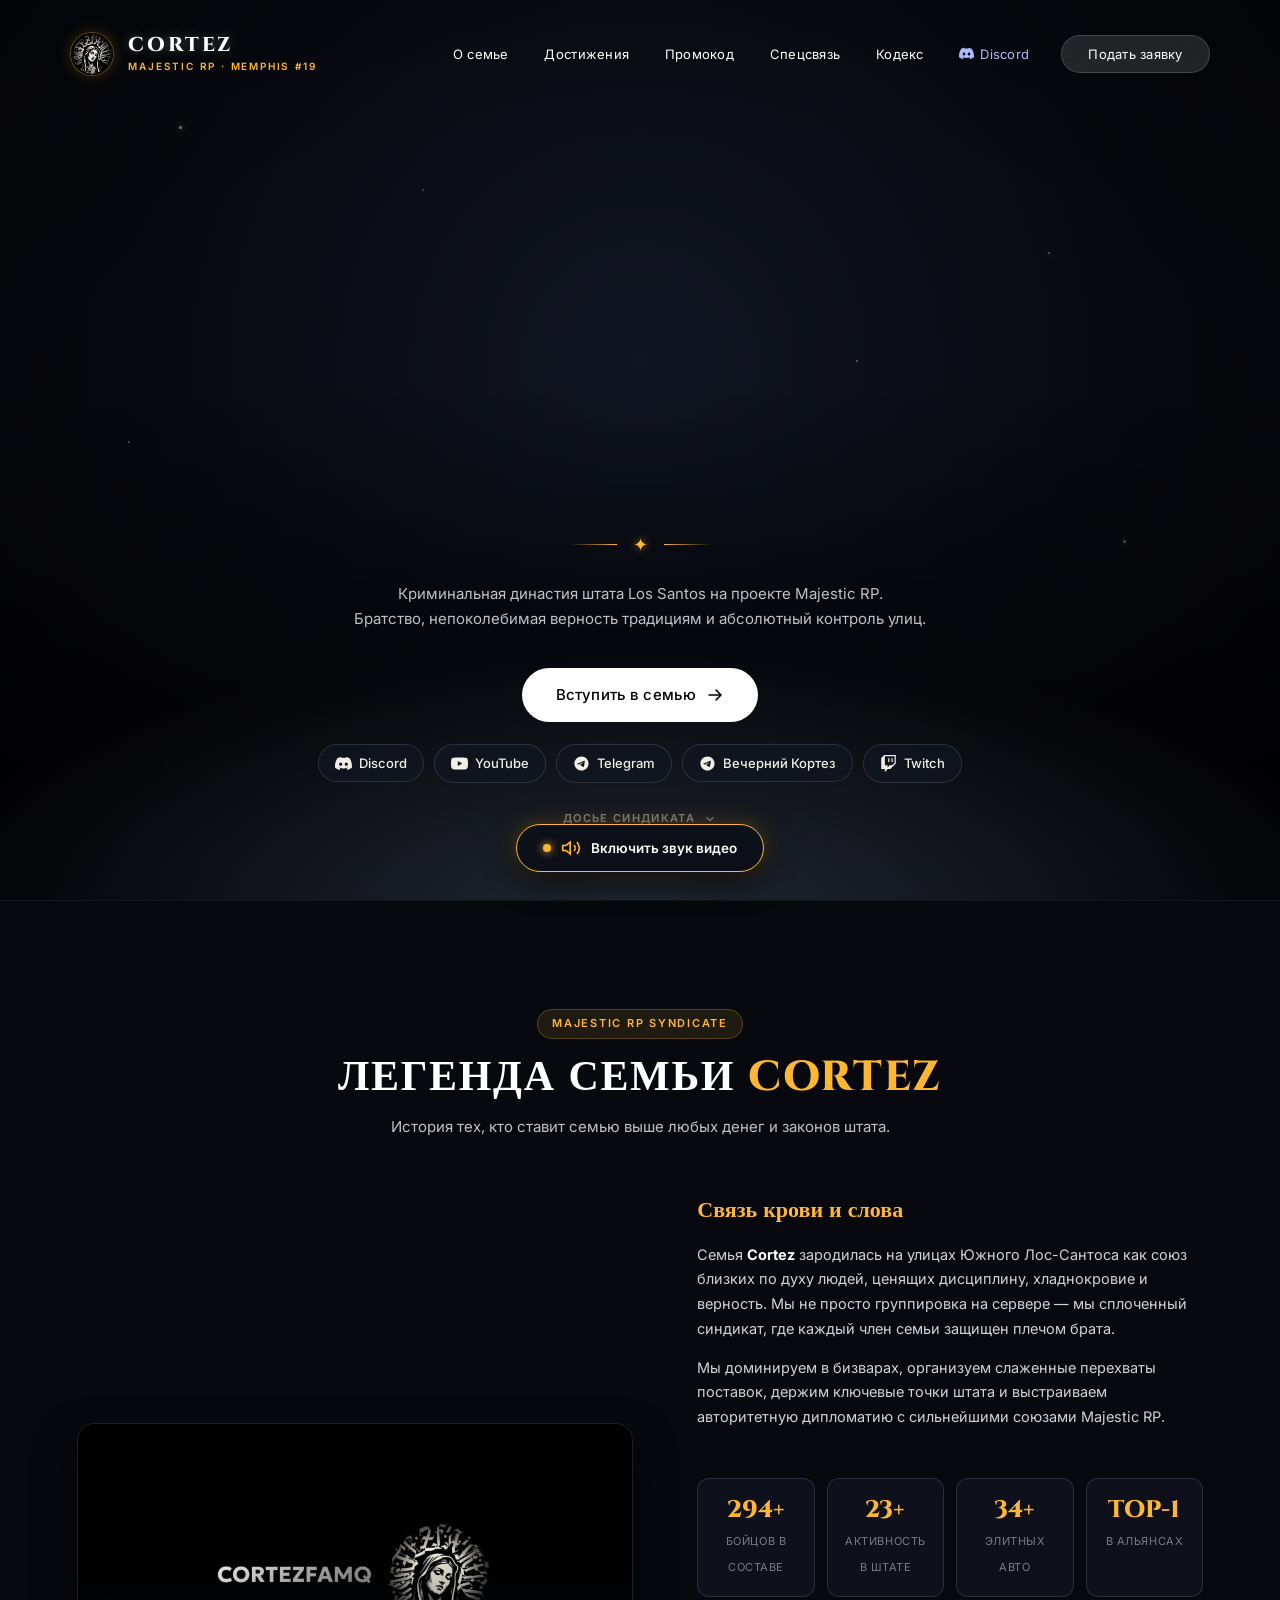
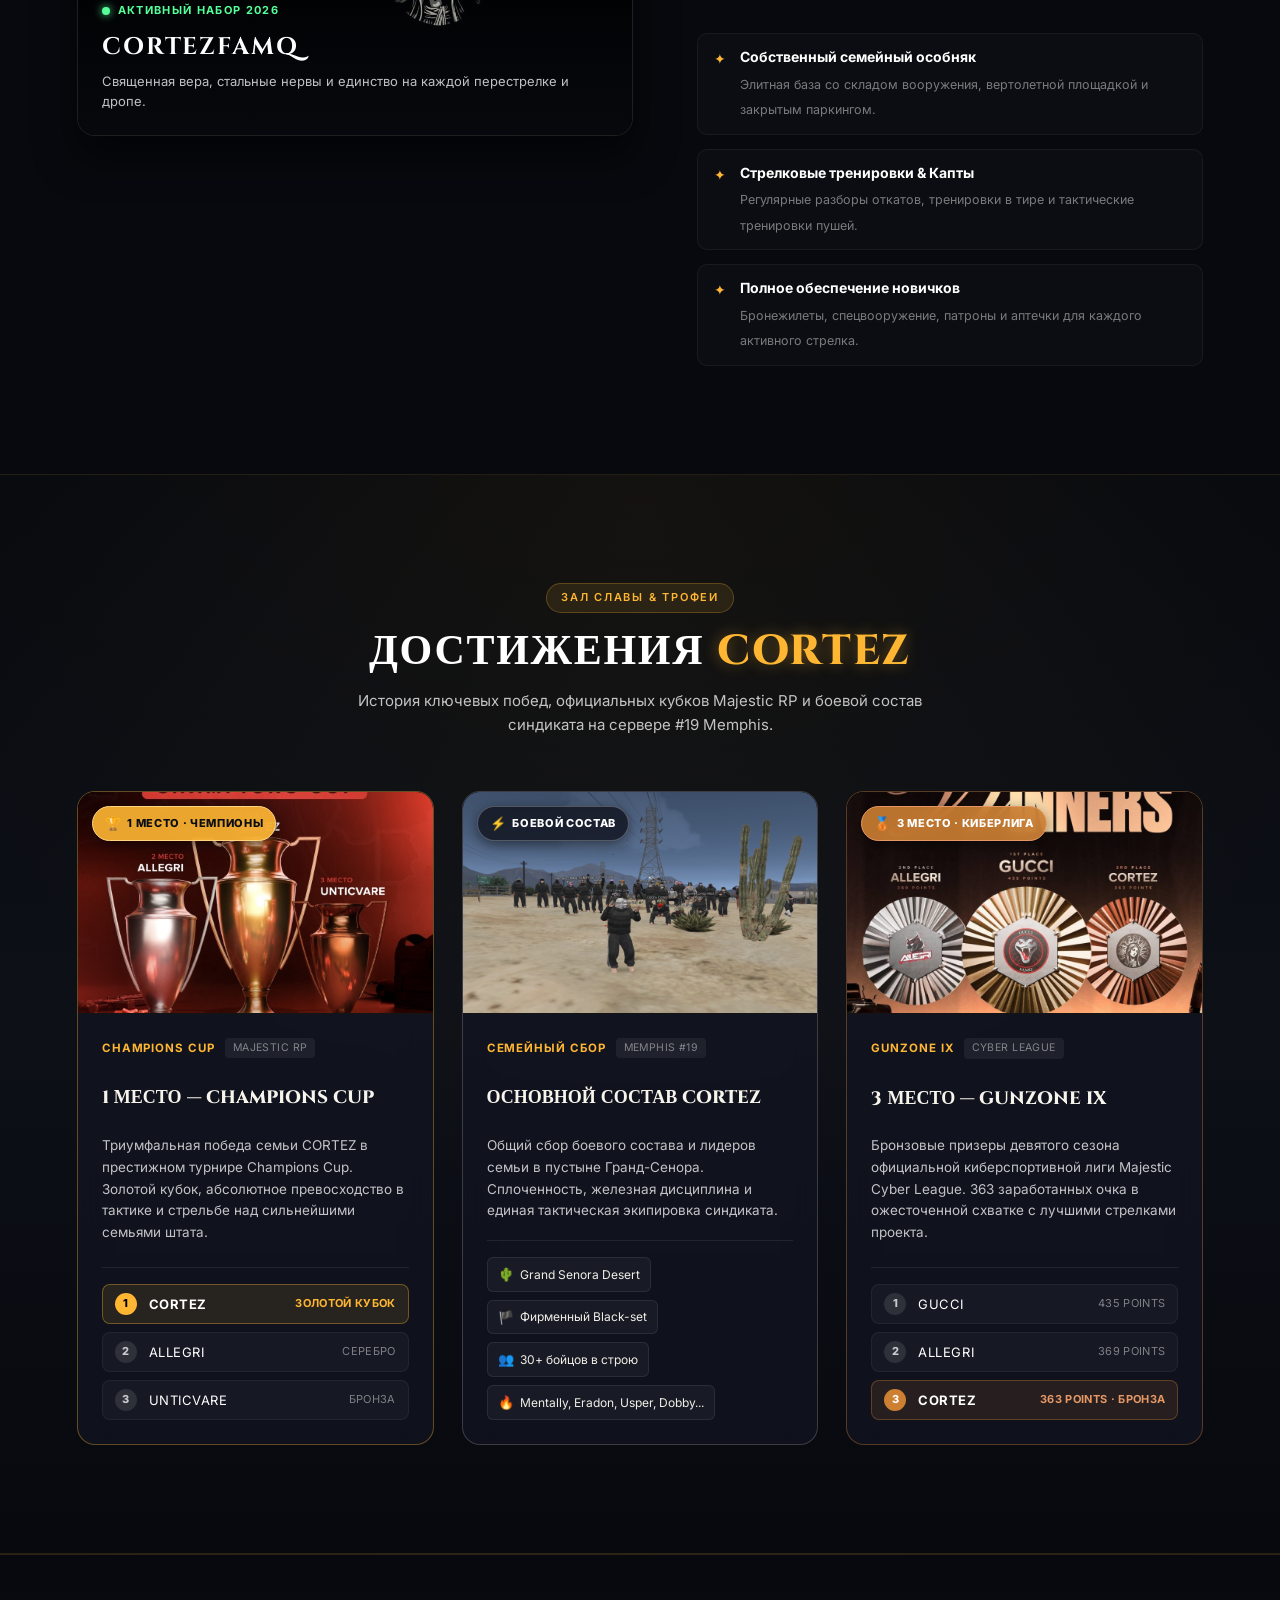
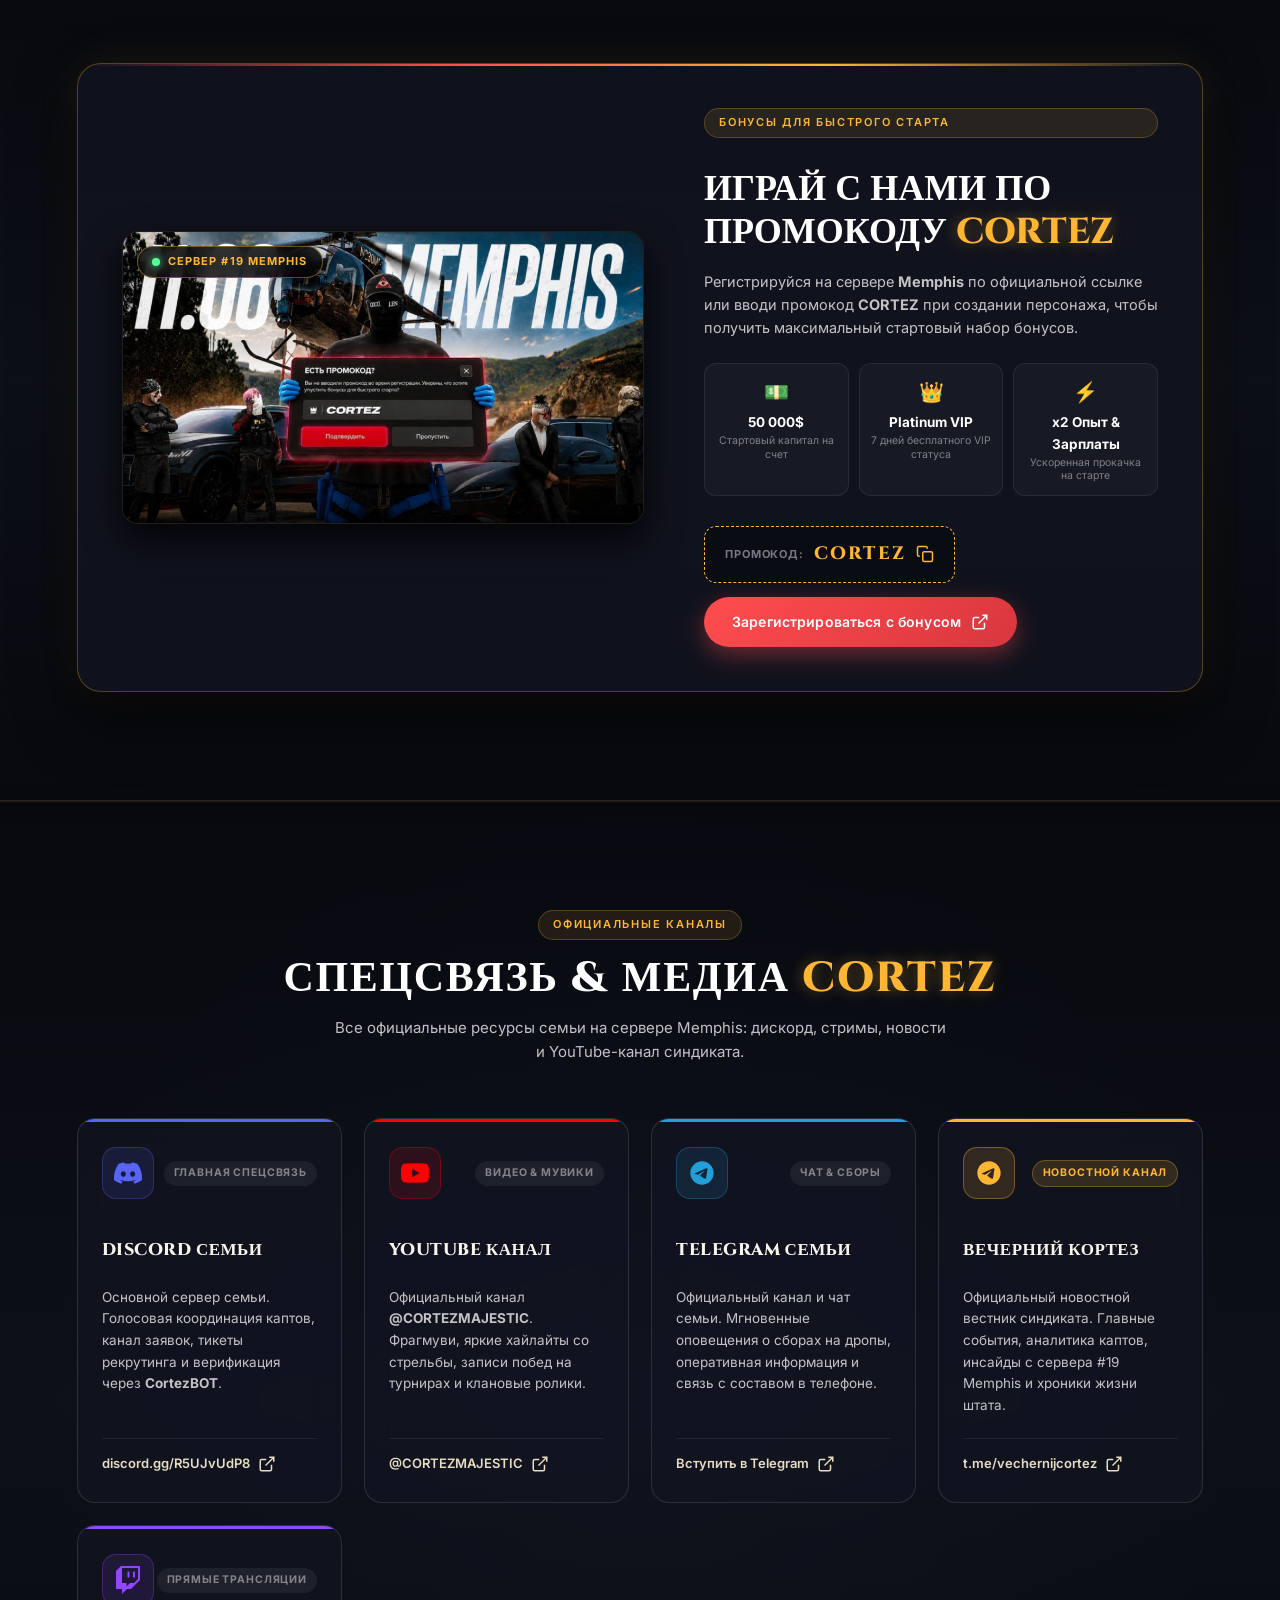
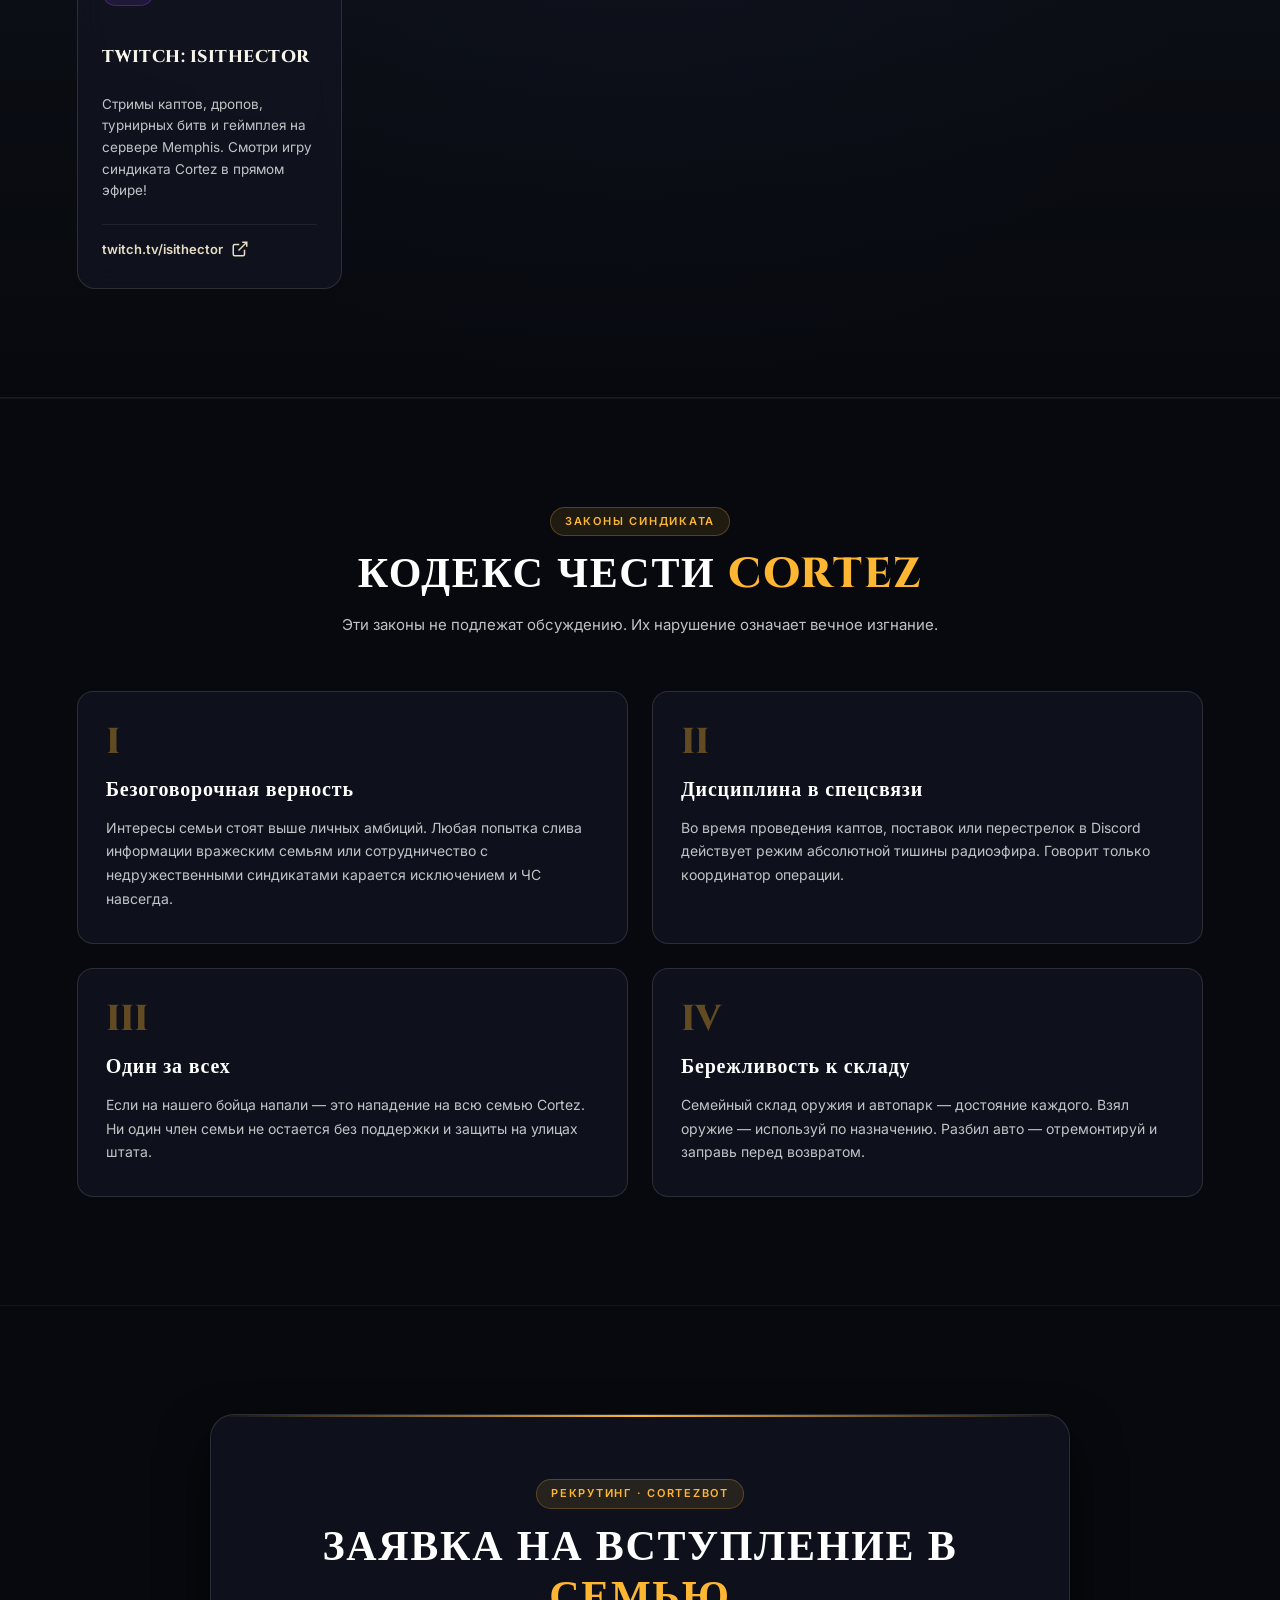
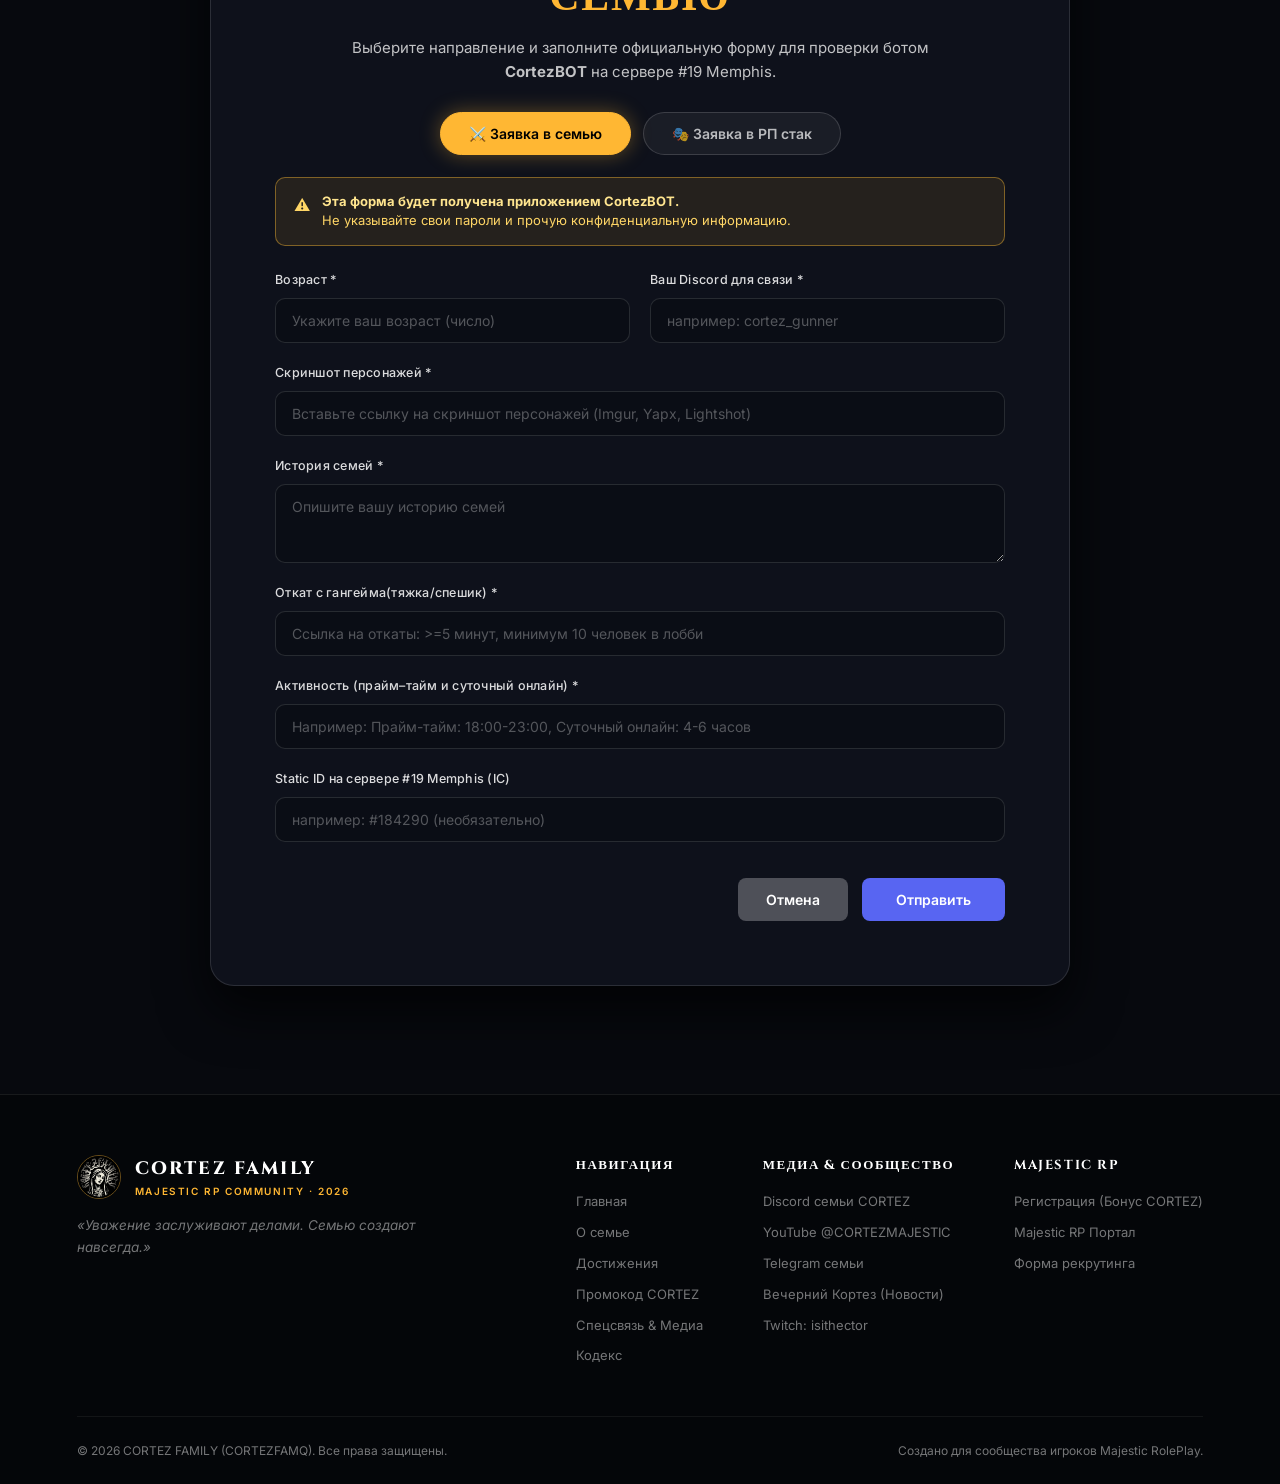
==== commit 17cdee41: "Update active fighters stat to 300+" ====
--- a/index.html
+++ b/index.html
@@ -198,7 +198,7 @@
           <!-- Family Stats Metrics -->
           <div class="stats-row">
             <div class="stat-card">
-              <span class="stat-num" data-count="120">120+</span>
+              <span class="stat-num" data-count="300">300+</span>
               <span class="stat-label">Бойцов в составе</span>
             </div>
             <div class="stat-card">
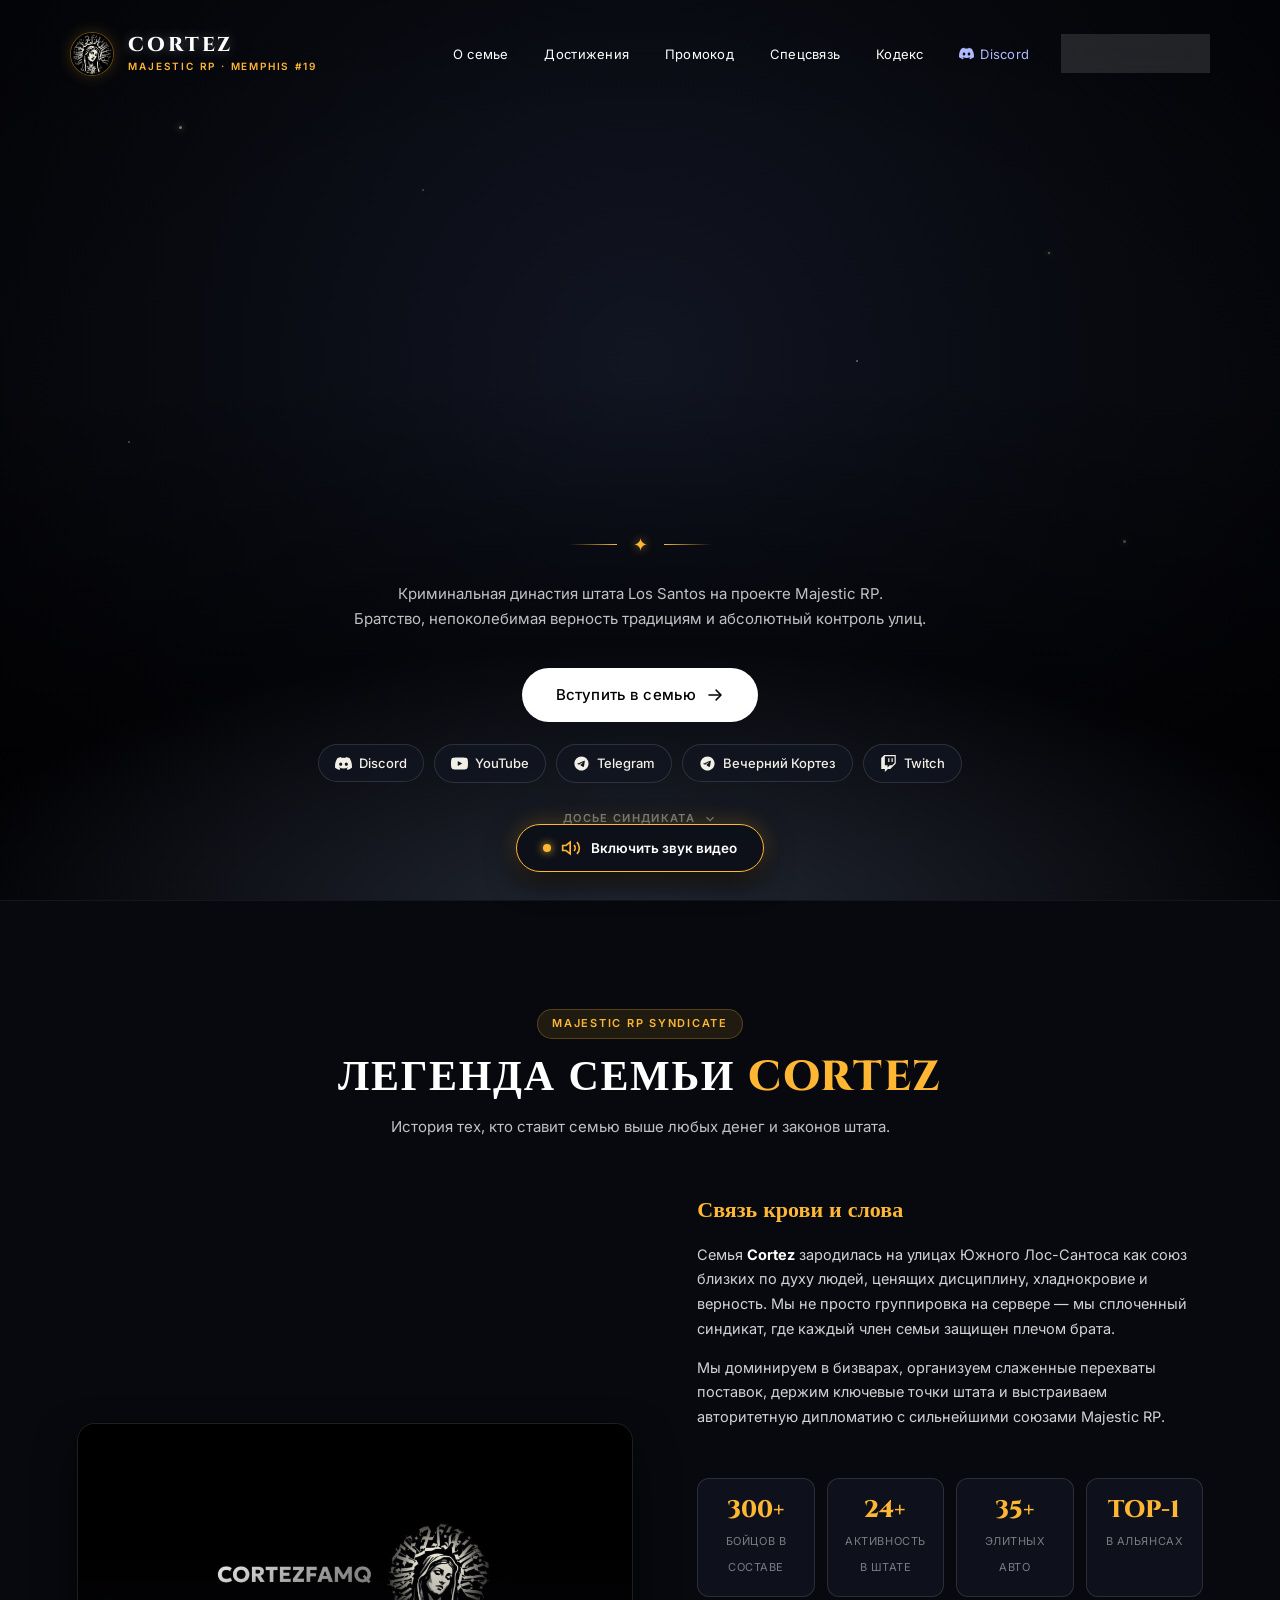
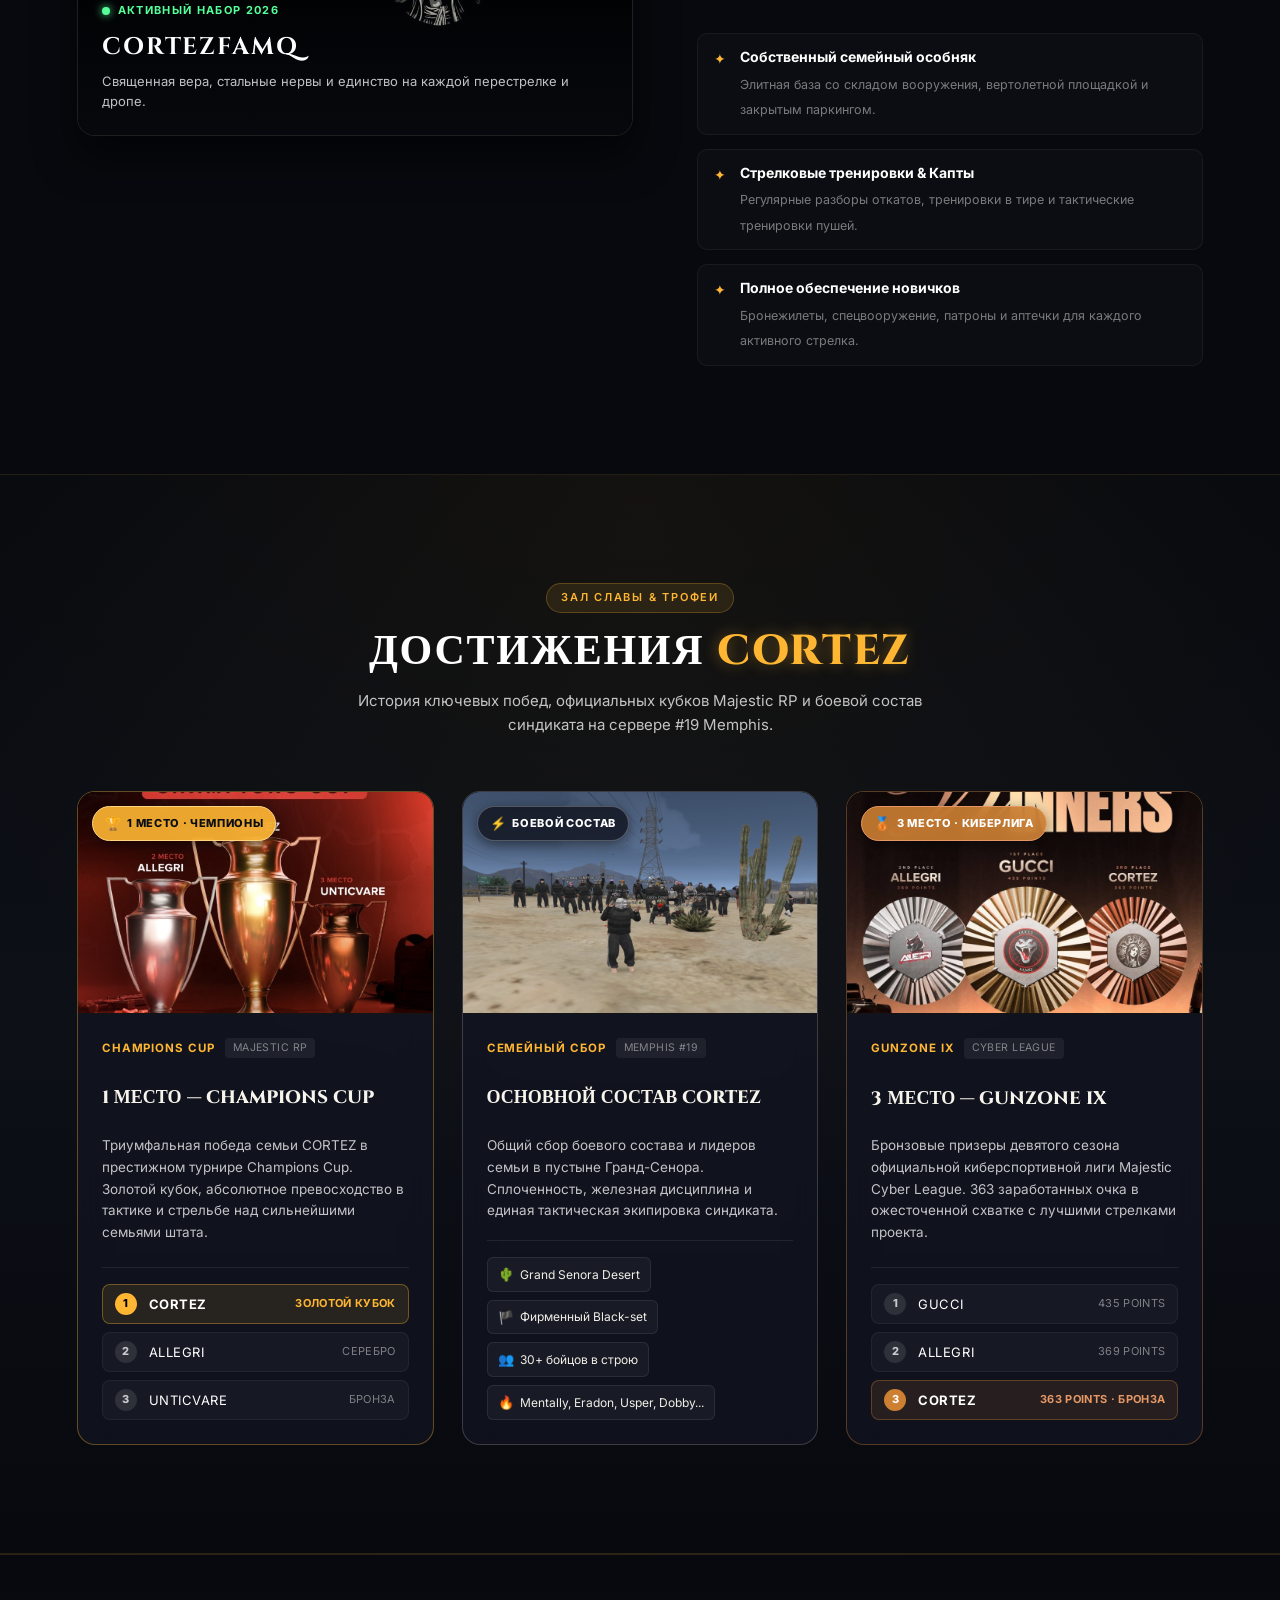
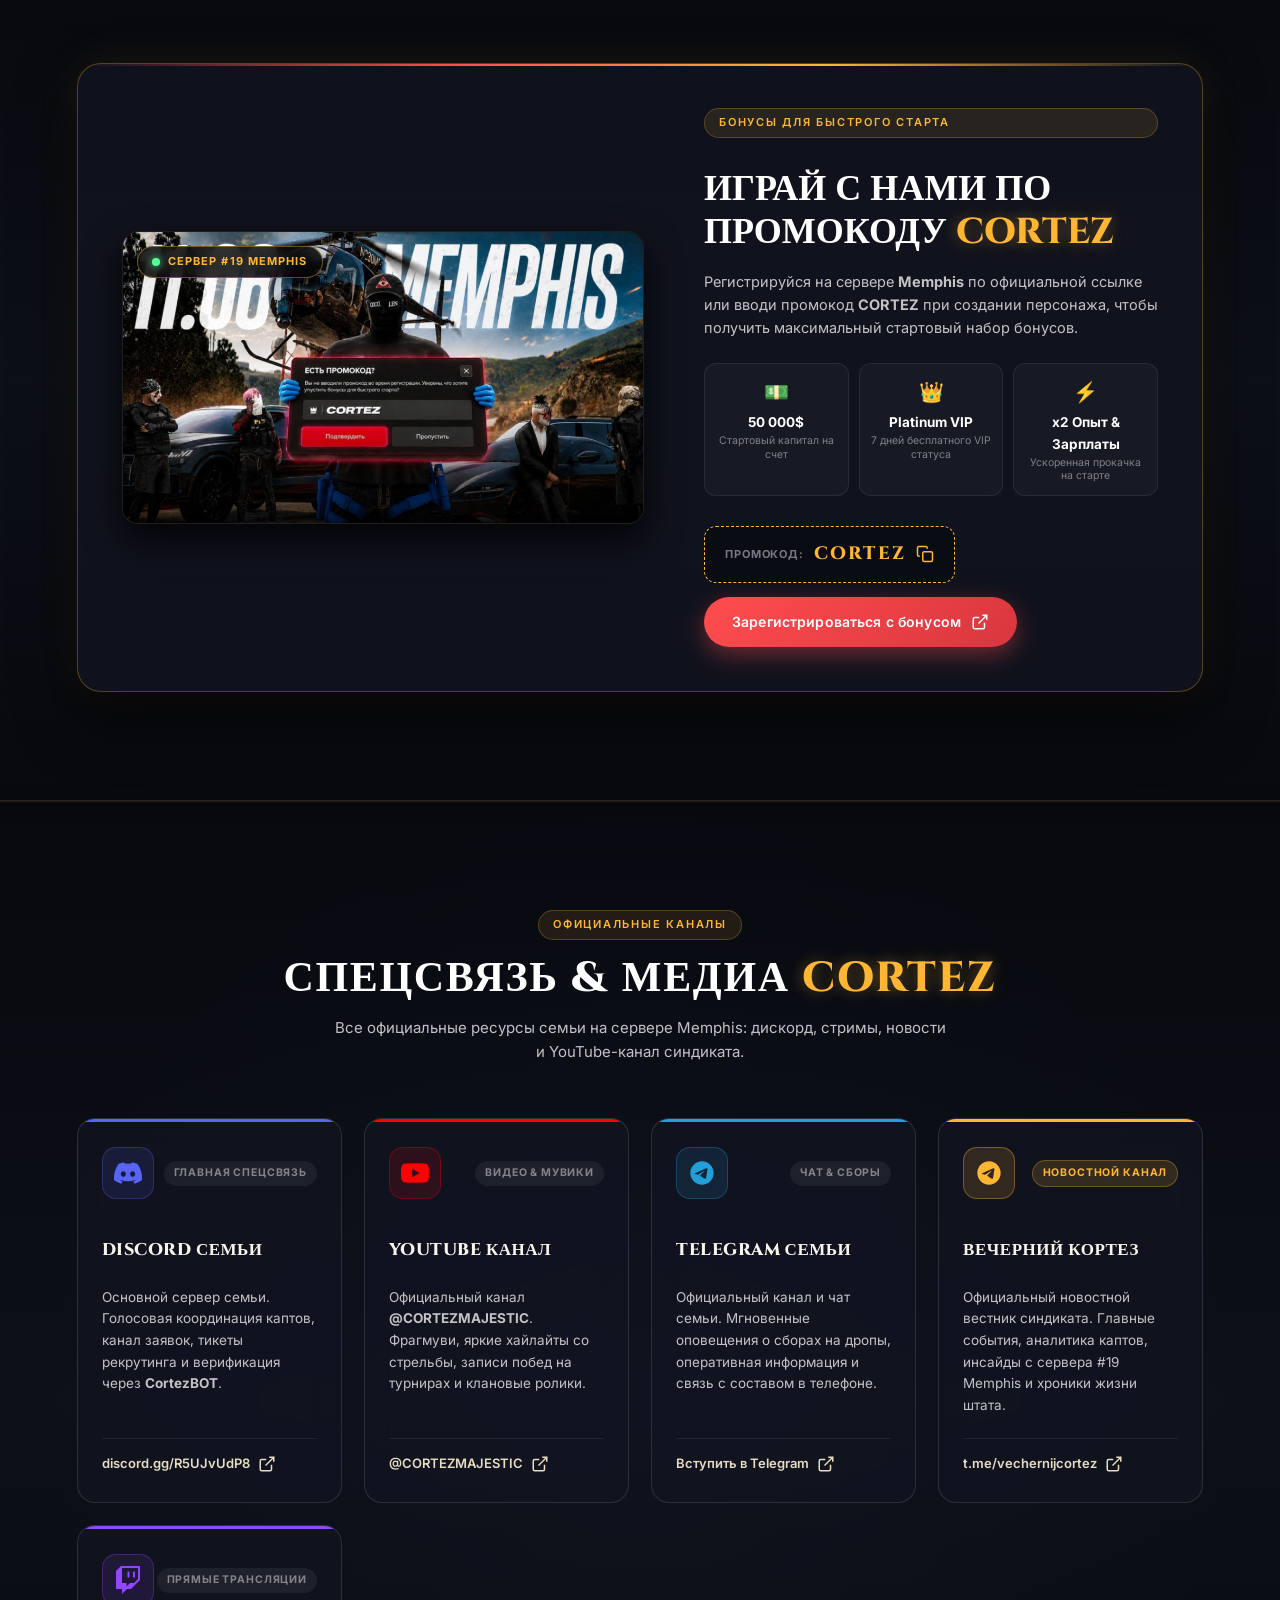
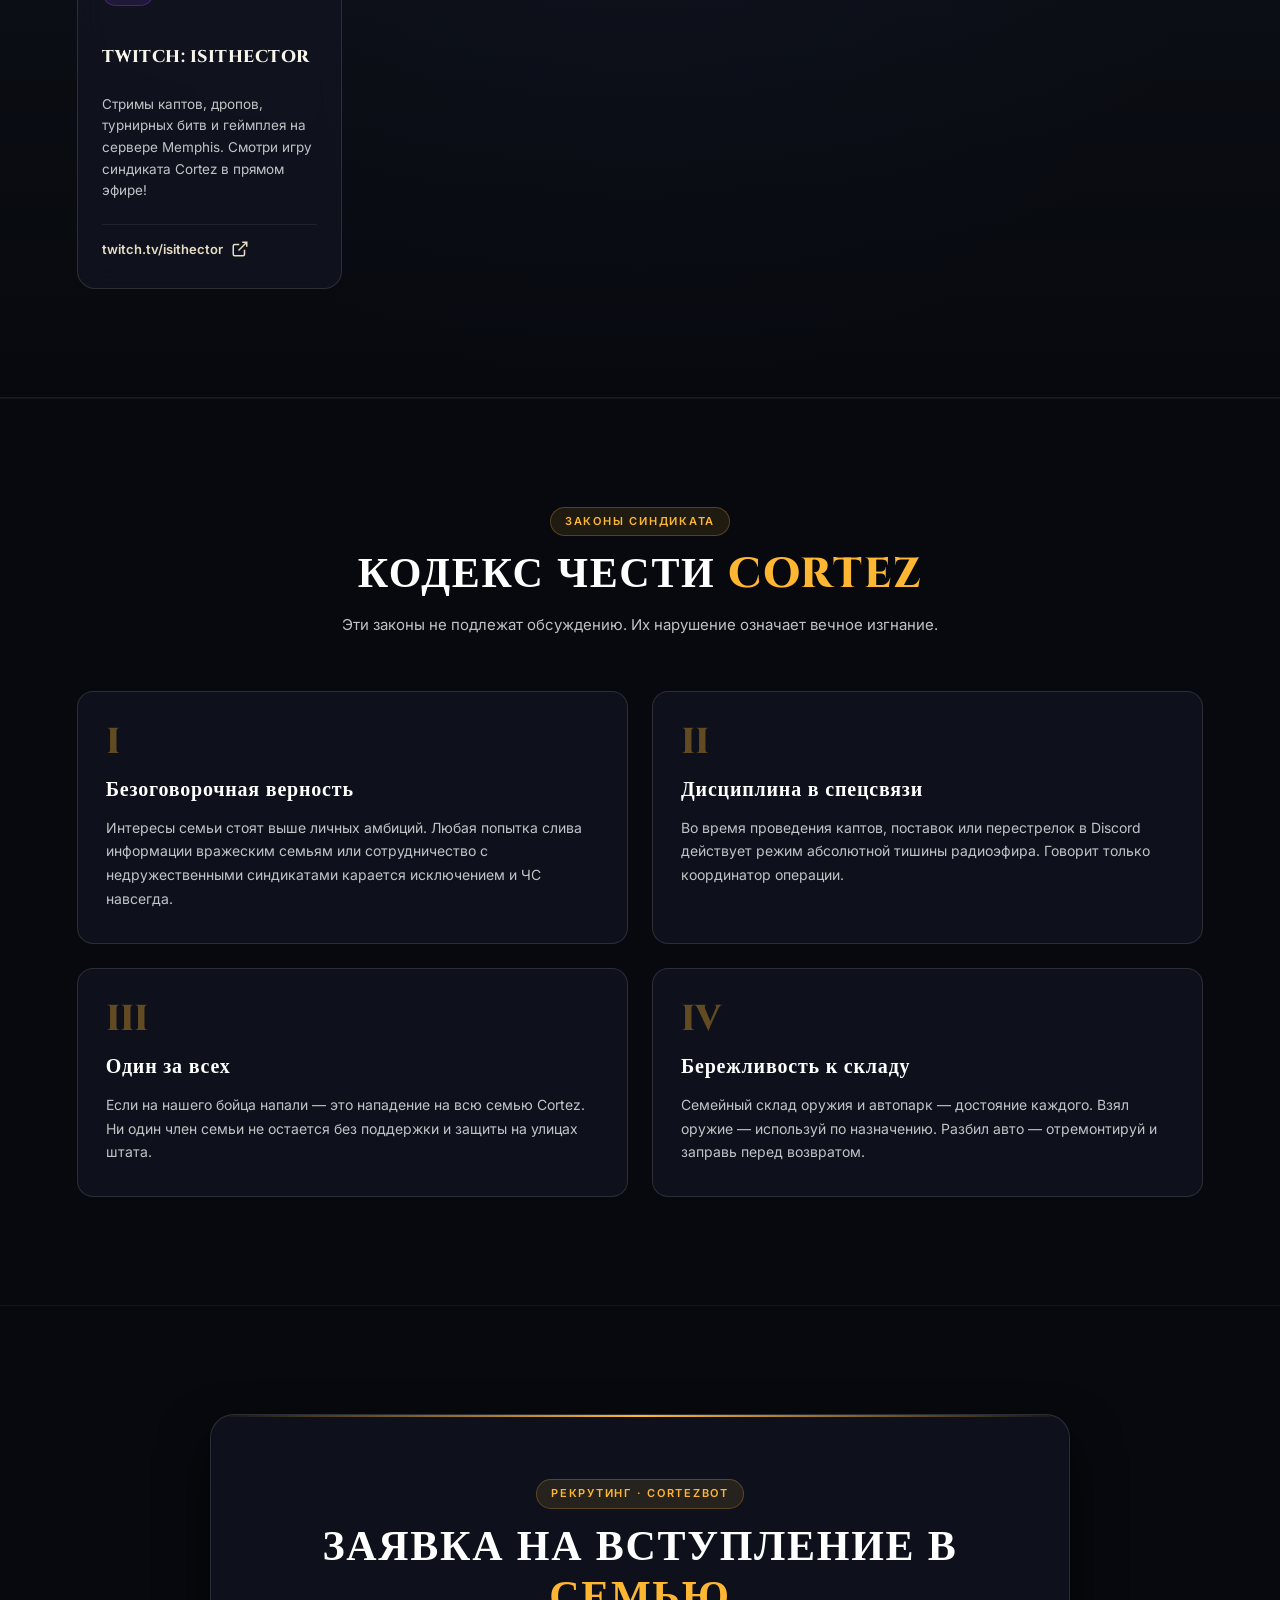
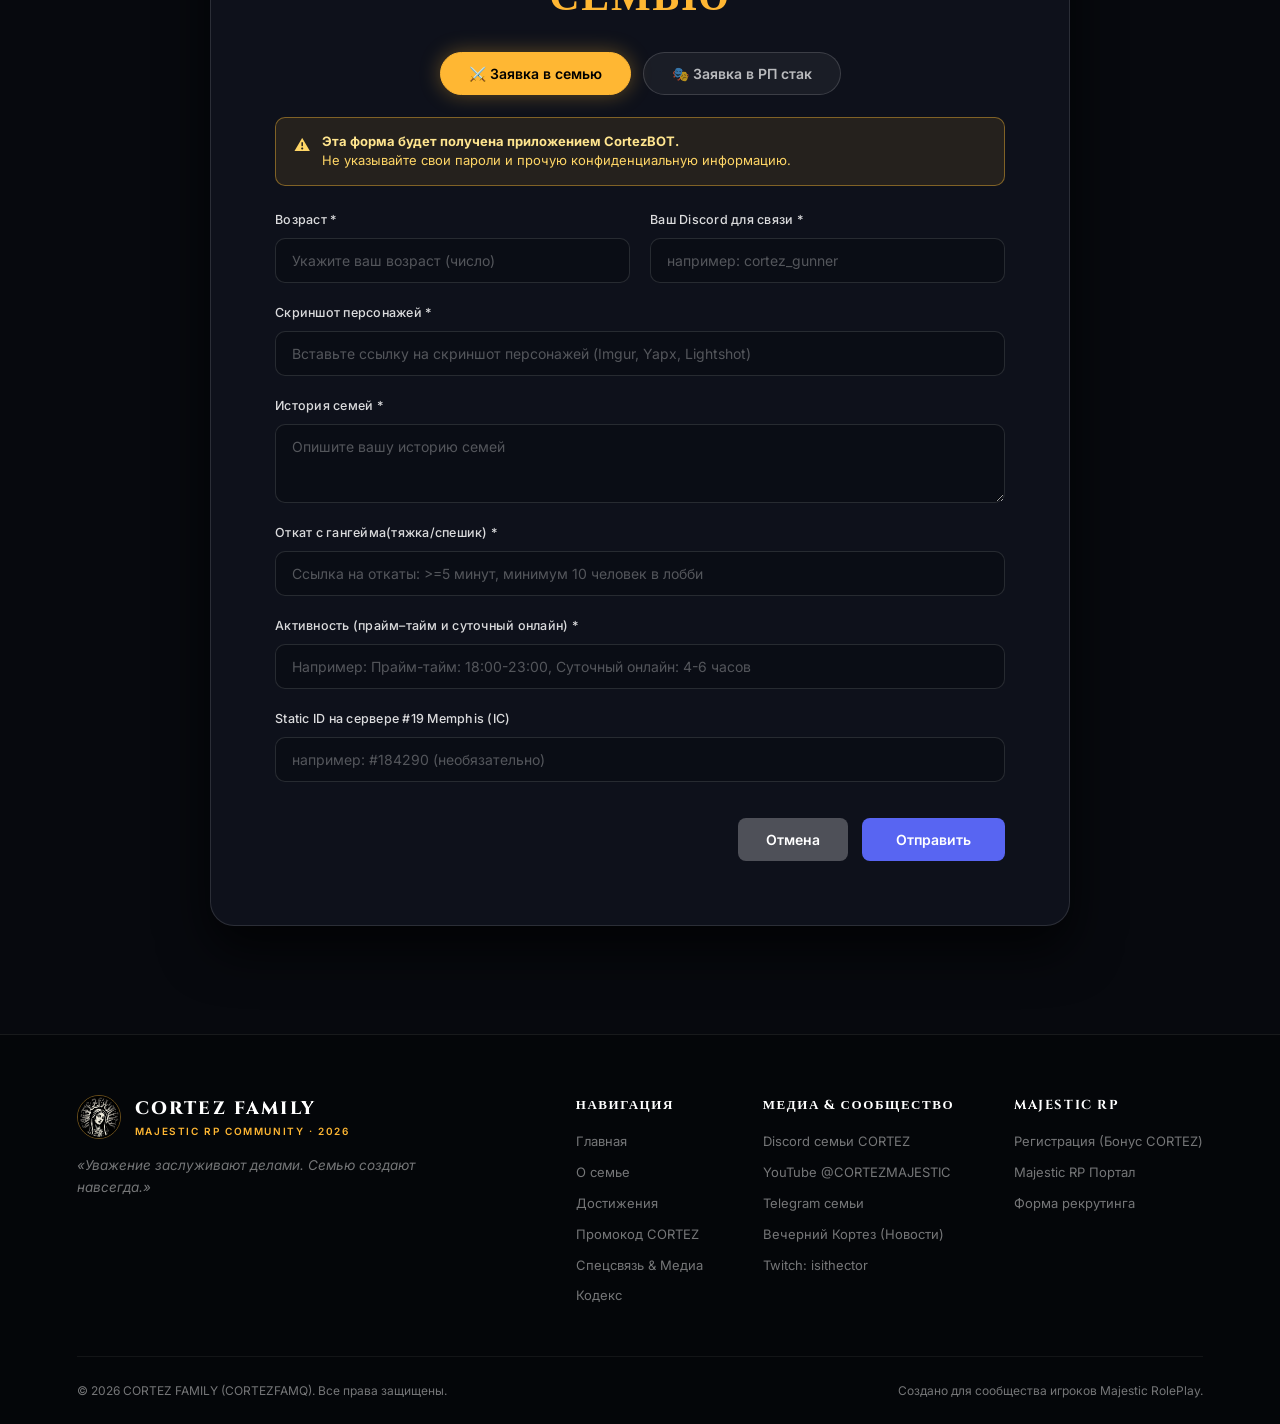
==== commit 3367926c: "Remove subtitle text from apply header per request" ====
--- a/index.html
+++ b/index.html
@@ -675,7 +675,6 @@
         <div class="apply-header">
           <div class="badge-tag">РЕКРУТИНГ · CORTEZBOT</div>
           <h2 class="section-title">ЗАЯВКА НА ВСТУПЛЕНИЕ В <span>СЕМЬЮ</span></h2>
-          <p class="section-lead">Выберите направление и заполните официальную форму для проверки ботом <strong>CortezBOT</strong> на сервере #19 Memphis.</p>
         </div>
 
         <!-- Application Type Switcher Tabs -->
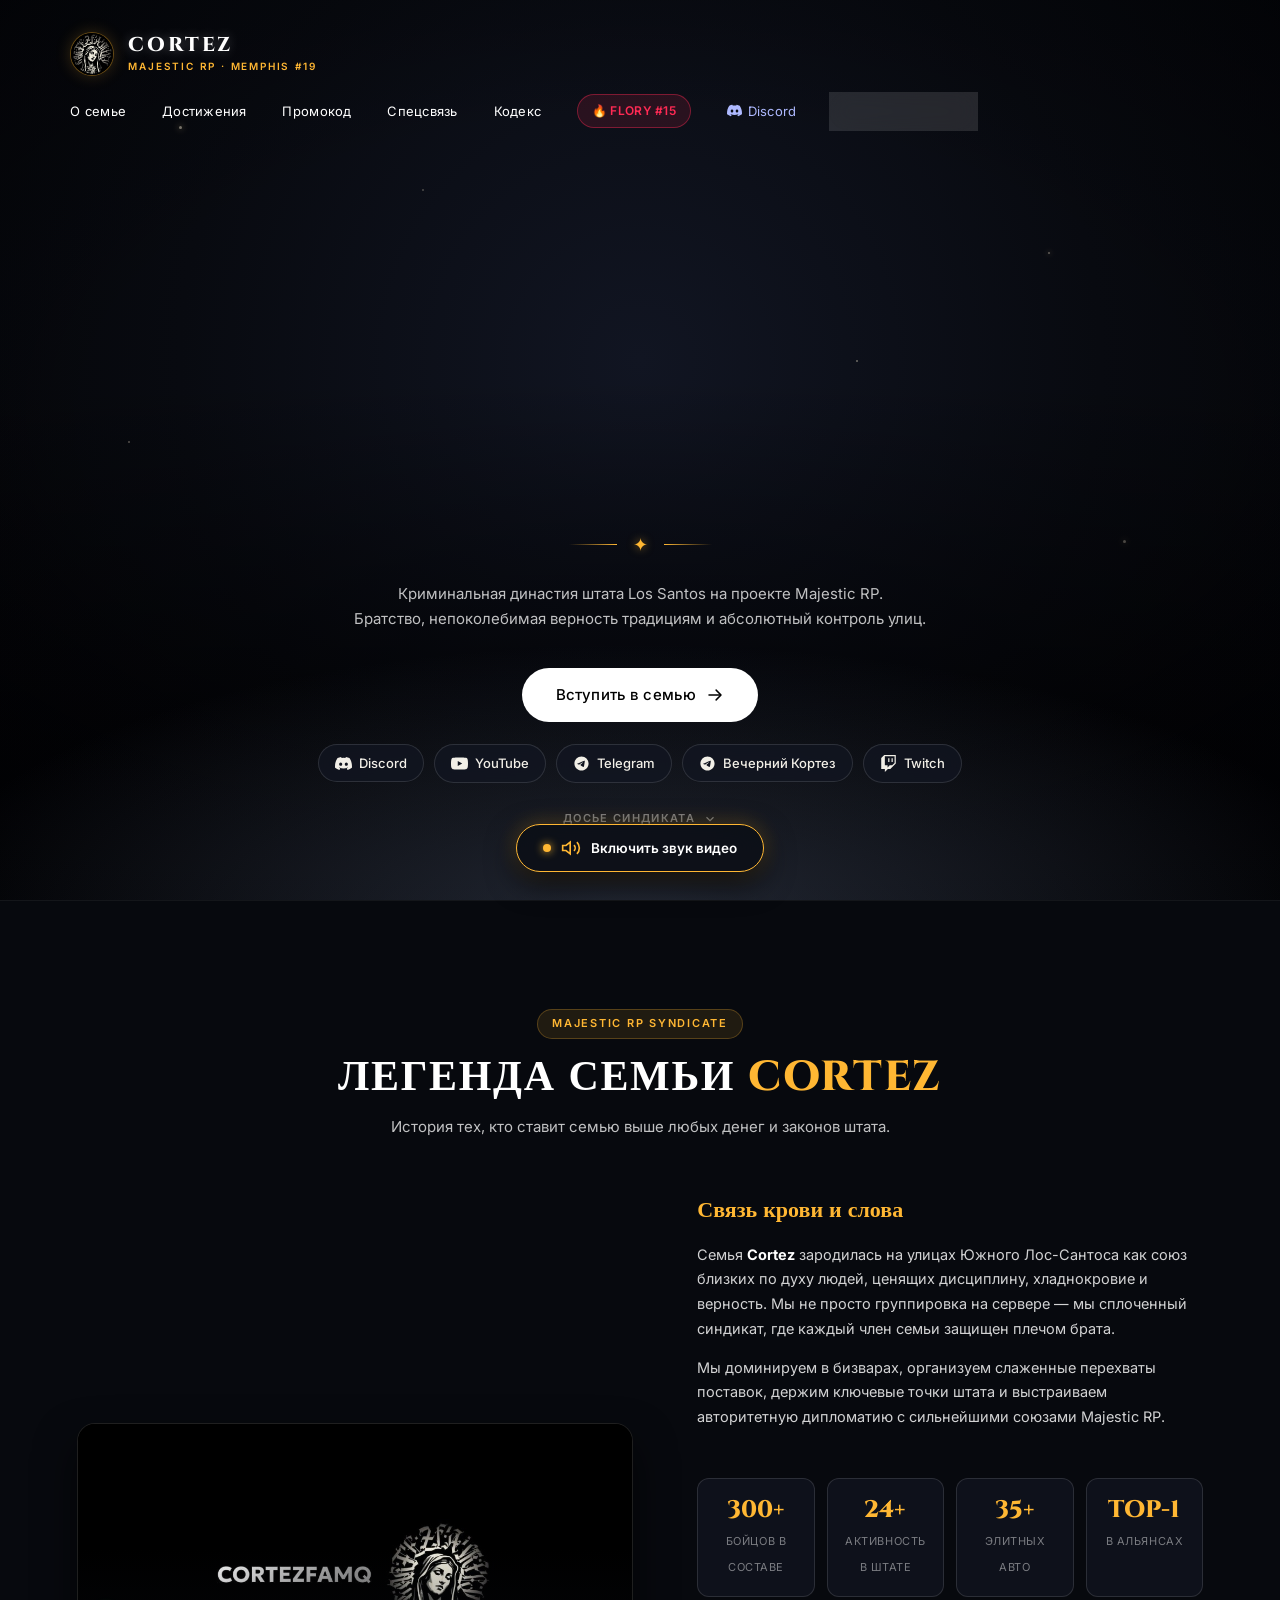
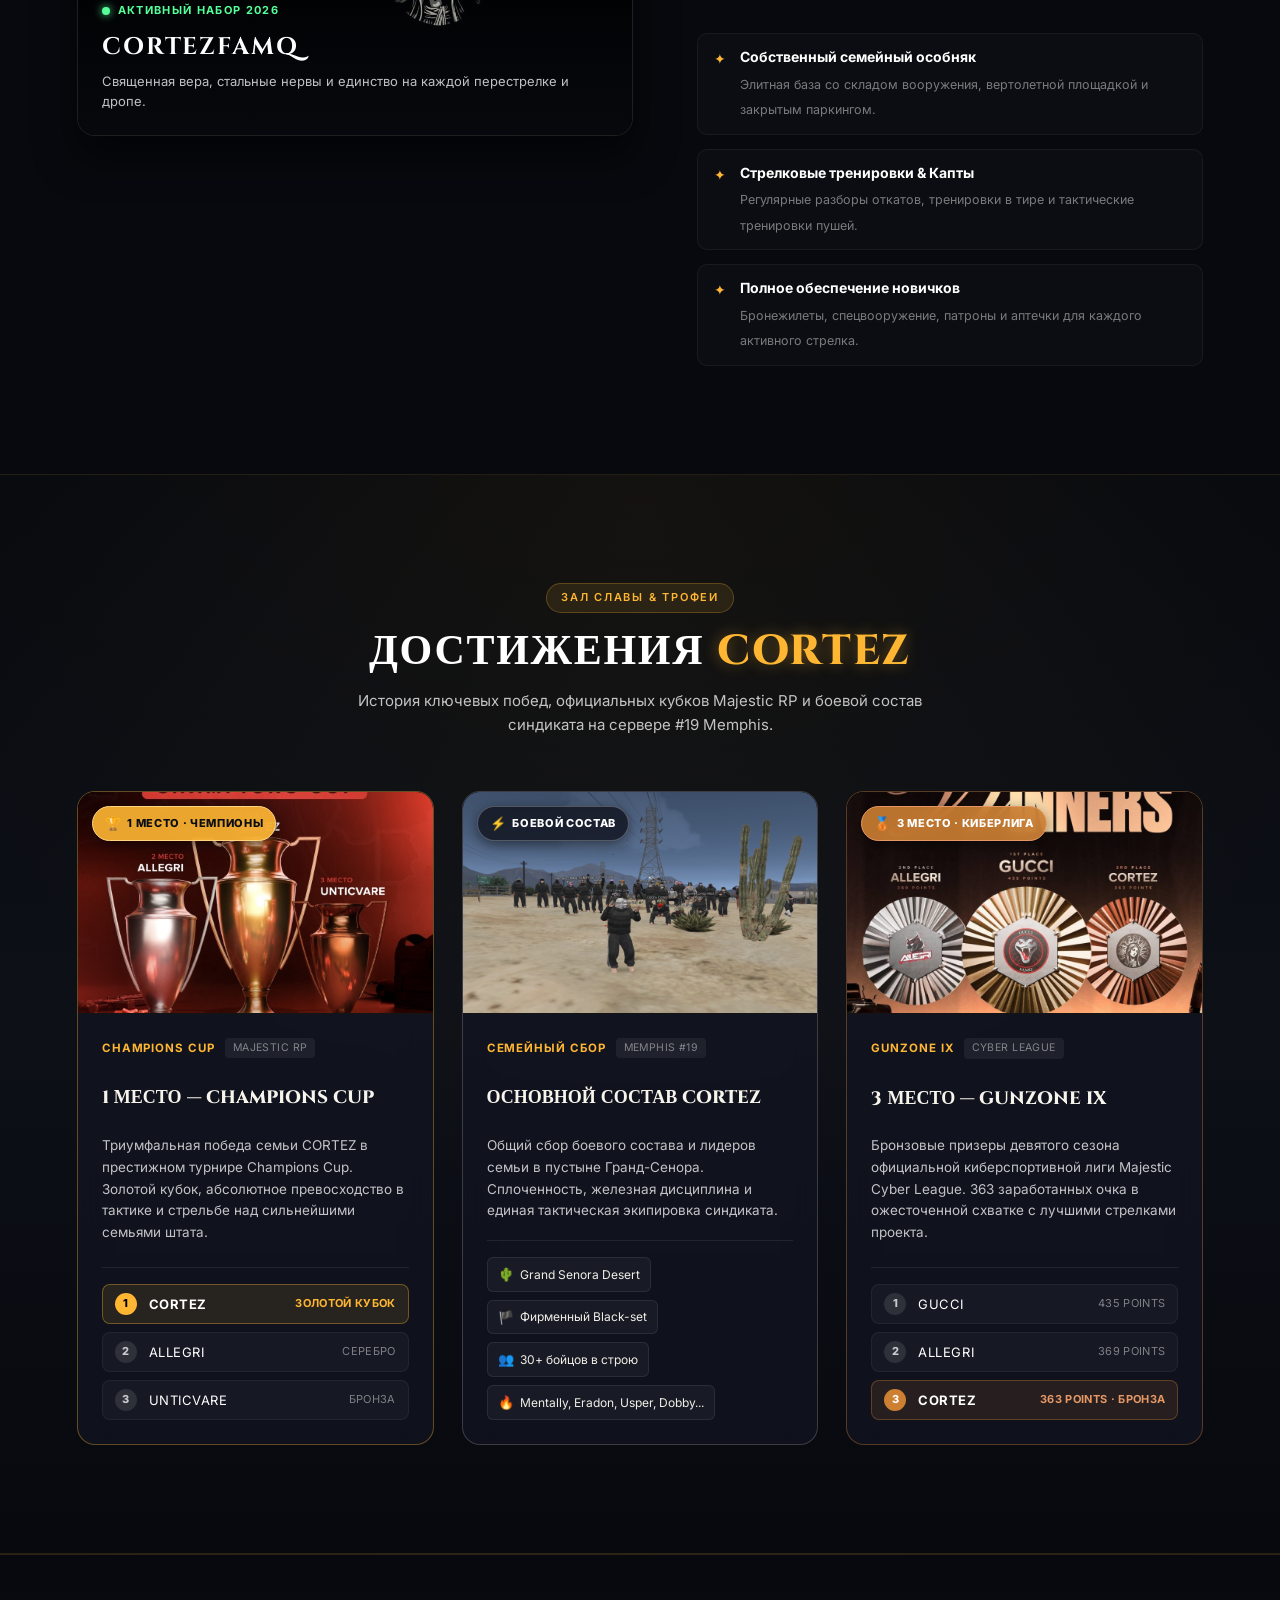
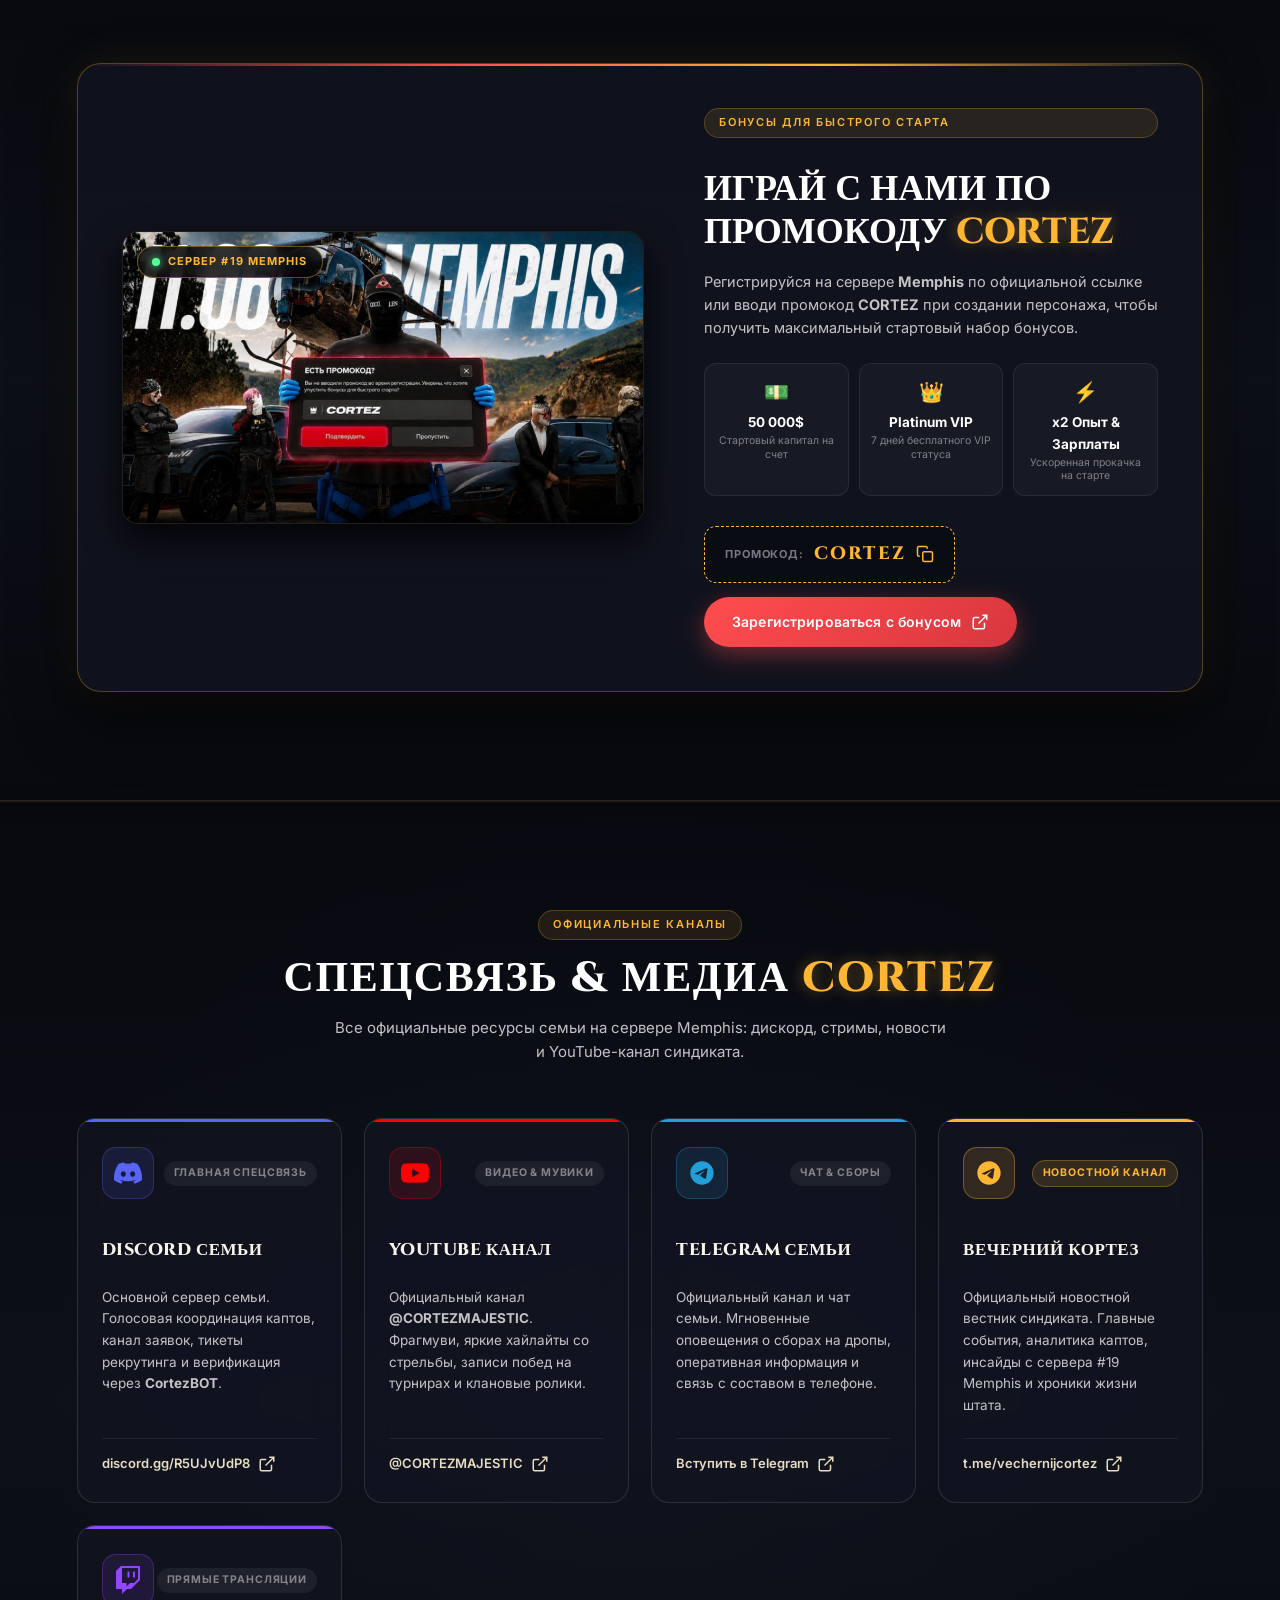
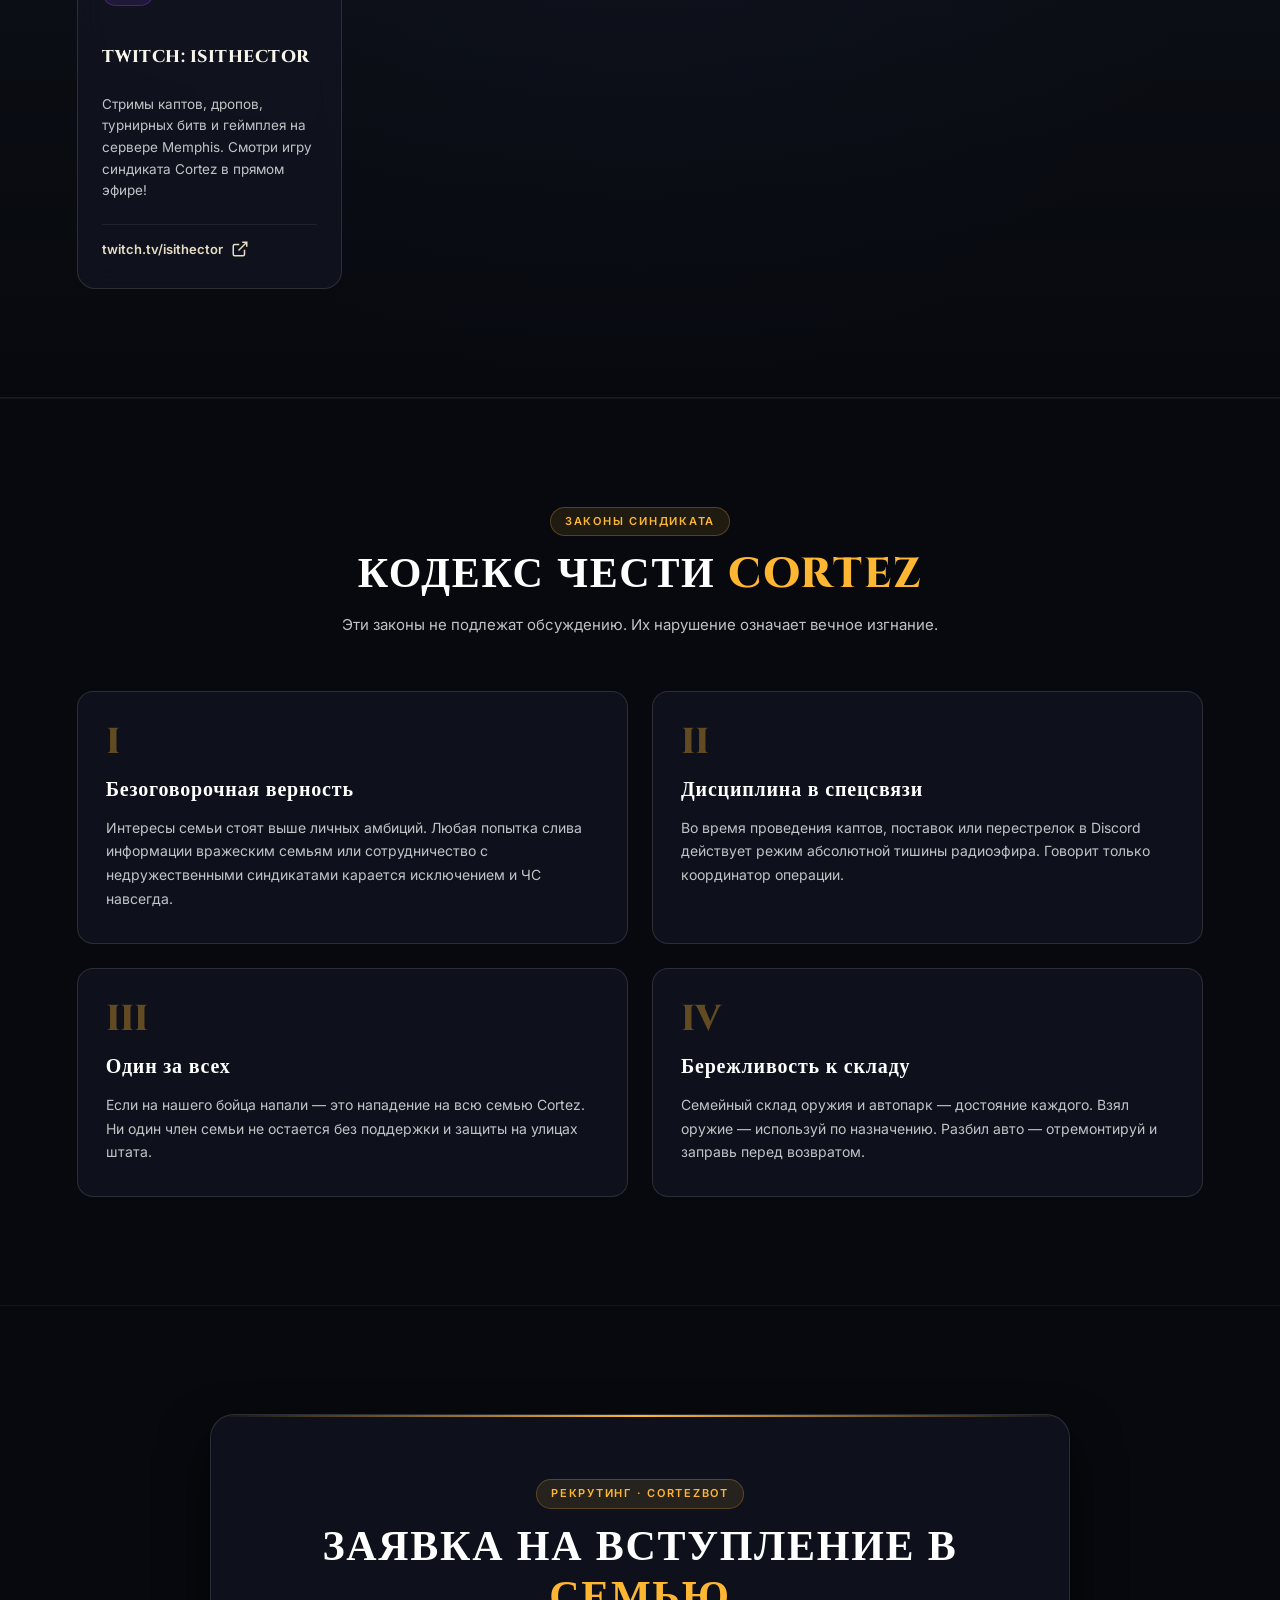
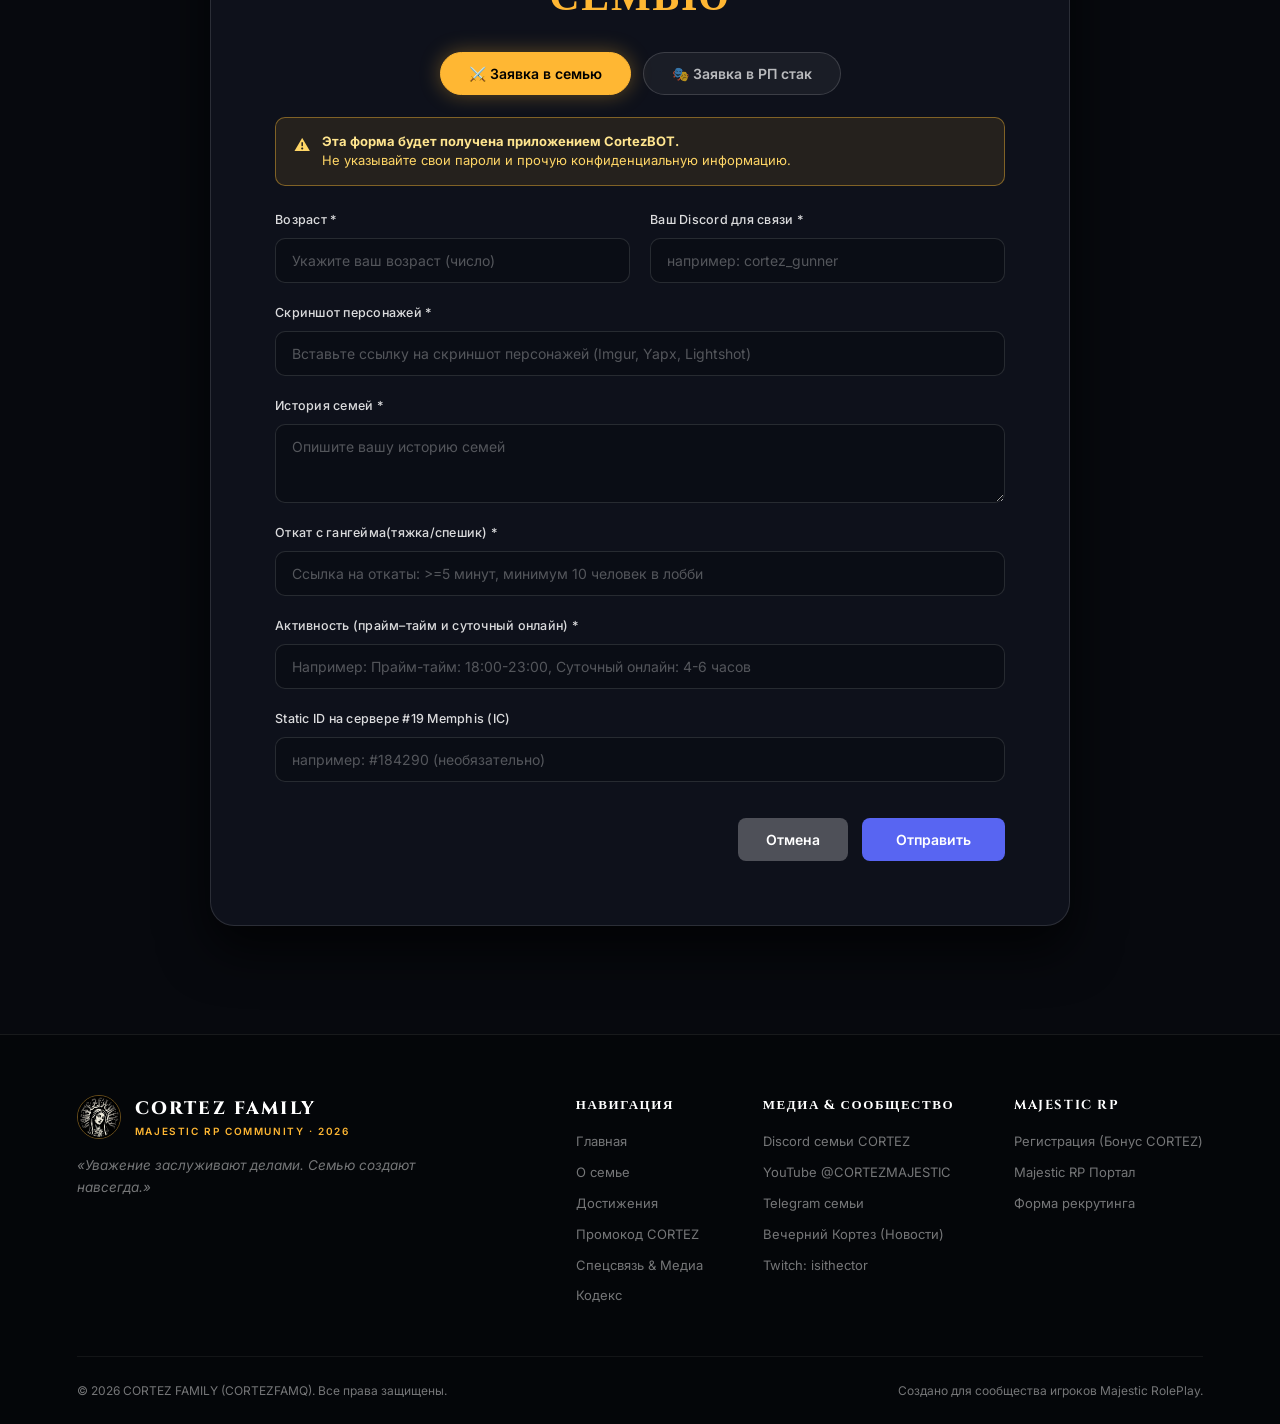
==== commit 87c0edbf: "Create FLORY FAMQ portal for Server #15 Phoenix in flory.html with crimson noir style" ====
--- a/index.html
+++ b/index.html
@@ -78,6 +78,9 @@
           <a href="#promo" class="nav-link">Промокод</a>
           <a href="#socials" class="nav-link">Спецсвязь</a>
           <a href="#code" class="nav-link">Кодекс</a>
+          <a href="flory.html" class="nav-switcher-link" title="Перейти на сайт семьи FLORY FAMQ (Phoenix #15)">
+            <span>🔥 FLORY #15</span>
+          </a>
           <a href="https://discord.gg/R5UJvUdP8" target="_blank" rel="noopener noreferrer" class="nav-link discord-link">
             <svg width="15" height="15" viewBox="0 0 24 24" fill="currentColor">
               <path d="M20.317 4.37a19.791 19.791 0 0 0-4.885-1.515.074.074 0 0 0-.079.037c-.21.375-.444.864-.608 1.25a18.27 18.27 0 0 0-5.487 0 12.64 12.64 0 0 0-.617-1.25.077.077 0 0 0-.079-.037A19.736 19.736 0 0 0 3.677 4.37a.07.07 0 0 0-.032.027C.533 9.046-.32 13.58.099 18.057a.082.082 0 0 0 .031.057 19.9 19.9 0 0 0 5.993 3.03.078.078 0 0 0 .084-.028c.462-.63.874-1.295 1.226-1.994.021-.041.001-.09-.041-.106a13.107 13.107 0 0 1-1.872-.892.077.077 0 0 1-.008-.128 10.2 10.2 0 0 0 .372-.292.074.074 0 0 1 .077-.01c3.929 1.793 8.18 1.793 12.061 0a.074.074 0 0 1 .078.01c.12.098.246.198.373.292a.077.077 0 0 1-.006.127 12.299 12.299 0 0 1-1.873.894.077.077 0 0 0-.041.107c.36.698.772 1.362 1.225 1.993a.076.076 0 0 0 .084.028 19.839 19.839 0 0 0 6.002-3.03.077.077 0 0 0 .032-.054c.5-5.177-.838-9.674-3.549-13.66a.061.061 0 0 0-.031-.028zM8.02 15.33c-1.183 0-2.157-1.085-2.157-2.419 0-1.333.956-2.419 2.157-2.419 1.21 0 2.176 1.096 2.157 2.42 0 1.333-.956 2.418-2.157 2.418zm7.975 0c-1.183 0-2.157-1.085-2.157-2.419 0-1.333.955-2.419 2.157-2.419 1.21 0 2.176 1.096 2.157 2.42 0 1.333-.946 2.418-2.157 2.418z"/>
--- a/style.css
+++ b/style.css
@@ -454,6 +454,27 @@
   background: #ffffff;
   border-radius: 2px;
   transition: transform 0.3s ease, opacity 0.3s ease;
+}
+
+.nav-switcher-link {
+  display: inline-flex;
+  align-items: center;
+  gap: 6px;
+  font-size: 12px;
+  font-weight: 600;
+  padding: 6px 14px;
+  border-radius: 999px;
+  background: rgba(255, 42, 84, 0.12);
+  border: 1px solid rgba(255, 42, 84, 0.4);
+  color: #FF2A54 !important;
+  transition: all var(--transition-fast);
+  text-decoration: none;
+}
+
+.nav-switcher-link:hover {
+  background: rgba(255, 42, 84, 0.25);
+  box-shadow: 0 0 14px rgba(255, 42, 84, 0.4);
+  transform: translateY(-1px);
 }
 
 /* ==========================================================================
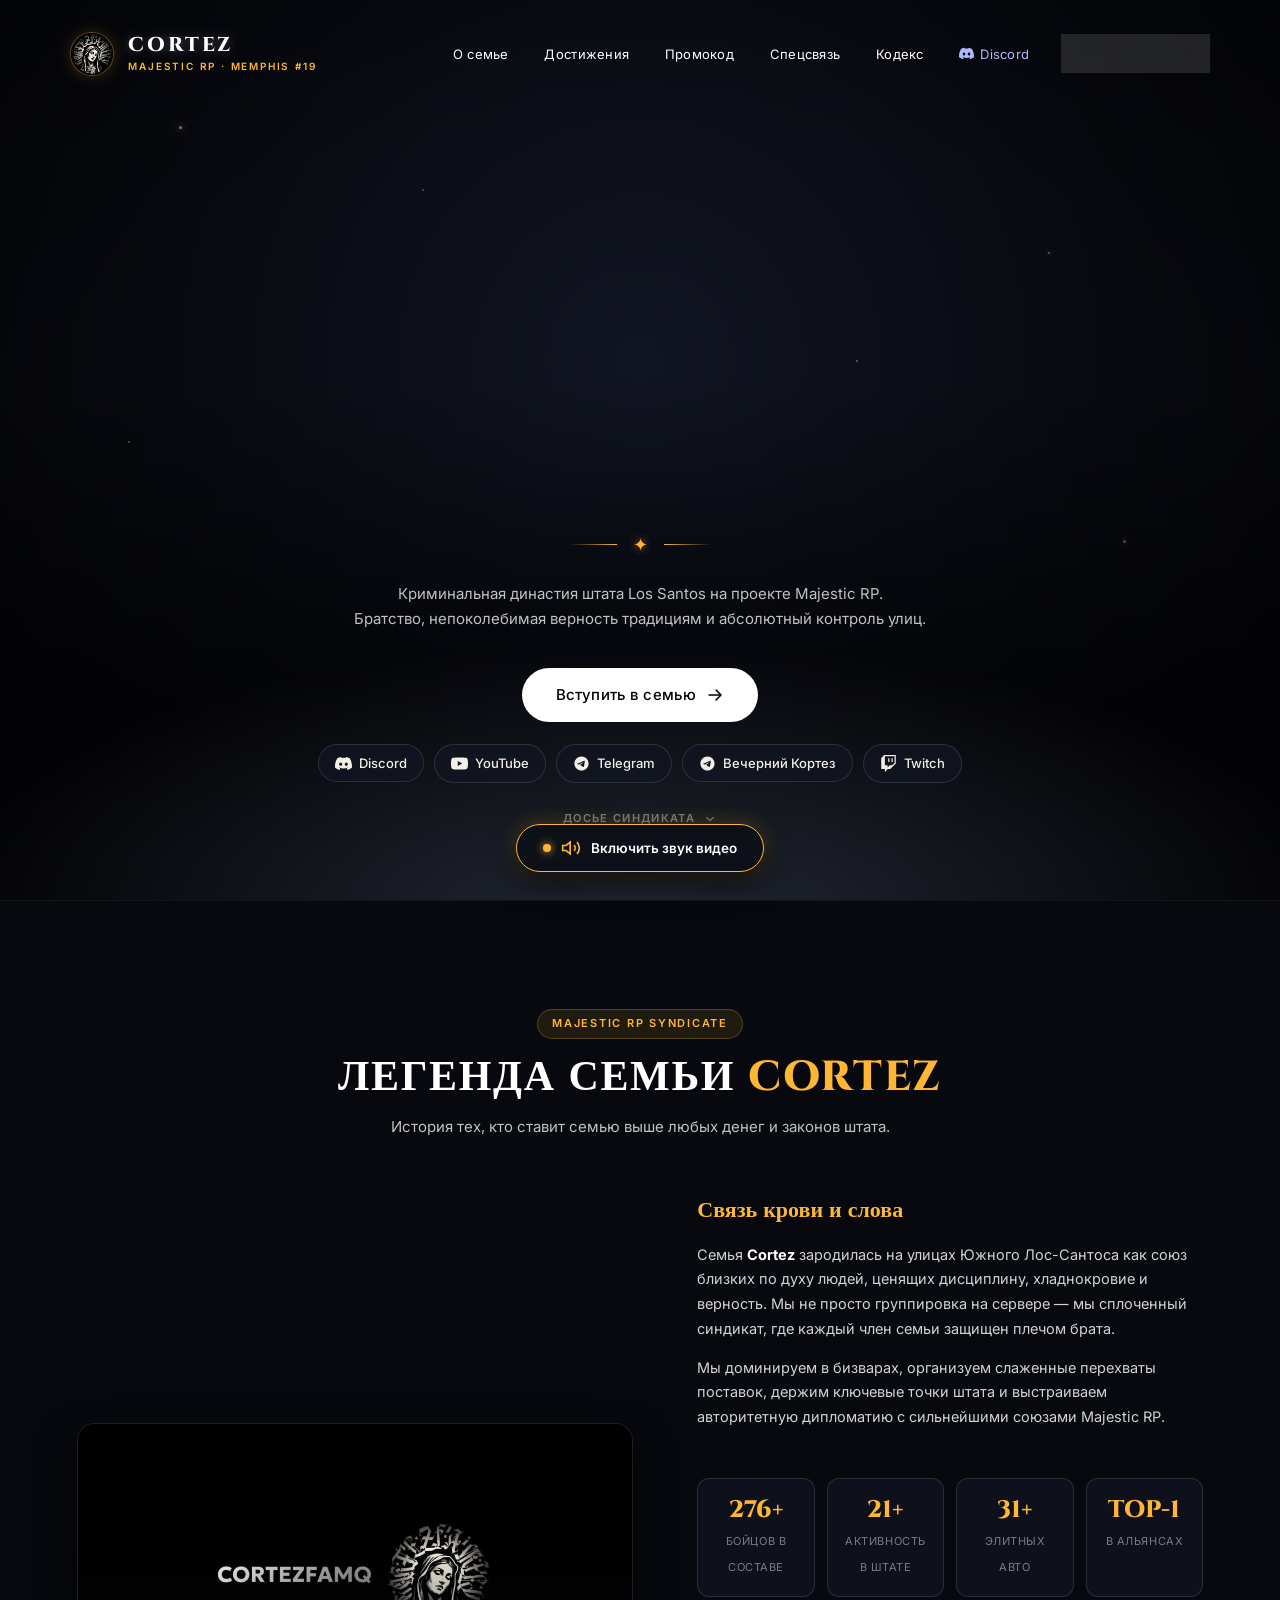
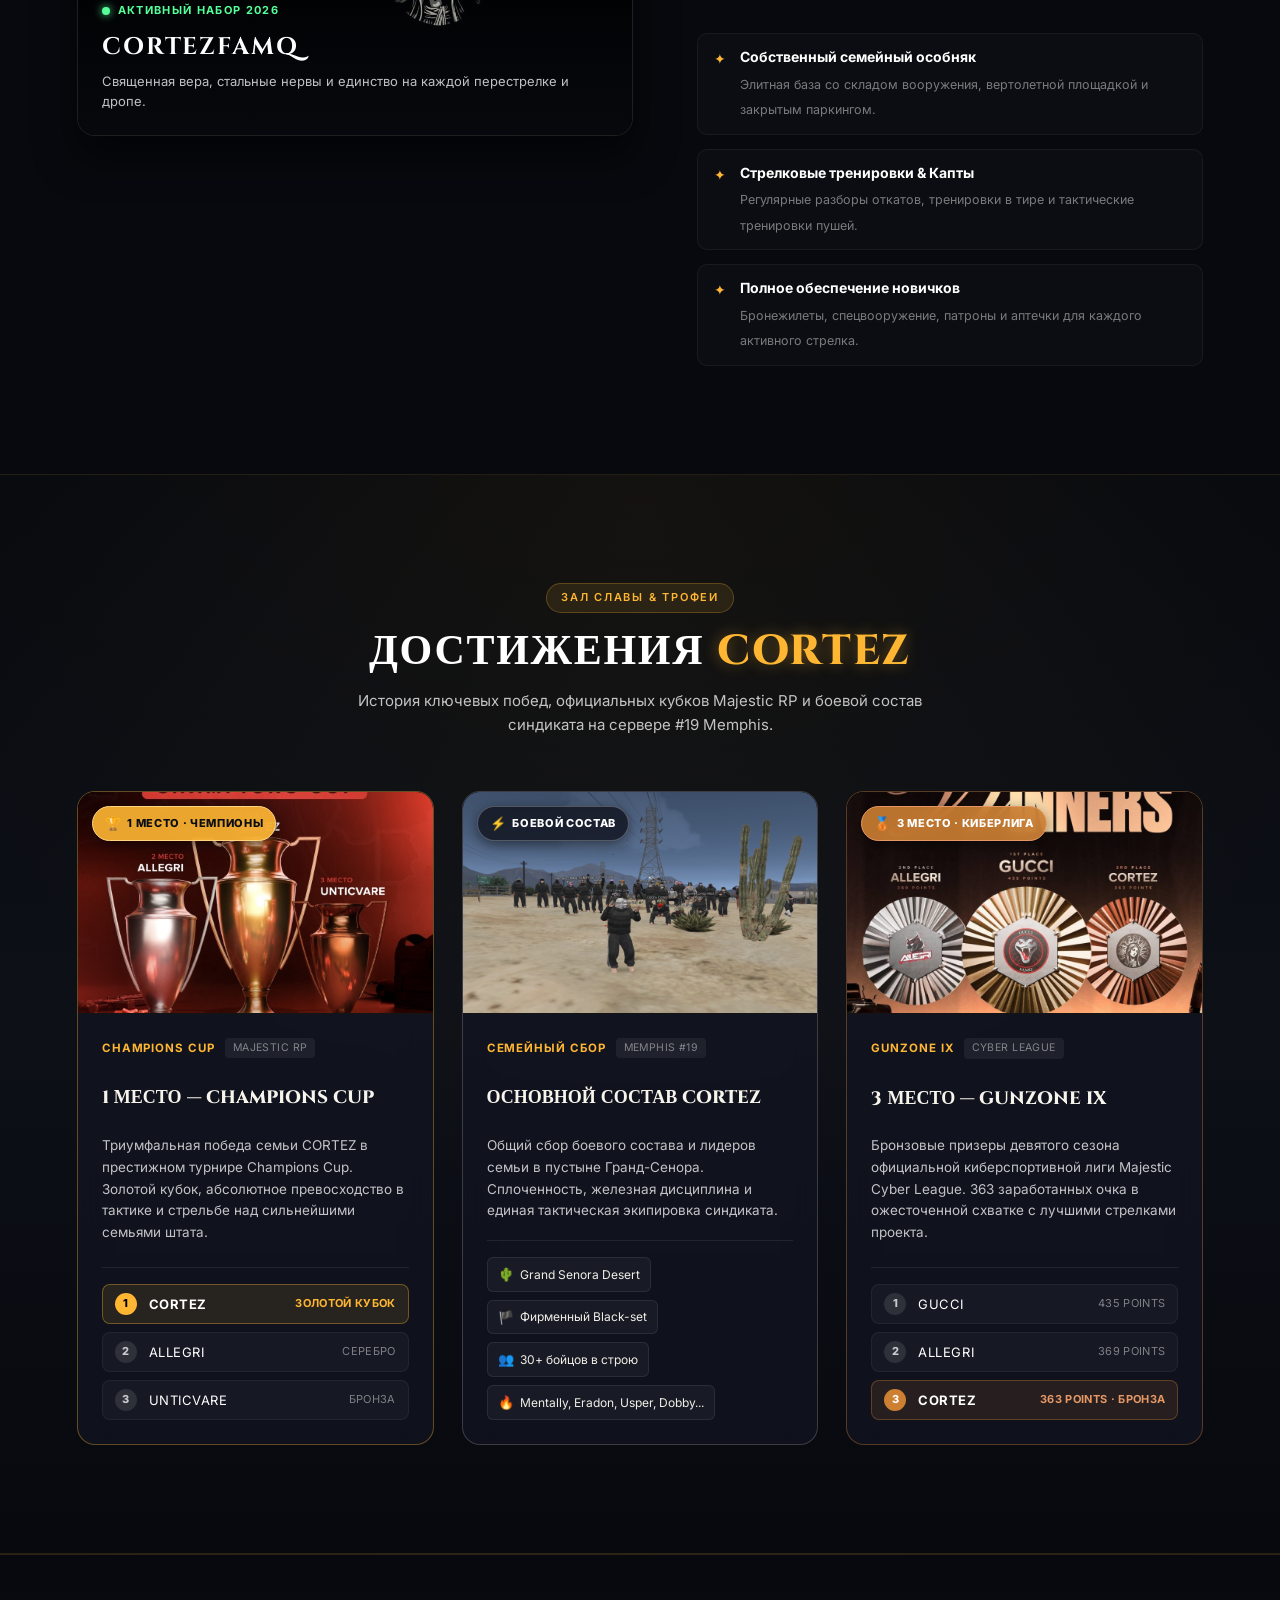
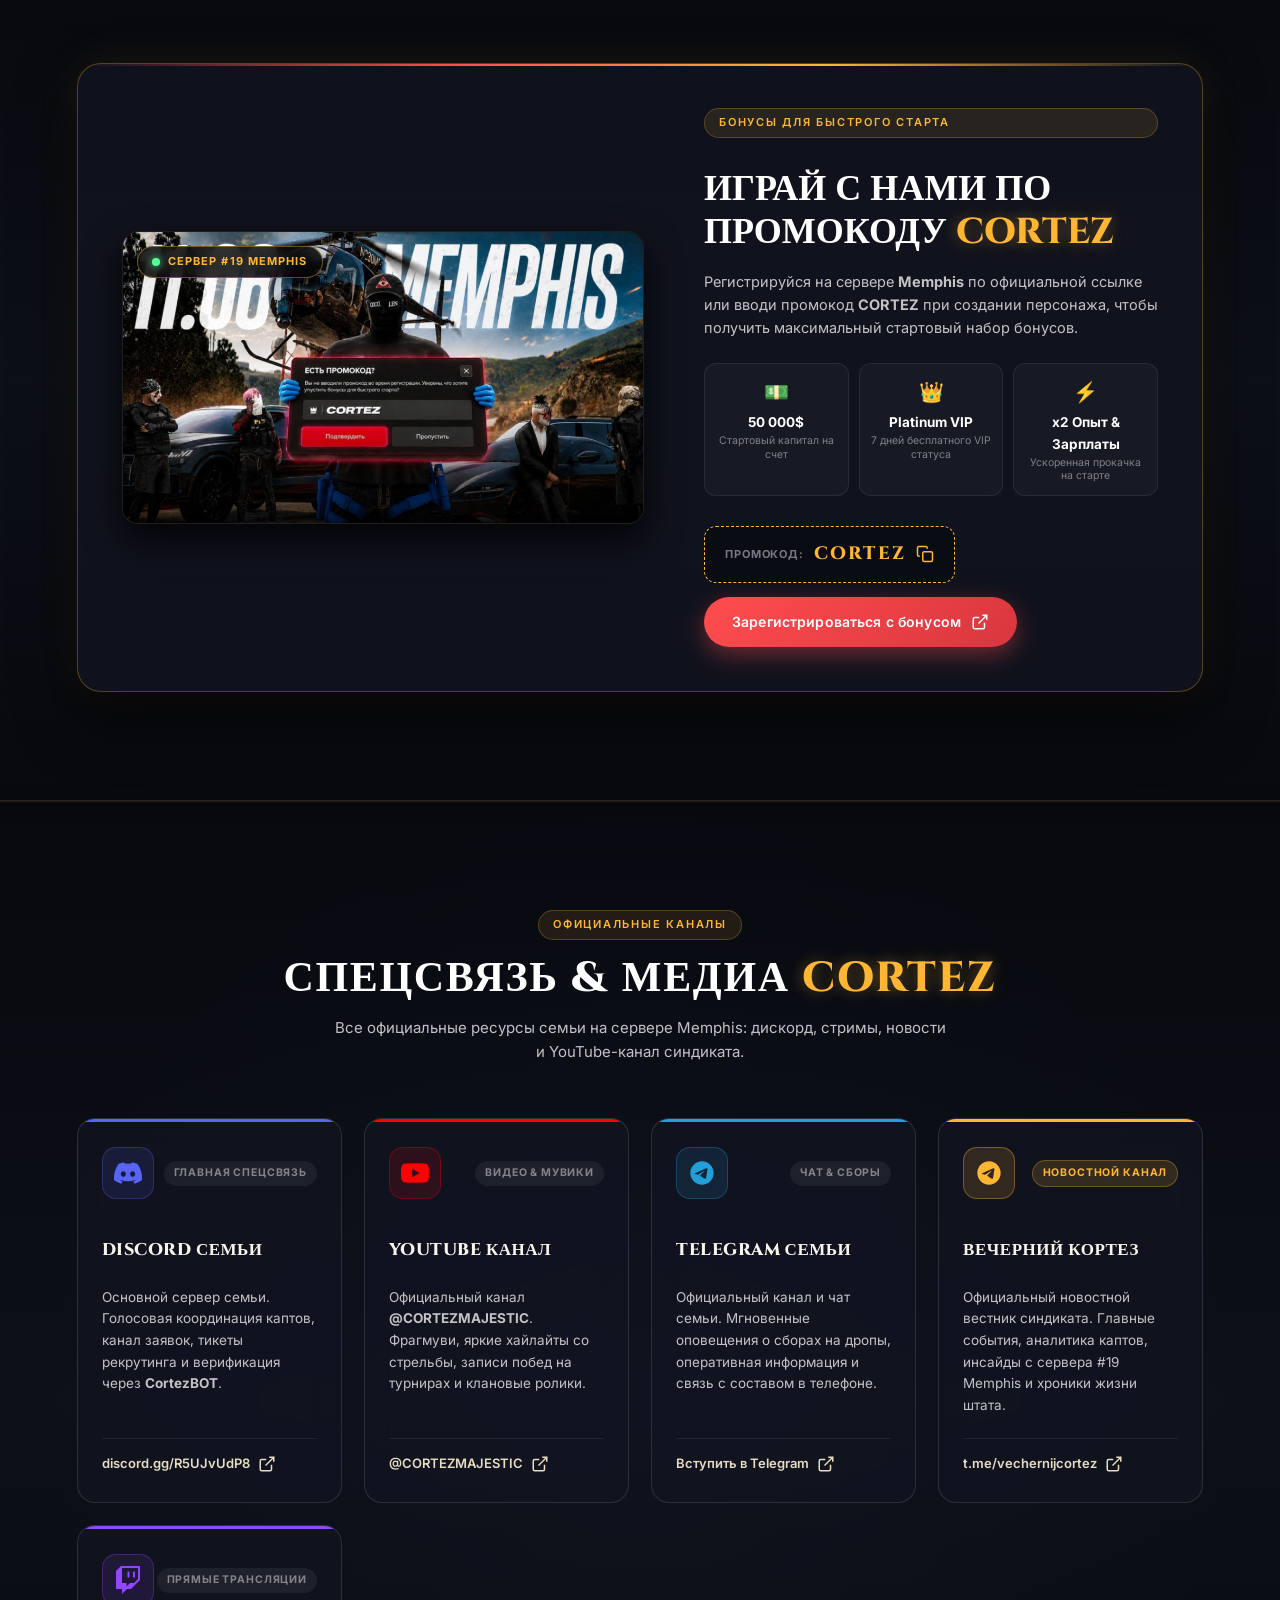
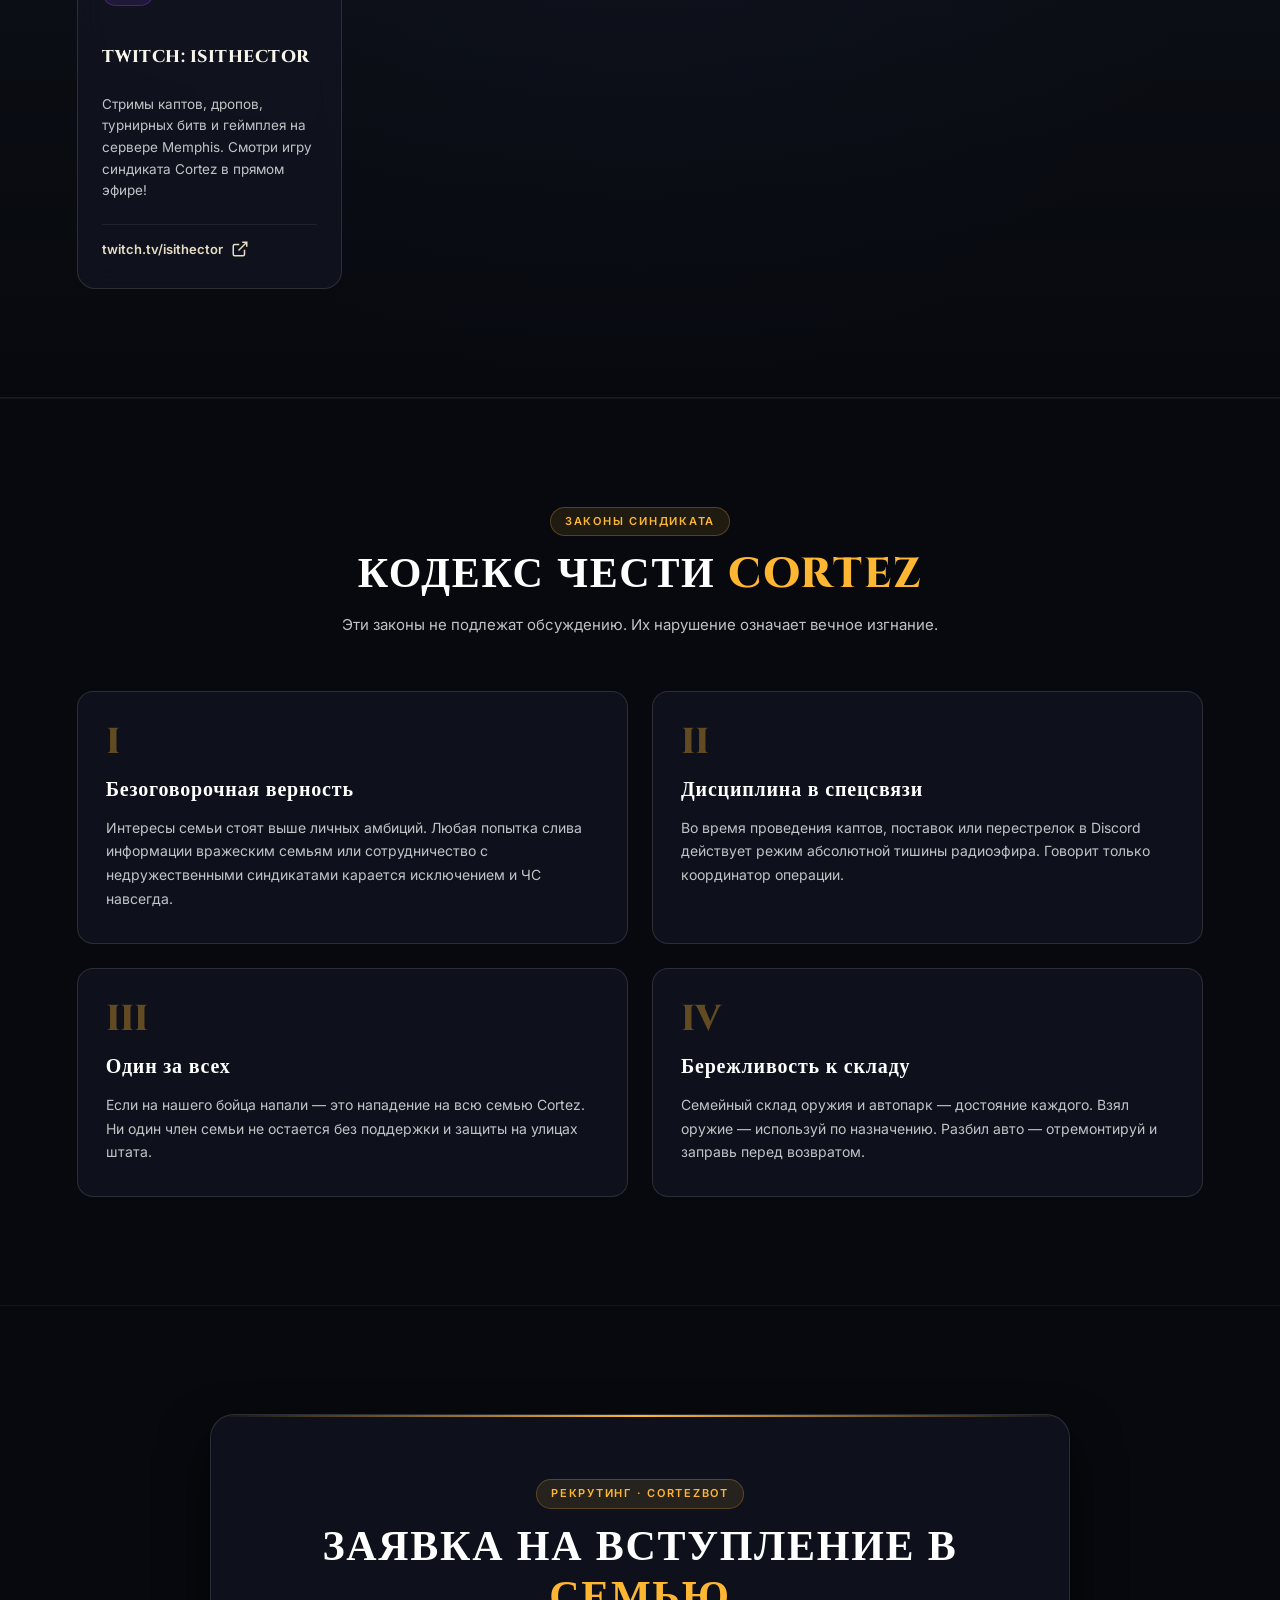
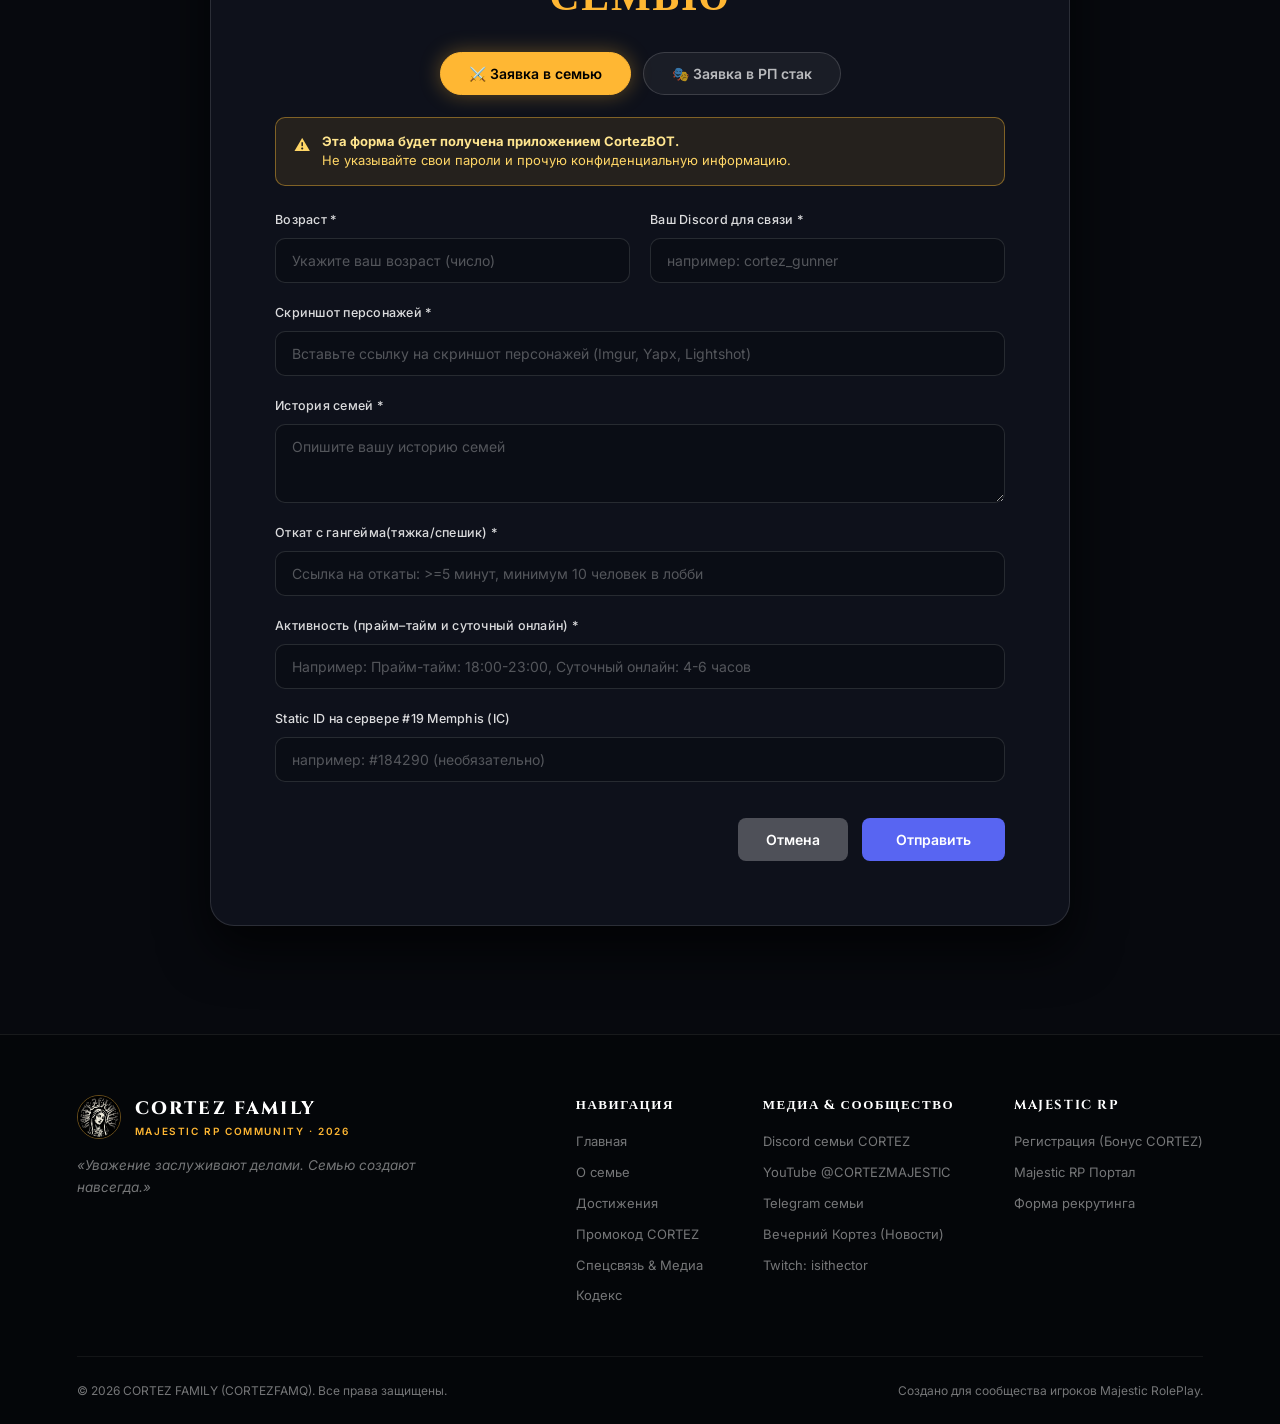
==== commit e9f9d593: "style(navbar): remove FLORY switcher button from Cortez site" ====
--- a/index.html
+++ b/index.html
@@ -78,9 +78,6 @@
           <a href="#promo" class="nav-link">Промокод</a>
           <a href="#socials" class="nav-link">Спецсвязь</a>
           <a href="#code" class="nav-link">Кодекс</a>
-          <a href="flory.html" class="nav-switcher-link" title="Перейти на сайт семьи FLORY FAMQ (Phoenix #15)">
-            <span>🔥 FLORY #15</span>
-          </a>
           <a href="https://discord.gg/R5UJvUdP8" target="_blank" rel="noopener noreferrer" class="nav-link discord-link">
             <svg width="15" height="15" viewBox="0 0 24 24" fill="currentColor">
               <path d="M20.317 4.37a19.791 19.791 0 0 0-4.885-1.515.074.074 0 0 0-.079.037c-.21.375-.444.864-.608 1.25a18.27 18.27 0 0 0-5.487 0 12.64 12.64 0 0 0-.617-1.25.077.077 0 0 0-.079-.037A19.736 19.736 0 0 0 3.677 4.37a.07.07 0 0 0-.032.027C.533 9.046-.32 13.58.099 18.057a.082.082 0 0 0 .031.057 19.9 19.9 0 0 0 5.993 3.03.078.078 0 0 0 .084-.028c.462-.63.874-1.295 1.226-1.994.021-.041.001-.09-.041-.106a13.107 13.107 0 0 1-1.872-.892.077.077 0 0 1-.008-.128 10.2 10.2 0 0 0 .372-.292.074.074 0 0 1 .077-.01c3.929 1.793 8.18 1.793 12.061 0a.074.074 0 0 1 .078.01c.12.098.246.198.373.292a.077.077 0 0 1-.006.127 12.299 12.299 0 0 1-1.873.894.077.077 0 0 0-.041.107c.36.698.772 1.362 1.225 1.993a.076.076 0 0 0 .084.028 19.839 19.839 0 0 0 6.002-3.03.077.077 0 0 0 .032-.054c.5-5.177-.838-9.674-3.549-13.66a.061.061 0 0 0-.031-.028zM8.02 15.33c-1.183 0-2.157-1.085-2.157-2.419 0-1.333.956-2.419 2.157-2.419 1.21 0 2.176 1.096 2.157 2.42 0 1.333-.956 2.418-2.157 2.418zm7.975 0c-1.183 0-2.157-1.085-2.157-2.419 0-1.333.955-2.419 2.157-2.419 1.21 0 2.176 1.096 2.157 2.42 0 1.333-.946 2.418-2.157 2.418z"/>
